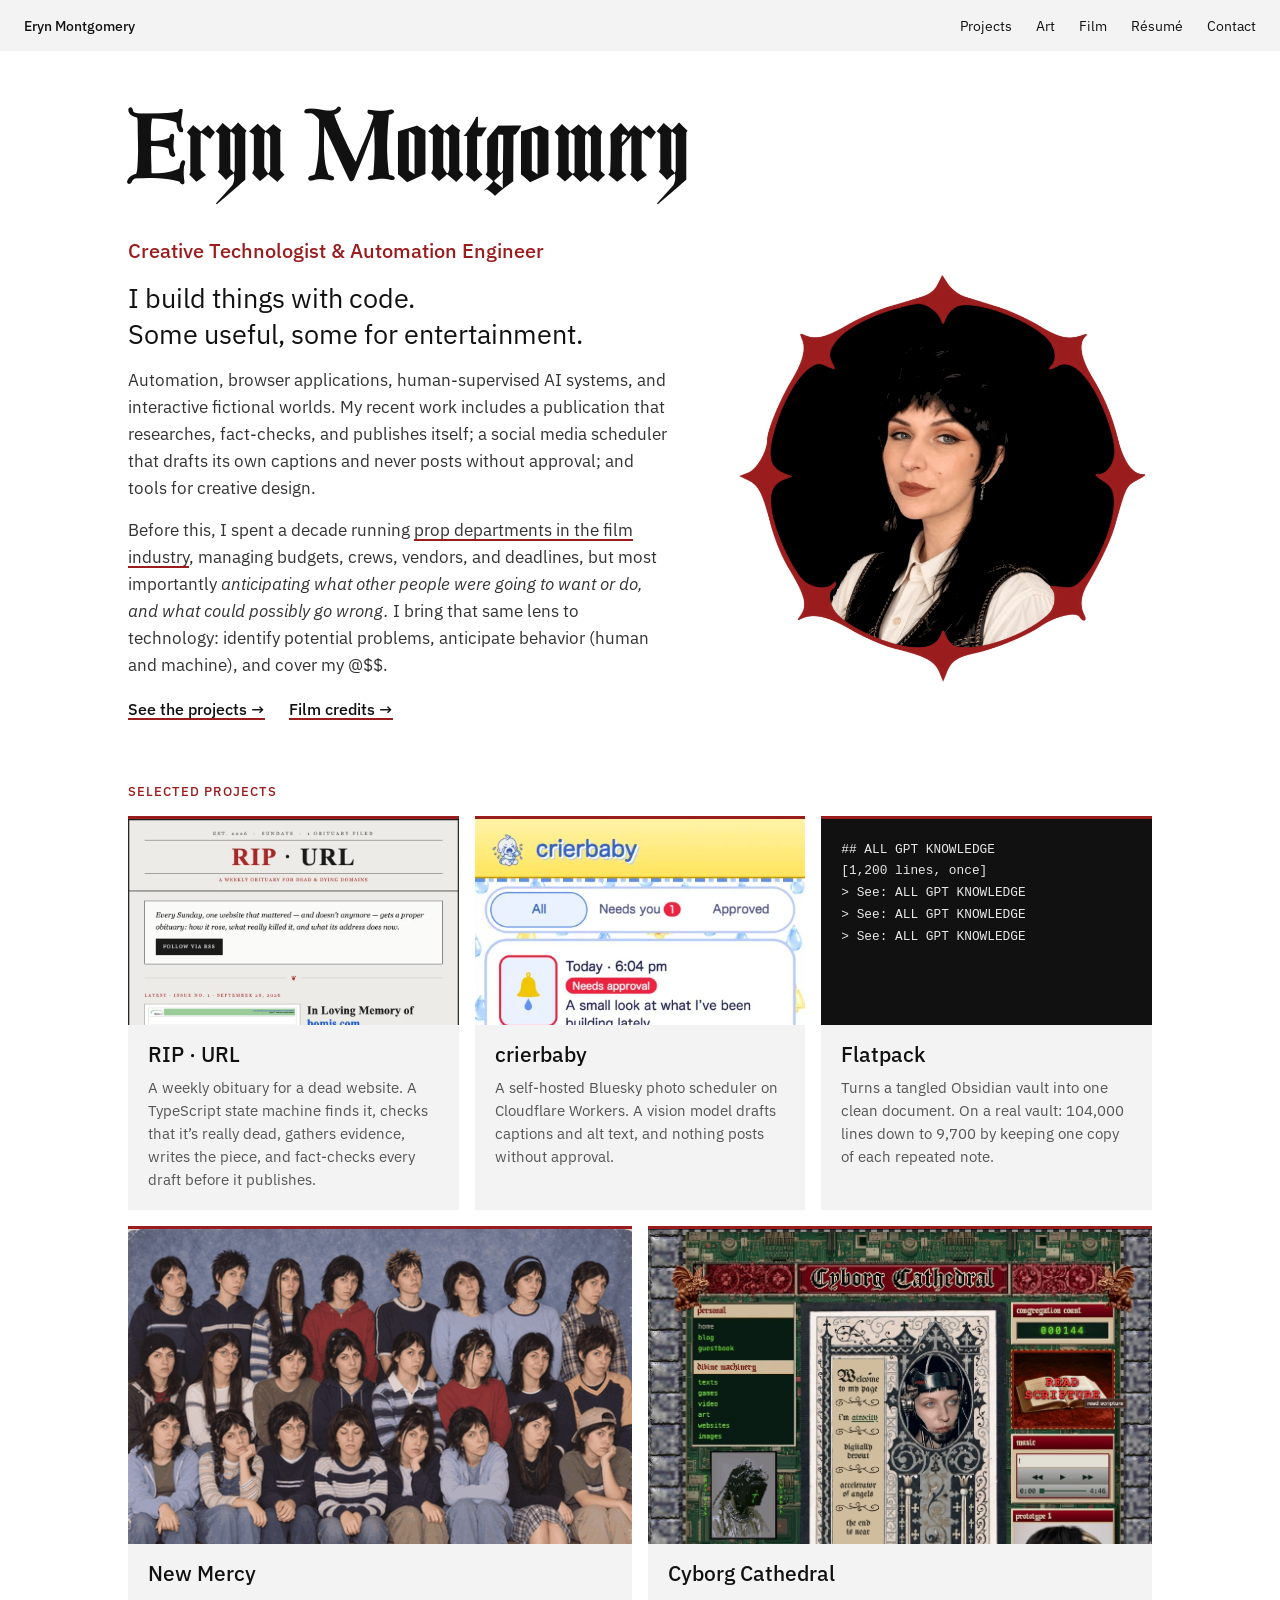
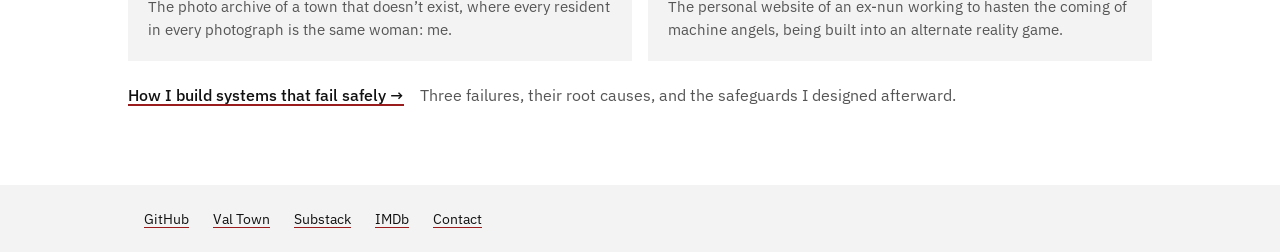
==== index.html @ 2cd16dda "Switch titles to LombarDuerer, put the homepage name on one line, and push the top bar to the edges " ====
<!DOCTYPE html>
<html lang="en">
<head>
  <meta charset="UTF-8">
  <meta name="viewport" content="width=device-width, initial-scale=1.0">
  <title>Eryn Montgomery · Creative Technologist &amp; Automation Engineer</title>
  <meta name="description" content="Creative technologist and automation engineer. Eryn Montgomery builds automation, browser applications, human-supervised AI systems, and interactive fictional worlds.">
  <meta property="og:title" content="Eryn Montgomery · Creative Technologist &amp; Automation Engineer">
  <meta property="og:description" content="Creative technologist and automation engineer. Eryn Montgomery builds automation, browser applications, human-supervised AI systems, and interactive fictional worlds.">
  <meta property="og:type" content="website">
  <meta property="og:url" content="https://erynmontgomery.com/">
  <meta property="og:image" content="https://erynmontgomery.com/assets/og-image.png">
  <meta name="twitter:card" content="summary_large_image">
  <link rel="icon" href="assets/favicon.png" sizes="64x64">
  <link rel="icon" href="assets/favicon.svg" type="image/svg+xml">
  <link rel="preconnect" href="https://fonts.googleapis.com">
  <link rel="preconnect" href="https://fonts.gstatic.com" crossorigin>
  <link href="https://fonts.googleapis.com/css2?family=IBM+Plex+Sans:wght@400;500&display=swap" rel="stylesheet">
  <link rel="preload" href="assets/fonts/lombarduerer.woff2" as="font" type="font/woff2" crossorigin>
  <link rel="preload" as="image" href="assets/eryn-portrait-anim.gif" fetchpriority="high">
  <link rel="preload" as="image" href="assets/portrait-frame-inner.png">
  <link rel="preload" as="image" href="assets/portrait-frame-black.png">
  <link rel="stylesheet" href="style.css">
</head>
<body>
  <nav class="topnav" aria-label="Sections">
    <a class="home" href="index.html">Eryn Montgomery</a>
    <a href="unlikely-archivist.html">Projects</a>
    <a href="art.html">Art</a>
    <a href="film.html">Film</a>
    <a href="resume.html">Résumé</a>
    <a href="contact.html">Contact</a>
  </nav>

  <section class="intro">
    <h1><span>Eryn Montgomery</span></h1>
    <div class="intro-text">
      <p class="tagline"><span>Creative Technologist &amp;</span> <span>Automation Engineer</span></p>
      <p class="pitch"><span>I build things with code.</span> <span><span>Some useful,</span> <span>some for entertainment.</span></span></p>
      <p class="blurb">Automation, browser applications, human-supervised AI systems, and interactive fictional worlds. My recent work includes a publication that researches, fact-checks, and publishes itself; a social media scheduler that drafts its own captions and never posts without approval; and tools for creative design.</p>
      <p class="blurb">Before this, I spent a decade running <a class="film-link" href="film.html" aria-describedby="film-card">prop departments in the film industry</a>, managing budgets, crews, vendors, and deadlines, but most importantly <em>anticipating what other people were going to want or do, and what could possibly go wrong.</em> I bring that same lens to technology: identify potential problems, anticipate behavior (human and machine), and cover my @$$.</p>
      <div class="film-card" id="film-card">
        <ul>
          <li><em>Goons</em> (2024) <span class="role">· Property Master</span></li>
          <li><em>Chopin</em> (2023) <span class="role">· Property Master</span></li>
          <li><em>Hitman</em> (2022) <span class="role">· Asst. Propmaster · dir. Richard Linklater</span></li>
          <li><em>Master Gardener</em> (2022) <span class="role">· Property Master · dir. Paul Schrader</span></li>
          <li><em>Queen of the South</em> (2020–21) <span class="role">· Property Master &amp; Props Buyer</span></li>
          <li><em>American Factory</em> (2019) <span class="role">· Addl. Asst. Editor</span><span class="award">Won Best Documentary Feature, 2020 Oscars</span></li>
        </ul>
        <a class="more" href="film.html">See full filmography →</a>
      </div>
      <p class="intro-links"><a href="unlikely-archivist.html">See the projects →</a> <a href="film.html">Film credits →</a></p>
    </div>
    <div class="portrait">
      <div class="clip">
        <img class="portrait-img" src="assets/eryn-portrait-anim.gif" alt="Eryn Montgomery" width="378" height="500" fetchpriority="high">
      </div>
      <div class="frame"></div>
    </div>
  </section>

  <section class="home-projects" aria-labelledby="home-projects-title">
    <h2 id="home-projects-title">Selected projects</h2>
    <div class="home-cards">
      <a class="home-card" href="unlikely-archivist.html#ripurl-title">
        <img class="card-preview" src="assets/ripurl-home.webp" alt="" width="860" height="538" loading="lazy">
        <strong>RIP · URL</strong>
        <span>A weekly obituary for a dead website. A TypeScript state machine finds it, checks that it’s really dead, gathers evidence, writes the piece, and fact-checks every draft before it publishes.</span>
      </a>
      <a class="home-card" href="unlikely-archivist.html#crierbaby-title">
        <img class="card-preview" src="assets/crierbaby/crierbaby-queue.webp" alt="" width="480" height="1039" loading="lazy">
        <strong>crierbaby</strong>
        <span>A self-hosted Bluesky photo scheduler on Cloudflare Workers. A vision model drafts captions and alt text, and nothing posts without approval.</span>
      </a>
      <a class="home-card" href="unlikely-archivist.html#flatpack-title">
        <pre class="card-preview flatpack-preview" aria-hidden="true">## ALL GPT KNOWLEDGE
[1,200 lines, once]
&gt; See: ALL GPT KNOWLEDGE
&gt; See: ALL GPT KNOWLEDGE
&gt; See: ALL GPT KNOWLEDGE</pre>
        <strong>Flatpack</strong>
        <span>Turns a tangled Obsidian vault into one clean document. On a real vault: 104,000 lines down to 9,700 by keeping one copy of each repeated note.</span>
      </a>
      <a class="home-card" href="art.html#new-mercy-title">
        <img class="card-preview" src="assets/art/new-mercy-nm-0045.gif" alt="" width="520" height="393" loading="lazy">
        <strong>New Mercy</strong>
        <span>The photo archive of a town that doesn’t exist, where every resident in every photograph is the same woman: me.</span>
      </a>
      <a class="home-card" href="art.html#cyborg-cathedral-title">
        <img class="card-preview" src="assets/art/cyborg-cathedral-home.jpg" alt="" width="1029" height="877" loading="lazy">
        <strong>Cyborg Cathedral</strong>
        <span>The personal website of an ex-nun working to hasten the coming of machine angels, being built into an alternate reality game.</span>
      </a>
    </div>
    <p class="home-more"><a href="case-study-failing-safely.html">How I build systems that fail safely →</a> <span>Three failures, their root causes, and the safeguards I designed afterward.</span></p>
  </section>

  <script>
    // Animates once on page load and freezes; stays static for prefers-reduced-motion.
    const portraitImg = document.querySelector('.portrait-img');
    const reduceMotion = matchMedia('(prefers-reduced-motion: reduce)');
    if (reduceMotion.matches) {
      portraitImg.src = 'assets/eryn-portrait-still.png';
    } else {
      // GIF is encoded to loop=1 (stops on last frame after ~4.87s).
      // Freeze explicitly on the final frame image when the animation completes.
      setTimeout(() => {
        portraitImg.src = 'assets/eryn-portrait-end.png';
      }, 4900);
    }

    // Place the credits card just under the film link, wherever the line wraps.
    const filmLink = document.querySelector('.film-link');
    const filmCard = document.querySelector('.film-card');
    const placeCard = () => {
      // anchor to the link's last line, since the link can wrap
      const lines = filmLink.getClientRects();
      const last = lines[lines.length - 1];
      const box = filmCard.offsetParent.getBoundingClientRect();
      filmCard.style.top = `${last.bottom - box.top + 6}px`;
      // start under that line, but shift left if the card would run off the right edge of the window
      const maxLeft = innerWidth - 16 - box.left - filmCard.offsetWidth;
      filmCard.style.left = `${Math.min(last.left - box.left, maxLeft)}px`;
    };
    filmLink.addEventListener('pointerenter', placeCard);
    filmLink.addEventListener('focus', placeCard);
  </script>
  <footer class="site-footer">
    <a href="https://github.com/unlikely-archivist">GitHub</a>
    <a href="https://www.val.town/u/unlikelyarchivist">Val Town</a>
    <a href="https://substack.com/@unlikelyarchivist">Substack</a>
    <a href="https://www.imdb.com/name/nm5005363/">IMDb</a>
    <a href="contact.html">Contact</a>
  </footer>
</body>
</html>
---- style.css ----
/* LombarDuerer by Manfred Klein: freeware, free for private use (commercial use asks for a donation) */
@font-face { font-family: "LombarDuerer"; src: url(assets/fonts/lombarduerer.woff2) format("woff2"); font-display: swap; }

body {
  margin: 0;
  background: #fff;
  color: #111;
  font-family: "IBM Plex Sans", sans-serif;
}

/* ---------- top bar (all pages) ---------- */
.topnav {
  display: flex;
  flex-wrap: wrap;
  gap: 1.5rem;
  /* full-width gray bar: name at the far left, links at the far right */
  padding: 1rem 1.5rem;
  background: #f3f3f3;
}
.topnav a { color: #111; text-decoration: none; font-size: 0.9rem; }
.topnav a:hover, .topnav a[aria-current="page"] { text-decoration: underline; }
.topnav .home { margin-right: auto; font-weight: 500; }
/* narrow screens: name on its own row, all five links together below it */
@media (max-width: 36rem) {
  .topnav { gap: 0.5rem 1.25rem; }
  .topnav .home { flex-basis: 100%; }
}

/* ---------- home: intro ---------- */
/* name across the top on one line; text and portrait side by side below it (stacked on phones, see the 42rem query) */
.intro {
  display: grid;
  grid-template-columns: minmax(0, 5fr) minmax(0, 4fr);  /* same 64rem column as the project cards, so edges line up */
  align-items: center;
  gap: 1.5rem 3rem;
  max-width: 64rem;
  margin: 0 auto;
  padding: 3rem 1rem 2rem;
}
.intro-text { position: relative; display: flex; flex-direction: column; gap: 1rem; }
.intro h1 { grid-column: 1 / -1; margin: 0; font-weight: 400; font-size: 1.4rem; line-height: 1.1; }
.intro h1 span { display: block; font-family: "LombarDuerer", serif; font-size: clamp(2.25rem, 9vw, 6.5rem); white-space: nowrap; }
.tagline { margin: 0; font-size: 1.25rem; font-weight: 500; color: #9b1c1c; }
.pitch { margin: 0; font-size: clamp(1.35rem, 2.5vw, 1.7rem); line-height: 1.3; text-wrap: balance; }
/* phrases stay whole, so the tagline and pitch only break between them */
.tagline span, .pitch span { display: inline-block; }
.blurb { margin: 0; font-size: 1.05rem; line-height: 1.6; color: #333; text-wrap: pretty; }
/* "prop departments in the film industry": click goes to the film page, hover or keyboard focus shows a short credits card */
.blurb a { color: inherit; text-decoration-color: #9b1c1c; text-decoration-thickness: 2px; text-underline-offset: 3px; }
.film-card {
  position: absolute;
  z-index: 2;
  top: 0;              /* set under the link by the script in index.html */
  left: 0;
  box-sizing: border-box;
  width: max-content;
  max-width: calc(100vw - 2rem);
  padding: 0.9rem 1.1rem;
  background: #fff;
  border: 2px solid #9b1c1c;
  box-shadow: 0 6px 18px rgb(0 0 0 / 0.12);
  font-size: 0.85rem;
  line-height: 1.4;
  visibility: hidden;
  opacity: 0;
  /* closing waits a moment so the mouse can travel from the link onto the card */
  transition: opacity 0.15s 0.25s, visibility 0s 0.4s;
}
.intro-text:has(.film-link:hover, .film-link:focus-visible, .film-card:hover, .film-card:focus-within) .film-card {
  visibility: visible;
  opacity: 1;
  transition-delay: 0s;
}
.film-card ul { margin: 0; padding: 0; list-style: none; }
.film-card li { padding: 0.15rem 0; }  /* the card widens to fit each credit on one line, and wraps only on narrow screens */
.film-card .role { color: #555; }
.film-card .more { display: inline-block; margin-top: 0.6rem; color: #111; text-decoration-color: #9b1c1c; text-underline-offset: 3px; }
.intro-links { display: flex; flex-wrap: wrap; gap: 0.5rem 1.5rem; margin: 0.25rem 0 0; }
.intro-links a { color: #111; font-weight: 500; text-decoration-color: #9b1c1c; text-decoration-thickness: 2px; text-underline-offset: 3px; }

/* ---------- home: selected projects ---------- */
.home-projects { max-width: 64rem; margin: 0 auto; padding: 2rem 1rem 5rem; }
.home-projects h2 { margin: 0 0 1rem; color: #9b1c1c; font-size: 0.8rem; font-weight: 500; letter-spacing: 0.08em; text-transform: uppercase; }
/* three tech projects on the first row, two art projects filling the second */
.home-cards { display: grid; grid-template-columns: repeat(6, minmax(0, 1fr)); gap: 1rem; }
.home-card { grid-column: span 2; }
.home-card:nth-child(n+4) { grid-column: span 3; }
@media (max-width: 42rem) {
  .intro { grid-template-columns: minmax(0, 1fr); }
  .intro .portrait { justify-self: center; }
  .home-cards { grid-template-columns: 1fr; }
  .home-card, .home-card:nth-child(n+4) { grid-column: auto; }
}
.home-card { display: grid; align-content: start; gap: 0.5rem; padding: 1.25rem; border-top: 3px solid #9b1c1c; background: #f3f3f3; color: #111; text-decoration: none; }
/* preview runs edge to edge across the top of the card, under the red rule; alt is empty because the card text describes it */
.card-preview { display: block; width: calc(100% + 2.5rem); margin: -1.25rem -1.25rem 0.5rem; aspect-ratio: 16 / 10; height: auto; object-fit: cover; object-position: top; }
.flatpack-preview { box-sizing: border-box; overflow: hidden; padding: 1.25rem; background: #111; color: #e8e8e8; font-size: 0.8rem; line-height: 1.7; white-space: pre-wrap; }
.home-card strong { font-size: 1.3rem; font-weight: 500; }
.home-card span { color: #555; font-size: 0.95rem; line-height: 1.5; }
.home-card:hover strong { text-decoration: underline; text-decoration-color: #9b1c1c; text-underline-offset: 3px; }
.home-card:focus-visible { outline: 2px solid #111; outline-offset: 3px; }
.home-more { display: flex; flex-wrap: wrap; gap: 0.25rem 1rem; margin: 1.5rem 0 0; }
.home-more a { color: #111; font-weight: 500; text-decoration-color: #9b1c1c; text-decoration-thickness: 2px; text-underline-offset: 3px; }
.home-more span { color: #555; }

.award { display: block; color: #9b1c1c; }  /* award line under a credit on the film page */

/* Framed portrait: three stacked layers. Change these to restyle it.
   The masks only load over http(s), so opening the file directly shows a blank portrait.
   Preview locally with: python3 -m http.server  (then open http://localhost:8000) */
.portrait {
  --frame-color: #9b1c1c;
  --frame-fill: #000;         /* background inside the frame; black matches the video's background */
  --zoom: 0.7;                /* portrait width relative to the frame's inner width */

  position: relative;
  justify-self: end;          /* right edge lines up with the project cards */
  width: 100%;
  max-width: 26rem;
  aspect-ratio: 1576 / 1624;
}
.portrait .clip,
.portrait .frame {
  position: absolute;
  inset: 0;
  -webkit-mask: var(--mask) center / 100% 100% no-repeat;
  mask: var(--mask) center / 100% 100% no-repeat;
}
.portrait .clip { --mask: url(assets/portrait-frame-inner.png); background: var(--frame-fill); }
.portrait .frame { --mask: url(assets/portrait-frame-black.png); background: var(--frame-color); }
/* 83.12% = frame's inner width, 49.62% = its center, 7.76% = sits just below its inner bottom edge */
.portrait img {
  position: absolute;
  display: block;
  width: calc(83.12% * var(--zoom));
  left: calc(49.62% - 41.56% * var(--zoom));
  bottom: 7.76%;
  height: auto;
}

/* ---------- film page ---------- */
.page { max-width: 64rem; margin: 0 auto; padding: 4rem 1rem 5rem; }
/* two columns side by side (Film | Television, Directed | Wright State); one column on small screens */
.credit-columns { display: grid; grid-template-columns: repeat(auto-fit, minmax(min(100%, 24rem), 1fr)); gap: 0 3rem; }
.page h1 { margin: 0; font: 400 clamp(2.5rem, 7vw, 4rem)/1.1 "LombarDuerer", serif; text-wrap: balance; }
.page-summary { margin: 0.75rem 0 0; color: #555; line-height: 1.55; }
.page h2 {
  margin: 2.5rem 0 0.75rem;
  font-size: 0.8rem;
  font-weight: 500;
  letter-spacing: 0.08em;
  text-transform: uppercase;
  color: #9b1c1c;
}
.credits { margin: 0; padding: 0; list-style: none; }
.credits li { padding: 0.7rem 0; border-top: 1px solid #e4e4e4; }
.credits .title { font-weight: 500; }
.credits .details { display: block; color: #555; font-size: 0.95rem; }
.credit-photo { width: 64%; margin: 2rem 0 0; }
.credit-photo img { display: block; width: 100%; height: auto; }
.credit-photo figcaption { margin-top: 0.5rem; color: #555; font-size: 0.9rem; }
.section-directed,
.section-wsu {
  margin-top: 2rem;
}

.lemonade-showcase {
  display: flex;
  flex-wrap: wrap;
  align-items: center;
  gap: 2.5rem;
  margin-top: 1.5rem;
}

.lemonade-showcase .film-player {
  flex: 1 1 28rem;
  margin: 0;
}

.lemonade-showcase .laurels {
  flex: 1 1 22rem;
  display: flex;
  flex-wrap: wrap;
  align-items: center;
  justify-content: center;
  gap: 1.5rem 1.75rem;
  margin: 0;
}

.film-player video { display: block; width: 100%; aspect-ratio: 16 / 9; background: #000; }
.film-player figcaption { margin-top: 0.5rem; color: #555; font-size: 0.9rem; }
.credits a { color: inherit; text-decoration-color: #9b1c1c; text-underline-offset: 3px; }
.imdb-wrap { margin: 2.5rem 0 1rem; }
.page .imdb { display: inline-block; color: #111; text-decoration-color: #9b1c1c; text-decoration-thickness: 2px; text-underline-offset: 3px; }
.laurels img {
  height: clamp(5rem, 8vw, 6.5rem);
  width: auto;
  max-width: 100%;
  object-fit: contain;
}

/* ---------- projects page ---------- */
.projects-page { max-width: 72rem; }
.project-grid {
  display: grid;
  grid-template-columns: repeat(2, minmax(0, 1fr));
  gap: 1.5rem;
  margin-top: 2rem;
  align-items: start;
}
.featured-project {
  padding: clamp(1.25rem, 3vw, 2rem);
  border-top: 3px solid #9b1c1c;
  background: #f3f3f3;
}
.project-kicker {
  margin: 0 0 0.5rem;
  color: #9b1c1c;
  font-size: 0.8rem;
  font-weight: 500;
  letter-spacing: 0.08em;
  text-transform: uppercase;
}
.page .featured-project h2 {
  margin: 0;
  color: #111;
  font: 500 clamp(1.7rem, 3vw, 2.4rem)/1.1 "IBM Plex Sans", sans-serif;
  letter-spacing: -0.03em;
  text-transform: none;
}
.project-lead {
  max-width: 46rem;
  margin: 0.75rem 0 0;
  font-size: clamp(1.1rem, 2vw, 1.4rem);
  line-height: 1.35;
  text-wrap: balance;
}
.project-story {
  display: grid;
  grid-template-columns: 1fr;
  gap: 1.25rem;
  margin-top: 1.75rem;
}
.project-story h3 { margin: 0 0 0.5rem; font-size: 0.85rem; font-weight: 500; text-transform: uppercase; letter-spacing: 0.06em; }
.project-story p { margin: 0; color: #555; font-size: 0.95rem; line-height: 1.5; }
.project-story p + p { margin-top: 0.75rem; }
/* case study: the paragraph that follows a rule like "Unsure = alive" */
.case-note { max-width: 46rem; margin: 0 0 1.75rem; color: #555; font-size: 0.95rem; line-height: 1.5; }
.project-result { display: flex; align-items: baseline; gap: 0.75rem; margin: 1.75rem 0; }
.project-result strong { color: #9b1c1c; font-size: clamp(1.75rem, 4vw, 2.75rem); line-height: 1; letter-spacing: -0.04em; }
.project-result span { max-width: 15rem; color: #555; line-height: 1.4; }
.project-pipeline {
  display: flex;
  flex-wrap: wrap;
  gap: 0.5rem 0.75rem;
  margin: 1.75rem 0;
  padding: 0.8rem;
  border: 1px solid #d2d2d2;
  background: #fff;
  font-family: ui-monospace, "SFMono-Regular", Consolas, monospace;
  font-size: clamp(0.75rem, 2vw, 0.95rem);
  line-height: 1.5;
}
.project-pipeline span { color: #9b1c1c; }
.project-actions { display: flex; flex-wrap: wrap; align-items: center; gap: 1rem 1.5rem; }
.project-cta {
  display: inline-block;
  padding: 0.85rem 1.15rem;
  background: #9b1c1c;
  color: #fff;
  font-weight: 500;
  text-decoration: none;
}
.project-cta:hover { background: #741515; }
.project-cta:focus-visible { outline: 2px solid #111; outline-offset: 3px; }
.project-secondary { color: #111; text-decoration-color: #9b1c1c; text-underline-offset: 3px; }
.tool-links { display: grid; grid-template-columns: repeat(auto-fit, minmax(min(100%, 20rem), 1fr)); gap: 0.75rem; margin-top: 1.75rem; }
.tool-links > a {
  display: grid;
  grid-template-columns: 1fr auto;
  gap: 0.35rem 1rem;
  padding: 1rem;
  border: 1px solid #d2d2d2;
  background: #fff;
  color: #111;
  text-decoration: none;
}
.tool-links > a:hover { border-color: #9b1c1c; }
.tool-links > a:focus-visible { outline: 2px solid #9b1c1c; outline-offset: 3px; }
.tool-links strong { font-size: 1.05rem; }
.tool-links span:not(.tool-link-label) { grid-column: 1 / -1; color: #555; font-size: 0.9rem; line-height: 1.45; }
.tool-link-label { color: #9b1c1c; font-size: 0.85rem; font-weight: 500; white-space: nowrap; }

.featured-project-full {
  grid-column: 1 / -1;
}
/* ---------- art page ---------- */
.art-page { max-width: 72rem; }
.art-work {
  display: grid;
  grid-template-columns: minmax(0, 3fr) minmax(0, 2fr);
  gap: clamp(1.5rem, 4vw, 3rem);
  align-items: start;
  padding: clamp(2rem, 5vw, 3.5rem) 0;
  border-top: 1px solid #d2d2d2;
}
.art-work:first-of-type { margin-top: 2rem; }
.art-work img { display: block; width: 100%; height: auto; }
.art-quad { display: grid; grid-template-columns: repeat(2, minmax(0, 1fr)); gap: 0.5rem; }
.art-work .art-quad img { aspect-ratio: 4 / 3; object-fit: cover; }
.page .art-text h2 {
  margin: 0 0 1rem;
  color: #111;
  font: 500 clamp(1.7rem, 3vw, 2.4rem)/1.1 "IBM Plex Sans", sans-serif;
  letter-spacing: -0.03em;
  text-transform: none;
}
.art-text p { margin: 0 0 1rem; color: #333; line-height: 1.6; }
.art-link { color: #111; font-weight: 500; text-decoration-color: #9b1c1c; text-underline-offset: 3px; }
.art-link:hover { color: #9b1c1c; }

.phone-strip {
  display: grid;
  grid-template-columns: repeat(3, minmax(0, 1fr));
  gap: 1.5rem;
  margin: 1.75rem 0;
}
.phone-strip figure { margin: 0; }
.phone-strip img {
  display: block;
  width: 100%;
  height: auto;
  border: 1px solid #d2d2d2;
  border-radius: 1rem;
}
.phone-strip figcaption { margin-top: 0.5rem; color: #555; font-size: 0.85rem; line-height: 1.4; }
.project-story-split { grid-template-columns: repeat(2, minmax(0, 1fr)); gap: 2rem; }

@media (max-width: 42rem) {
  .project-grid { grid-template-columns: 1fr; }
  .project-story-split { grid-template-columns: 1fr; }
  .art-work { grid-template-columns: 1fr; }
  .phone-strip {
    grid-template-columns: none;
    grid-auto-flow: column;
    grid-auto-columns: 62%;
    overflow-x: auto;
    scroll-snap-type: x mandatory;
  }
  .phone-strip figure { scroll-snap-align: start; }
  .project-result { align-items: flex-start; flex-direction: column; }
}

/* ---------- contact page ---------- */
.contact-page {
  min-height: calc(100vh - 4rem);
  box-sizing: border-box;
  display: flex;
  flex-direction: column;
  justify-content: center;
  align-items: flex-start;
  padding-bottom: 8rem;
}
.contact-intro {
  max-width: 36rem;
  margin: 1rem 0 1.5rem;
  color: #555;
  font-size: clamp(1.05rem, 2vw, 1.25rem);
  line-height: 1.55;
}
/* clauses stay whole, so the sentence only breaks at the comma */
.contact-intro span { display: inline-block; }
.contact-about { max-width: 36rem; margin: 0 0 1.5rem; color: #333; line-height: 1.6; }
.page .contact-about h2 { margin: 0 0 0.5rem; }
.contact-about ul { margin: 0; padding-left: 1.2rem; }
.contact-about li { text-wrap: balance; }
.contact-form {
  display: grid;
  grid-template-columns: repeat(2, minmax(0, 1fr));
  gap: 1.25rem;
  width: min(100%, 42rem);
}
.form-field { display: flex; flex-direction: column; gap: 0.45rem; }
.form-field-wide { grid-column: 1 / -1; }
.form-field label { font-size: 0.85rem; font-weight: 500; }
.form-field input,
.form-field textarea {
  box-sizing: border-box;
  width: 100%;
  border: 1px solid #aaa;
  border-radius: 0;
  padding: 0.8rem;
  background: #fff;
  color: #111;
  font: inherit;
}
.form-field textarea { resize: vertical; min-height: 10rem; }
.form-field textarea::placeholder { text-wrap: balance; }
.form-field input:focus,
.form-field textarea:focus {
  outline: 2px solid #9b1c1c;
  outline-offset: 2px;
  border-color: #9b1c1c;
}
.contact-form button {
  justify-self: start;
  border: 0;
  padding: 0.8rem 1.15rem;
  background: #9b1c1c;
  color: #fff;
  font: 500 1rem "IBM Plex Sans", sans-serif;
  cursor: pointer;
}
.contact-form button:hover { background: #741515; }
.contact-form button:focus-visible { outline: 2px solid #111; outline-offset: 3px; }
.form-honeypot { position: absolute; left: -10000px; }

@media (max-width: 34rem) {
  .contact-form { grid-template-columns: 1fr; }
  .form-field-wide { grid-column: auto; }
}

.contact-email {
  color: #111;
  font-size: clamp(1.1rem, 4vw, 2rem);
  font-weight: 500;
  text-decoration-color: #9b1c1c;
  text-decoration-thickness: 2px;
  text-underline-offset: 0.3em;
  overflow-wrap: anywhere;
}

/* ---------- footer (all pages) ---------- */
.site-footer {
  display: flex;
  flex-wrap: wrap;
  gap: 0.5rem 1.5rem;
  padding: 1.5rem max(1rem, calc((100% - 62rem) / 2));
  background: #f3f3f3;
  font-size: 0.9rem;
}
.site-footer a { color: #111; text-decoration-color: #9b1c1c; text-underline-offset: 3px; }

/* ---------- résumé page: prints to one letter-size page (File > Print > Save as PDF) ---------- */
.resume { max-width: 48rem; margin: 0 auto; padding: 3rem 1rem 5rem; font-size: 0.95rem; line-height: 1.5; }
.resume h1 { margin: 0; font: 400 3rem/1.1 "LombarDuerer", serif; }
.resume a { color: inherit; text-decoration-color: #9b1c1c; text-underline-offset: 2px; }
.resume-title { margin: 0.2em 0 0; color: #9b1c1c; font-size: 1.1em; font-weight: 500; }
.resume-contact { margin: 0.4em 0 0; color: #555; font-size: 0.9em; }
.resume-heading { display: flex; flex-wrap: wrap; justify-content: space-between; align-items: center; gap: 0.5rem 1rem; }
.resume-download { font-size: 0.9em; font-weight: 500; }
.resume-bottom { margin: 2.5em 0 0; text-align: center; }
.print-only { display: none; }  /* website and GitHub: redundant on the site, needed in the PDF */
.resume-summary { margin: 0.75em 0 0; }
.resume-strengths { margin: 0.6em 0 0; font-weight: 500; }
.resume h2 { margin: 1.4em 0 0.5em; padding-bottom: 0.25rem; border-bottom: 2px solid #9b1c1c; color: #9b1c1c; font-size: 0.85em; font-weight: 500; letter-spacing: 0.08em; text-transform: uppercase; }
.resume-item { margin-bottom: 0.55em; }
.resume h3 { display: flex; flex-wrap: wrap; justify-content: space-between; gap: 0 1rem; margin: 0; font-size: 1em; font-weight: 500; }
.resume h3 small { color: #555; font-weight: 400; font-size: 0.9em; }
.resume-item p, .resume-columns p { margin: 0.1rem 0 0; }
.resume-columns { display: grid; grid-template-columns: repeat(auto-fit, minmax(min(100%, 18rem), 1fr)); gap: 0 2rem; }
@media print {
  @page { size: letter; margin: 0.5in; }
  .topnav, .resume-download, .resume-bottom { display: none; }
  .print-only { display: inline; }
  .resume { max-width: none; padding: 0; font-size: 9.5pt; line-height: 1.35; }
  .resume h1 { font-size: 28pt; }
  .resume a { text-decoration: none; }
}
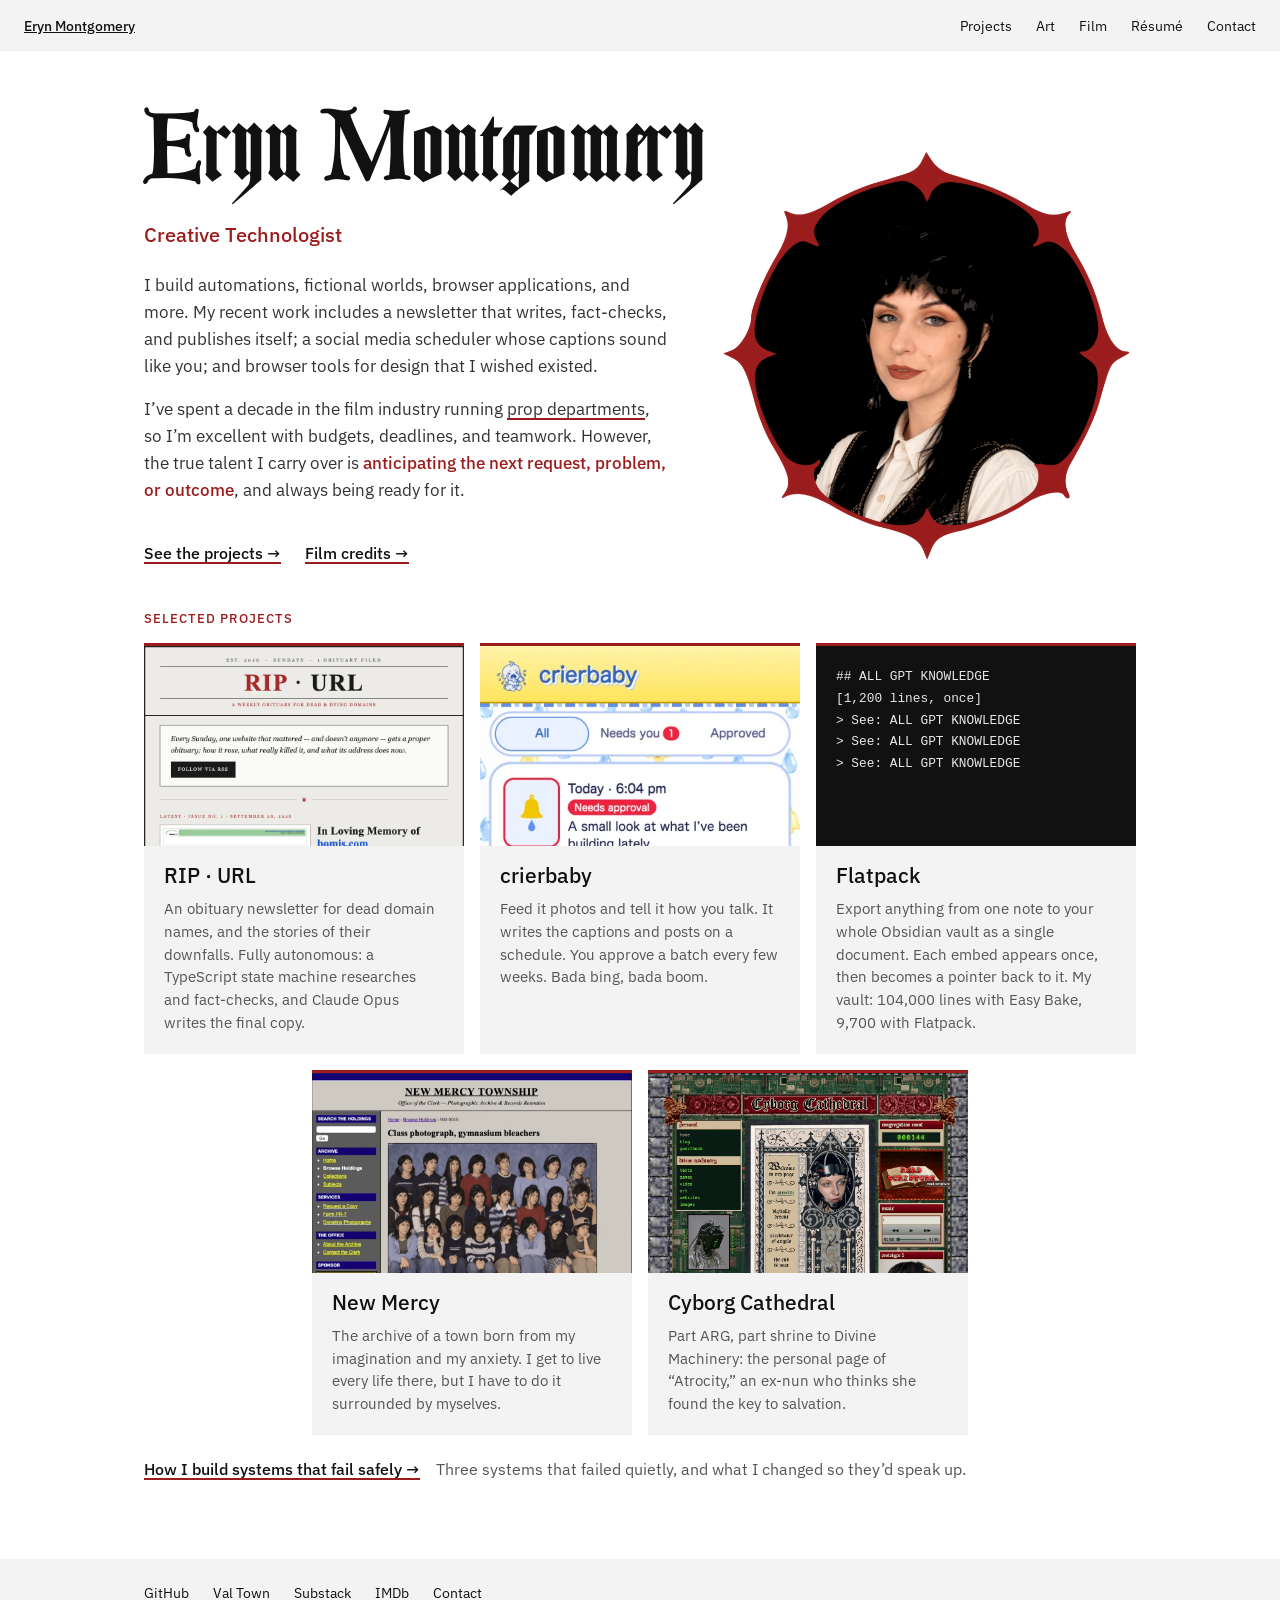
==== commit 3fd574d4: "Update site copy, refine typography, navigation, and contact flow" ====
--- a/index.html
+++ b/index.html
@@ -3,19 +3,20 @@
 <head>
   <meta charset="UTF-8">
   <meta name="viewport" content="width=device-width, initial-scale=1.0">
-  <title>Eryn Montgomery · Creative Technologist &amp; Automation Engineer</title>
-  <meta name="description" content="Creative technologist and automation engineer. Eryn Montgomery builds automation, browser applications, human-supervised AI systems, and interactive fictional worlds.">
-  <meta property="og:title" content="Eryn Montgomery · Creative Technologist &amp; Automation Engineer">
-  <meta property="og:description" content="Creative technologist and automation engineer. Eryn Montgomery builds automation, browser applications, human-supervised AI systems, and interactive fictional worlds.">
+  <title>Eryn Montgomery · Creative Technologist</title>
+  <meta name="description" content="Creative technologist. Eryn Montgomery builds automations, fictional worlds, browser applications, and more.">
+  <meta property="og:title" content="Eryn Montgomery · Creative Technologist">
+  <meta property="og:description" content="Creative technologist. Eryn Montgomery builds automations, fictional worlds, browser applications, and more.">
   <meta property="og:type" content="website">
   <meta property="og:url" content="https://erynmontgomery.com/">
   <meta property="og:image" content="https://erynmontgomery.com/assets/og-image.png">
   <meta name="twitter:card" content="summary_large_image">
+  <link rel="canonical" href="https://erynmontgomery.com/">
   <link rel="icon" href="assets/favicon.png" sizes="64x64">
   <link rel="icon" href="assets/favicon.svg" type="image/svg+xml">
   <link rel="preconnect" href="https://fonts.googleapis.com">
   <link rel="preconnect" href="https://fonts.gstatic.com" crossorigin>
-  <link href="https://fonts.googleapis.com/css2?family=IBM+Plex+Sans:wght@400;500&display=swap" rel="stylesheet">
+  <link href="https://fonts.googleapis.com/css2?family=IBM+Plex+Sans:ital,wght@0,400;0,500;1,400;1,500&display=swap" rel="stylesheet">
   <link rel="preload" href="assets/fonts/lombarduerer.woff2" as="font" type="font/woff2" crossorigin>
   <link rel="preload" as="image" href="assets/eryn-portrait-anim.gif" fetchpriority="high">
   <link rel="preload" as="image" href="assets/portrait-frame-inner.png">
@@ -23,8 +24,9 @@
   <link rel="stylesheet" href="style.css">
 </head>
 <body>
+  <a class="skip-link" href="#main">Skip to main content</a>
   <nav class="topnav" aria-label="Sections">
-    <a class="home" href="index.html">Eryn Montgomery</a>
+    <a class="home" href="index.html" aria-current="page">Eryn Montgomery</a>
     <a href="unlikely-archivist.html">Projects</a>
     <a href="art.html">Art</a>
     <a href="film.html">Film</a>
@@ -32,13 +34,18 @@
     <a href="contact.html">Contact</a>
   </nav>
 
-  <section class="intro">
+  <section class="intro" id="main">
     <h1><span>Eryn Montgomery</span></h1>
+    <div class="portrait">
+      <div class="clip">
+        <img class="portrait-img" src="assets/eryn-portrait-anim.gif" alt="Eryn Montgomery" width="378" height="500" fetchpriority="high">
+      </div>
+      <div class="frame"></div>
+    </div>
+    <p class="tagline">Creative Technologist</p>
     <div class="intro-text">
-      <p class="tagline"><span>Creative Technologist &amp;</span> <span>Automation Engineer</span></p>
-      <p class="pitch"><span>I build things with code.</span> <span><span>Some useful,</span> <span>some for entertainment.</span></span></p>
-      <p class="blurb">Automation, browser applications, human-supervised AI systems, and interactive fictional worlds. My recent work includes a publication that researches, fact-checks, and publishes itself; a social media scheduler that drafts its own captions and never posts without approval; and tools for creative design.</p>
-      <p class="blurb">Before this, I spent a decade running <a class="film-link" href="film.html" aria-describedby="film-card">prop departments in the film industry</a>, managing budgets, crews, vendors, and deadlines, but most importantly <em>anticipating what other people were going to want or do, and what could possibly go wrong.</em> I bring that same lens to technology: identify potential problems, anticipate behavior (human and machine), and cover my @$$.</p>
+      <p class="blurb">I build automations, fictional worlds, browser applications, and more. My recent work includes a newsletter that writes, fact-checks, and publishes itself; a social media scheduler whose captions sound like you; and browser tools for design that I wished existed.</p>
+      <p class="blurb">I’ve spent a decade in the film industry running <a class="film-link" href="film.html" aria-haspopup="true">prop departments</a>, so I’m excellent with budgets, deadlines, and teamwork. However, the true talent I carry over is <strong>anticipating the next request, problem, or outcome</strong>, and always being ready for it.</p>
       <div class="film-card" id="film-card">
         <ul>
           <li><em>Goons</em> (2024) <span class="role">· Property Master</span></li>
@@ -52,12 +59,6 @@
       </div>
       <p class="intro-links"><a href="unlikely-archivist.html">See the projects →</a> <a href="film.html">Film credits →</a></p>
     </div>
-    <div class="portrait">
-      <div class="clip">
-        <img class="portrait-img" src="assets/eryn-portrait-anim.gif" alt="Eryn Montgomery" width="378" height="500" fetchpriority="high">
-      </div>
-      <div class="frame"></div>
-    </div>
   </section>
 
   <section class="home-projects" aria-labelledby="home-projects-title">
@@ -66,12 +67,12 @@
       <a class="home-card" href="unlikely-archivist.html#ripurl-title">
         <img class="card-preview" src="assets/ripurl-home.webp" alt="" width="860" height="538" loading="lazy">
         <strong>RIP · URL</strong>
-        <span>A weekly obituary for a dead website. A TypeScript state machine finds it, checks that it’s really dead, gathers evidence, writes the piece, and fact-checks every draft before it publishes.</span>
+        <span>An obituary newsletter for dead domain names, and the stories of their downfalls. Fully autonomous: a TypeScript state machine researches and fact-checks, and Claude Opus writes the final copy.</span>
       </a>
       <a class="home-card" href="unlikely-archivist.html#crierbaby-title">
         <img class="card-preview" src="assets/crierbaby/crierbaby-queue.webp" alt="" width="480" height="1039" loading="lazy">
         <strong>crierbaby</strong>
-        <span>A self-hosted Bluesky photo scheduler on Cloudflare Workers. A vision model drafts captions and alt text, and nothing posts without approval.</span>
+        <span>Feed it photos and tell it how you talk. It writes the captions and posts on a schedule. You approve a batch every few weeks. Bada bing, bada boom.</span>
       </a>
       <a class="home-card" href="unlikely-archivist.html#flatpack-title">
         <pre class="card-preview flatpack-preview" aria-hidden="true">## ALL GPT KNOWLEDGE
@@ -80,20 +81,20 @@
 &gt; See: ALL GPT KNOWLEDGE
 &gt; See: ALL GPT KNOWLEDGE</pre>
         <strong>Flatpack</strong>
-        <span>Turns a tangled Obsidian vault into one clean document. On a real vault: 104,000 lines down to 9,700 by keeping one copy of each repeated note.</span>
+        <span>Export anything from one note to your whole Obsidian vault as a single document. Each embed appears once, then becomes a pointer back to it. My vault: 104,000 lines with Easy Bake, 9,700 with Flatpack.</span>
       </a>
       <a class="home-card" href="art.html#new-mercy-title">
-        <img class="card-preview" src="assets/art/new-mercy-nm-0045.gif" alt="" width="520" height="393" loading="lazy">
+        <img class="card-preview" src="assets/art/new-mercy-nm-0045-page.webp" alt="" width="995" height="622" loading="lazy">
         <strong>New Mercy</strong>
-        <span>The photo archive of a town that doesn’t exist, where every resident in every photograph is the same woman: me.</span>
+        <span>The archive of a town born from my imagination and my anxiety. I get to live every life there, but I have to do it surrounded by myselves.</span>
       </a>
       <a class="home-card" href="art.html#cyborg-cathedral-title">
         <img class="card-preview" src="assets/art/cyborg-cathedral-home.jpg" alt="" width="1029" height="877" loading="lazy">
         <strong>Cyborg Cathedral</strong>
-        <span>The personal website of an ex-nun working to hasten the coming of machine angels, being built into an alternate reality game.</span>
+        <span>Part ARG, part shrine to Divine Machinery: the personal page of “Atrocity,” an ex-nun who thinks she found the key to salvation.</span>
       </a>
     </div>
-    <p class="home-more"><a href="case-study-failing-safely.html">How I build systems that fail safely →</a> <span>Three failures, their root causes, and the safeguards I designed afterward.</span></p>
+    <p class="home-more"><a href="case-study-failing-safely.html">How I build systems that fail safely →</a> <span>Three systems that failed quietly, and what I changed so they’d speak up.</span></p>
   </section>
 
   <script>
@@ -104,10 +105,15 @@
       portraitImg.src = 'assets/eryn-portrait-still.png';
     } else {
       // GIF is encoded to loop=1 (stops on last frame after ~4.87s).
-      // Freeze explicitly on the final frame image when the animation completes.
-      setTimeout(() => {
+      // Wait for load so network delay doesn't cut the animation short.
+      const freeze = () => setTimeout(() => {
         portraitImg.src = 'assets/eryn-portrait-end.png';
       }, 4900);
+      if (portraitImg.complete) {
+        freeze();
+      } else {
+        portraitImg.addEventListener('load', freeze, { once: true });
+      }
     }
 
     // Place the credits card just under the film link, wherever the line wraps.
@@ -116,21 +122,23 @@
     const placeCard = () => {
       // anchor to the link's last line, since the link can wrap
       const lines = filmLink.getClientRects();
+      if (!lines.length) return;
       const last = lines[lines.length - 1];
-      const box = filmCard.offsetParent.getBoundingClientRect();
+      const box = filmCard.offsetParent ? filmCard.offsetParent.getBoundingClientRect() : { top: 0, left: 0 };
       filmCard.style.top = `${last.bottom - box.top + 6}px`;
       // start under that line, but shift left if the card would run off the right edge of the window
       const maxLeft = innerWidth - 16 - box.left - filmCard.offsetWidth;
-      filmCard.style.left = `${Math.min(last.left - box.left, maxLeft)}px`;
+      filmCard.style.left = `${Math.max(16 - box.left, Math.min(last.left - box.left, maxLeft))}px`;
     };
     filmLink.addEventListener('pointerenter', placeCard);
     filmLink.addEventListener('focus', placeCard);
+    window.addEventListener('resize', placeCard);
   </script>
   <footer class="site-footer">
-    <a href="https://github.com/unlikely-archivist">GitHub</a>
-    <a href="https://www.val.town/u/unlikelyarchivist">Val Town</a>
-    <a href="https://substack.com/@unlikelyarchivist">Substack</a>
-    <a href="https://www.imdb.com/name/nm5005363/">IMDb</a>
+    <a href="https://github.com/unlikely-archivist" target="_blank" rel="noopener noreferrer">GitHub</a>
+    <a href="https://www.val.town/u/unlikelyarchivist" target="_blank" rel="noopener noreferrer">Val Town</a>
+    <a href="https://substack.com/@unlikelyarchivist" target="_blank" rel="noopener noreferrer">Substack</a>
+    <a href="https://www.imdb.com/name/nm5005363/" target="_blank" rel="noopener noreferrer">IMDb</a>
     <a href="contact.html">Contact</a>
   </footer>
 </body>
--- a/style.css
+++ b/style.css
@@ -1,11 +1,38 @@
 /* LombarDuerer by Manfred Klein: freeware, free for private use (commercial use asks for a donation) */
 @font-face { font-family: "LombarDuerer"; src: url(assets/fonts/lombarduerer.woff2) format("woff2"); font-display: swap; }
+
+*, *::before, *::after {
+  box-sizing: border-box;
+}
 
 body {
   margin: 0;
   background: #fff;
   color: #111;
   font-family: "IBM Plex Sans", sans-serif;
+}
+
+.skip-link {
+  position: absolute;
+  top: -100px;
+  left: 1.5rem;
+  background: #9b1c1c;
+  color: #fff;
+  padding: 0.5rem 1rem;
+  font-weight: 500;
+  z-index: 100;
+  text-decoration: none;
+}
+.skip-link:focus {
+  top: 0;
+}
+
+code {
+  font-family: ui-monospace, "SFMono-Regular", Consolas, monospace;
+  font-size: 0.88em;
+  background: #e8e8e8;
+  padding: 0.15em 0.35em;
+  border-radius: 3px;
 }
 
 /* ---------- top bar (all pages) ---------- */
@@ -24,28 +51,32 @@
 @media (max-width: 36rem) {
   .topnav { gap: 0.5rem 1.25rem; }
   .topnav .home { flex-basis: 100%; }
+  .topnav a:not(.home) { padding: 0.25rem 0; }
 }
 
 /* ---------- home: intro ---------- */
-/* name across the top on one line; text and portrait side by side below it (stacked on phones, see the 42rem query) */
+/* name across the top; title and text on the left, portrait on the right starting at the title line
+   (on phones: name, title, portrait, text; see the 42rem query) */
 .intro {
   display: grid;
   grid-template-columns: minmax(0, 5fr) minmax(0, 4fr);  /* same 64rem column as the project cards, so edges line up */
-  align-items: center;
-  gap: 1.5rem 3rem;
+  grid-template-areas: "name name" "title portrait" "text portrait";
+  grid-template-rows: auto auto 1fr;  /* any extra height from the portrait goes below the text, not between title and text */
+  align-items: start;
+  column-gap: 3rem;
   max-width: 64rem;
   margin: 0 auto;
-  padding: 3rem 1rem 2rem;
-}
-.intro-text { position: relative; display: flex; flex-direction: column; gap: 1rem; }
-.intro h1 { grid-column: 1 / -1; margin: 0; font-weight: 400; font-size: 1.4rem; line-height: 1.1; }
+  padding: 3rem 1rem 0.5rem;
+}
+.intro-text { grid-area: text; position: relative; }
+.intro .intro-text > * + * { margin-top: 1rem; }
+.intro .intro-text > .intro-links { margin-top: 2.5rem; }  /* a line lower; the intro's bottom padding gives that line back */
+.intro h1 { grid-area: name; margin: 0 0 0.5rem; font-weight: 400; font-size: 1.4rem; line-height: 1.1; }
 .intro h1 span { display: block; font-family: "LombarDuerer", serif; font-size: clamp(2.25rem, 9vw, 6.5rem); white-space: nowrap; }
-.tagline { margin: 0; font-size: 1.25rem; font-weight: 500; color: #9b1c1c; }
-.pitch { margin: 0; font-size: clamp(1.35rem, 2.5vw, 1.7rem); line-height: 1.3; text-wrap: balance; }
-/* phrases stay whole, so the tagline and pitch only break between them */
-.tagline span, .pitch span { display: inline-block; }
+.tagline { grid-area: title; margin: 0 0 1.5rem; font-size: 1.25rem; font-weight: 500; color: #9b1c1c; }
 .blurb { margin: 0; font-size: 1.05rem; line-height: 1.6; color: #333; text-wrap: pretty; }
-/* "prop departments in the film industry": click goes to the film page, hover or keyboard focus shows a short credits card */
+.blurb strong { color: #9b1c1c; font-weight: 500; }  /* the one phrase in the intro that should stand out */
+/* "prop departments": click goes to the film page, hover or keyboard focus shows a short credits card */
 .blurb a { color: inherit; text-decoration-color: #9b1c1c; text-decoration-thickness: 2px; text-underline-offset: 3px; }
 .film-card {
   position: absolute;
@@ -81,15 +112,15 @@
 /* ---------- home: selected projects ---------- */
 .home-projects { max-width: 64rem; margin: 0 auto; padding: 2rem 1rem 5rem; }
 .home-projects h2 { margin: 0 0 1rem; color: #9b1c1c; font-size: 0.8rem; font-weight: 500; letter-spacing: 0.08em; text-transform: uppercase; }
-/* three tech projects on the first row, two art projects filling the second */
+/* three tech projects on the first row, two art projects centered under them */
 .home-cards { display: grid; grid-template-columns: repeat(6, minmax(0, 1fr)); gap: 1rem; }
 .home-card { grid-column: span 2; }
-.home-card:nth-child(n+4) { grid-column: span 3; }
+.home-card:nth-child(4) { grid-column: 2 / span 2; }
 @media (max-width: 42rem) {
-  .intro { grid-template-columns: minmax(0, 1fr); }
-  .intro .portrait { justify-self: center; }
+  .intro { grid-template-columns: minmax(0, 1fr); grid-template-areas: "name" "title" "portrait" "text"; }
+  .intro .portrait { justify-self: center; margin: 0 0 1.5rem; }
   .home-cards { grid-template-columns: 1fr; }
-  .home-card, .home-card:nth-child(n+4) { grid-column: auto; }
+  .home-card, .home-card:nth-child(4) { grid-column: auto; }
 }
 .home-card { display: grid; align-content: start; gap: 0.5rem; padding: 1.25rem; border-top: 3px solid #9b1c1c; background: #f3f3f3; color: #111; text-decoration: none; }
 /* preview runs edge to edge across the top of the card, under the red rule; alt is empty because the card text describes it */
@@ -113,8 +144,10 @@
   --frame-fill: #000;         /* background inside the frame; black matches the video's background */
   --zoom: 0.7;                /* portrait width relative to the frame's inner width */
 
+  grid-area: portrait;
   position: relative;
   justify-self: end;          /* right edge lines up with the project cards */
+  margin-top: -5rem;          /* starts three body-text lines above the title line */
   width: 100%;
   max-width: 26rem;
   aspect-ratio: 1576 / 1624;
@@ -197,6 +230,18 @@
   width: auto;
   max-width: 100%;
   object-fit: contain;
+}
+
+.case-study-breadcrumb {
+  margin: 0 0 1.25rem;
+  font-size: 0.95rem;
+  color: #555;
+}
+.case-study-breadcrumb a {
+  color: #9b1c1c;
+  text-decoration-thickness: 2px;
+  text-underline-offset: 3px;
+  font-weight: 500;
 }
 
 /* ---------- projects page ---------- */
@@ -420,6 +465,27 @@
   .form-field-wide { grid-column: auto; }
 }
 
+.contact-direct {
+  margin: 2rem 0 0;
+  color: #555;
+  font-size: 1rem;
+}
+.contact-direct a {
+  color: #111;
+  text-decoration-color: #9b1c1c;
+  text-decoration-thickness: 2px;
+  text-underline-offset: 3px;
+}
+.contact-success {
+  width: min(100%, 42rem);
+  margin: 0 0 1.5rem;
+  padding: 1rem 1.25rem;
+  background: #fdf3f3;
+  border-left: 4px solid #9b1c1c;
+  color: #111;
+}
+.contact-success p { margin: 0; }
+
 .contact-email {
   color: #111;
   font-size: clamp(1.1rem, 4vw, 2rem);
@@ -447,12 +513,11 @@
 .resume a { color: inherit; text-decoration-color: #9b1c1c; text-underline-offset: 2px; }
 .resume-title { margin: 0.2em 0 0; color: #9b1c1c; font-size: 1.1em; font-weight: 500; }
 .resume-contact { margin: 0.4em 0 0; color: #555; font-size: 0.9em; }
+.resume-summary { margin: 0.75em 0 0; }
 .resume-heading { display: flex; flex-wrap: wrap; justify-content: space-between; align-items: center; gap: 0.5rem 1rem; }
 .resume-download { font-size: 0.9em; font-weight: 500; }
 .resume-bottom { margin: 2.5em 0 0; text-align: center; }
 .print-only { display: none; }  /* website and GitHub: redundant on the site, needed in the PDF */
-.resume-summary { margin: 0.75em 0 0; }
-.resume-strengths { margin: 0.6em 0 0; font-weight: 500; }
 .resume h2 { margin: 1.4em 0 0.5em; padding-bottom: 0.25rem; border-bottom: 2px solid #9b1c1c; color: #9b1c1c; font-size: 0.85em; font-weight: 500; letter-spacing: 0.08em; text-transform: uppercase; }
 .resume-item { margin-bottom: 0.55em; }
 .resume h3 { display: flex; flex-wrap: wrap; justify-content: space-between; gap: 0 1rem; margin: 0; font-size: 1em; font-weight: 500; }
@@ -461,7 +526,7 @@
 .resume-columns { display: grid; grid-template-columns: repeat(auto-fit, minmax(min(100%, 18rem), 1fr)); gap: 0 2rem; }
 @media print {
   @page { size: letter; margin: 0.5in; }
-  .topnav, .resume-download, .resume-bottom { display: none; }
+  .topnav, .resume-download, .resume-bottom, .site-footer { display: none; }
   .print-only { display: inline; }
   .resume { max-width: none; padding: 0; font-size: 9.5pt; line-height: 1.35; }
   .resume h1 { font-size: 28pt; }
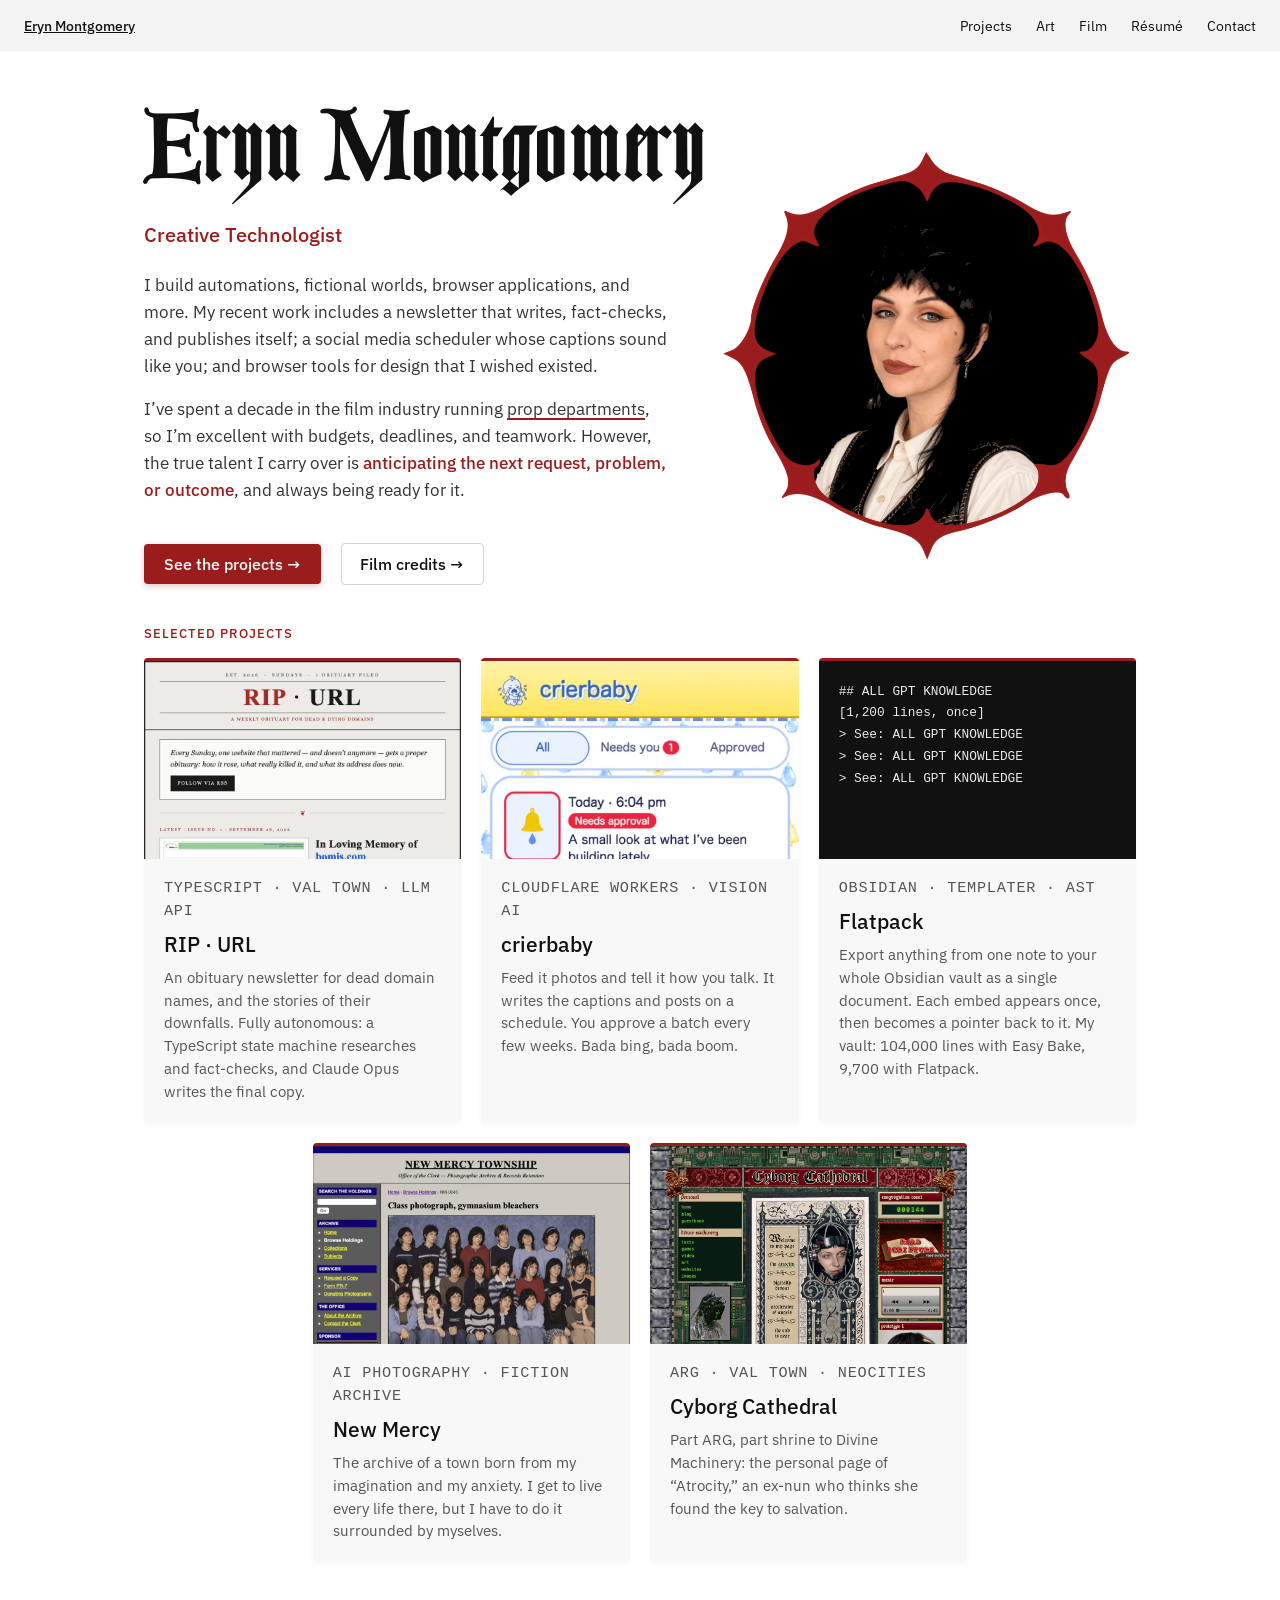
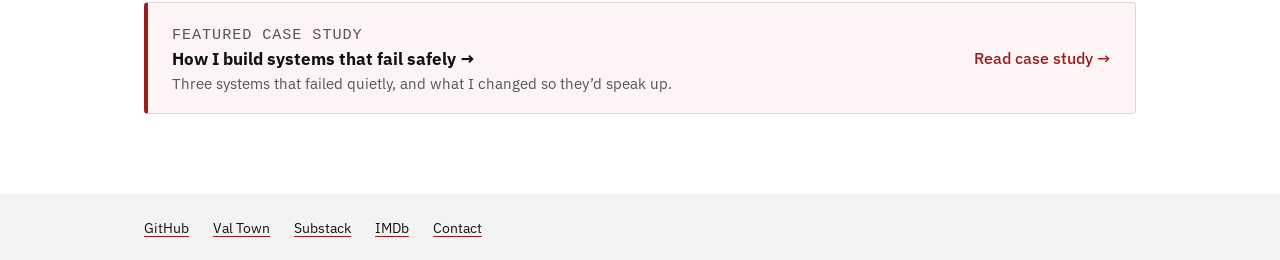
==== commit 7fda248e: "Enhance visual design: hero action buttons, tech badges, device frames, and tool cards" ====
--- a/index.html
+++ b/index.html
@@ -57,7 +57,10 @@
         </ul>
         <a class="more" href="film.html">See full filmography →</a>
       </div>
-      <p class="intro-links"><a href="unlikely-archivist.html">See the projects →</a> <a href="film.html">Film credits →</a></p>
+      <p class="intro-links">
+        <a class="btn-primary" href="unlikely-archivist.html">See the projects →</a>
+        <a class="btn-secondary" href="film.html">Film credits →</a>
+      </p>
     </div>
   </section>
 
@@ -66,11 +69,13 @@
     <div class="home-cards">
       <a class="home-card" href="unlikely-archivist.html#ripurl-title">
         <img class="card-preview" src="assets/ripurl-home.webp" alt="" width="860" height="538" loading="lazy">
+        <div class="card-tags"><span class="card-tag">TypeScript · Val Town · LLM API</span></div>
         <strong>RIP · URL</strong>
         <span>An obituary newsletter for dead domain names, and the stories of their downfalls. Fully autonomous: a TypeScript state machine researches and fact-checks, and Claude Opus writes the final copy.</span>
       </a>
       <a class="home-card" href="unlikely-archivist.html#crierbaby-title">
         <img class="card-preview" src="assets/crierbaby/crierbaby-queue.webp" alt="" width="480" height="1039" loading="lazy">
+        <div class="card-tags"><span class="card-tag">Cloudflare Workers · Vision AI</span></div>
         <strong>crierbaby</strong>
         <span>Feed it photos and tell it how you talk. It writes the captions and posts on a schedule. You approve a batch every few weeks. Bada bing, bada boom.</span>
       </a>
@@ -80,21 +85,32 @@
 &gt; See: ALL GPT KNOWLEDGE
 &gt; See: ALL GPT KNOWLEDGE
 &gt; See: ALL GPT KNOWLEDGE</pre>
+        <div class="card-tags"><span class="card-tag">Obsidian · Templater · AST</span></div>
         <strong>Flatpack</strong>
         <span>Export anything from one note to your whole Obsidian vault as a single document. Each embed appears once, then becomes a pointer back to it. My vault: 104,000 lines with Easy Bake, 9,700 with Flatpack.</span>
       </a>
       <a class="home-card" href="art.html#new-mercy-title">
         <img class="card-preview" src="assets/art/new-mercy-nm-0045-page.webp" alt="" width="995" height="622" loading="lazy">
+        <div class="card-tags"><span class="card-tag">AI Photography · Fiction Archive</span></div>
         <strong>New Mercy</strong>
         <span>The archive of a town born from my imagination and my anxiety. I get to live every life there, but I have to do it surrounded by myselves.</span>
       </a>
       <a class="home-card" href="art.html#cyborg-cathedral-title">
         <img class="card-preview" src="assets/art/cyborg-cathedral-home.jpg" alt="" width="1029" height="877" loading="lazy">
+        <div class="card-tags"><span class="card-tag">ARG · Val Town · Neocities</span></div>
         <strong>Cyborg Cathedral</strong>
         <span>Part ARG, part shrine to Divine Machinery: the personal page of “Atrocity,” an ex-nun who thinks she found the key to salvation.</span>
       </a>
     </div>
-    <p class="home-more"><a href="case-study-failing-safely.html">How I build systems that fail safely →</a> <span>Three systems that failed quietly, and what I changed so they’d speak up.</span></p>
+
+    <a class="case-study-banner" href="case-study-failing-safely.html">
+      <div class="case-study-banner-text">
+        <span class="case-study-badge">Featured Case Study</span>
+        <strong>How I build systems that fail safely →</strong>
+        <span>Three systems that failed quietly, and what I changed so they’d speak up.</span>
+      </div>
+      <span class="case-study-banner-action">Read case study →</span>
+    </a>
   </section>
 
   <script>
--- a/style.css
+++ b/style.css
@@ -106,14 +106,55 @@
 .film-card li { padding: 0.15rem 0; }  /* the card widens to fit each credit on one line, and wraps only on narrow screens */
 .film-card .role { color: #555; }
 .film-card .more { display: inline-block; margin-top: 0.6rem; color: #111; text-decoration-color: #9b1c1c; text-underline-offset: 3px; }
-.intro-links { display: flex; flex-wrap: wrap; gap: 0.5rem 1.5rem; margin: 0.25rem 0 0; }
-.intro-links a { color: #111; font-weight: 500; text-decoration-color: #9b1c1c; text-decoration-thickness: 2px; text-underline-offset: 3px; }
+.intro-links {
+  display: flex;
+  flex-wrap: wrap;
+  align-items: center;
+  gap: 0.85rem 1.25rem;
+  margin: 0.5rem 0 0;
+}
+.btn-primary {
+  display: inline-flex;
+  align-items: center;
+  gap: 0.4rem;
+  padding: 0.65rem 1.25rem;
+  background: #9b1c1c;
+  color: #fff !important;
+  font-weight: 500;
+  text-decoration: none !important;
+  border-radius: 4px;
+  box-shadow: 0 2px 6px rgba(155, 28, 28, 0.25);
+  transition: all 0.2s cubic-bezier(0.16, 1, 0.3, 1);
+}
+.btn-primary:hover {
+  background: #741515;
+  transform: translateY(-2px);
+  box-shadow: 0 4px 12px rgba(155, 28, 28, 0.35);
+}
+.btn-secondary {
+  display: inline-flex;
+  align-items: center;
+  gap: 0.4rem;
+  padding: 0.6rem 1.15rem;
+  background: #fff;
+  color: #111 !important;
+  border: 1px solid #d2d2d2;
+  font-weight: 500;
+  text-decoration: none !important;
+  border-radius: 4px;
+  transition: all 0.2s ease;
+}
+.btn-secondary:hover {
+  border-color: #9b1c1c;
+  color: #9b1c1c !important;
+  transform: translateY(-2px);
+}
 
 /* ---------- home: selected projects ---------- */
 .home-projects { max-width: 64rem; margin: 0 auto; padding: 2rem 1rem 5rem; }
 .home-projects h2 { margin: 0 0 1rem; color: #9b1c1c; font-size: 0.8rem; font-weight: 500; letter-spacing: 0.08em; text-transform: uppercase; }
 /* three tech projects on the first row, two art projects centered under them */
-.home-cards { display: grid; grid-template-columns: repeat(6, minmax(0, 1fr)); gap: 1rem; }
+.home-cards { display: grid; grid-template-columns: repeat(6, minmax(0, 1fr)); gap: 1.25rem; }
 .home-card { grid-column: span 2; }
 .home-card:nth-child(4) { grid-column: 2 / span 2; }
 @media (max-width: 42rem) {
@@ -122,17 +163,94 @@
   .home-cards { grid-template-columns: 1fr; }
   .home-card, .home-card:nth-child(4) { grid-column: auto; }
 }
-.home-card { display: grid; align-content: start; gap: 0.5rem; padding: 1.25rem; border-top: 3px solid #9b1c1c; background: #f3f3f3; color: #111; text-decoration: none; }
+.home-card {
+  display: grid;
+  align-content: start;
+  gap: 0.5rem;
+  padding: 1.25rem;
+  border-top: 3px solid #9b1c1c;
+  background: #f8f8f8;
+  color: #111;
+  text-decoration: none;
+  border-radius: 4px;
+  box-shadow: 0 2px 6px rgba(0, 0, 0, 0.03);
+  transition: transform 0.22s cubic-bezier(0.16, 1, 0.3, 1), box-shadow 0.22s ease, border-top-color 0.22s ease, background 0.22s ease;
+}
+.home-card:hover {
+  transform: translateY(-5px);
+  box-shadow: 0 14px 28px -6px rgba(0, 0, 0, 0.12);
+  border-top-color: #741515;
+  background: #fff;
+}
 /* preview runs edge to edge across the top of the card, under the red rule; alt is empty because the card text describes it */
 .card-preview { display: block; width: calc(100% + 2.5rem); margin: -1.25rem -1.25rem 0.5rem; aspect-ratio: 16 / 10; height: auto; object-fit: cover; object-position: top; }
 .flatpack-preview { box-sizing: border-box; overflow: hidden; padding: 1.25rem; background: #111; color: #e8e8e8; font-size: 0.8rem; line-height: 1.7; white-space: pre-wrap; }
+.card-tags {
+  display: flex;
+  flex-wrap: wrap;
+  gap: 0.35rem;
+  margin-top: 0.15rem;
+}
+.card-tag {
+  font-family: ui-monospace, "SFMono-Regular", Consolas, monospace;
+  font-size: 0.72rem;
+  font-weight: 500;
+  color: #9b1c1c;
+  text-transform: uppercase;
+  letter-spacing: 0.05em;
+}
 .home-card strong { font-size: 1.3rem; font-weight: 500; }
 .home-card span { color: #555; font-size: 0.95rem; line-height: 1.5; }
 .home-card:hover strong { text-decoration: underline; text-decoration-color: #9b1c1c; text-underline-offset: 3px; }
 .home-card:focus-visible { outline: 2px solid #111; outline-offset: 3px; }
-.home-more { display: flex; flex-wrap: wrap; gap: 0.25rem 1rem; margin: 1.5rem 0 0; }
-.home-more a { color: #111; font-weight: 500; text-decoration-color: #9b1c1c; text-decoration-thickness: 2px; text-underline-offset: 3px; }
-.home-more span { color: #555; }
+
+.case-study-banner {
+  display: flex;
+  align-items: center;
+  justify-content: space-between;
+  flex-wrap: wrap;
+  gap: 1rem 1.5rem;
+  margin: 2.5rem 0 0;
+  padding: 1.25rem 1.5rem;
+  background: #fdf5f5;
+  border: 1px solid #ebd2d2;
+  border-left: 4px solid #9b1c1c;
+  border-radius: 4px;
+  text-decoration: none;
+  color: #111;
+  transition: all 0.2s ease;
+}
+.case-study-banner:hover {
+  background: #fff;
+  border-color: #9b1c1c;
+  box-shadow: 0 8px 20px -6px rgba(155, 28, 28, 0.15);
+  transform: translateY(-2px);
+}
+.case-study-badge {
+  display: inline-block;
+  font-family: ui-monospace, "SFMono-Regular", Consolas, monospace;
+  font-size: 0.72rem;
+  font-weight: 500;
+  color: #9b1c1c;
+  letter-spacing: 0.06em;
+  text-transform: uppercase;
+  margin-bottom: 0.25rem;
+}
+.case-study-banner-text strong {
+  display: block;
+  font-size: 1.05rem;
+  color: #111;
+  margin-bottom: 0.2rem;
+}
+.case-study-banner-text span {
+  color: #555;
+  font-size: 0.95rem;
+}
+.case-study-banner-action {
+  font-weight: 500;
+  color: #9b1c1c;
+  white-space: nowrap;
+}
 
 .award { display: block; color: #9b1c1c; }  /* award line under a credit on the film page */
 
@@ -254,9 +372,15 @@
   align-items: start;
 }
 .featured-project {
-  padding: clamp(1.25rem, 3vw, 2rem);
+  padding: clamp(1.5rem, 3.5vw, 2.25rem);
   border-top: 3px solid #9b1c1c;
-  background: #f3f3f3;
+  background: #f8f8f8;
+  border-radius: 6px;
+  box-shadow: 0 2px 8px rgba(0, 0, 0, 0.03);
+  transition: transform 0.22s cubic-bezier(0.16, 1, 0.3, 1), box-shadow 0.22s ease;
+}
+.featured-project:hover {
+  box-shadow: 0 8px 24px -4px rgba(0, 0, 0, 0.08);
 }
 .project-kicker {
   margin: 0 0 0.5rem;
@@ -265,6 +389,33 @@
   font-weight: 500;
   letter-spacing: 0.08em;
   text-transform: uppercase;
+}
+.tech-stack-pills {
+  display: flex;
+  flex-wrap: wrap;
+  gap: 0.35rem 0.5rem;
+  margin: 0 0 0.85rem;
+}
+.tech-pill {
+  font-family: ui-monospace, "SFMono-Regular", Consolas, monospace;
+  font-size: 0.72rem;
+  font-weight: 500;
+  letter-spacing: 0.04em;
+  text-transform: uppercase;
+  padding: 0.2rem 0.55rem;
+  background: #fff;
+  border: 1px solid #dcd2d2;
+  color: #741515;
+  border-radius: 999px;
+  display: inline-flex;
+  align-items: center;
+  transition: all 0.2s ease;
+}
+.tech-pill:hover {
+  background: #fdf2f2;
+  border-color: #9b1c1c;
+  color: #9b1c1c;
+  transform: translateY(-1px);
 }
 .page .featured-project h2 {
   margin: 0;
@@ -297,44 +448,147 @@
 .project-pipeline {
   display: flex;
   flex-wrap: wrap;
-  gap: 0.5rem 0.75rem;
+  align-items: center;
+  gap: 0.4rem 0.55rem;
   margin: 1.75rem 0;
-  padding: 0.8rem;
-  border: 1px solid #d2d2d2;
-  background: #fff;
+  padding: 0.85rem 1rem;
+  border: 1px solid #e0d8d8;
+  background: #fff;
+  border-radius: 6px;
+  box-shadow: inset 0 1px 3px rgba(0,0,0,0.02);
+}
+.pipeline-step {
   font-family: ui-monospace, "SFMono-Regular", Consolas, monospace;
-  font-size: clamp(0.75rem, 2vw, 0.95rem);
-  line-height: 1.5;
-}
-.project-pipeline span { color: #9b1c1c; }
+  font-size: clamp(0.72rem, 1.8vw, 0.82rem);
+  font-weight: 500;
+  color: #222;
+  background: #f6f6f6;
+  padding: 0.25rem 0.6rem;
+  border-radius: 4px;
+  border: 1px solid #e2e2e2;
+  white-space: nowrap;
+  transition: all 0.2s ease;
+}
+.pipeline-step:hover {
+  border-color: #9b1c1c;
+  color: #9b1c1c;
+  background: #fff;
+}
+.pipeline-arrow {
+  color: #9b1c1c;
+  font-weight: bold;
+  font-size: 0.85rem;
+  user-select: none;
+}
 .project-actions { display: flex; flex-wrap: wrap; align-items: center; gap: 1rem 1.5rem; }
 .project-cta {
   display: inline-block;
-  padding: 0.85rem 1.15rem;
+  padding: 0.85rem 1.25rem;
   background: #9b1c1c;
   color: #fff;
   font-weight: 500;
   text-decoration: none;
-}
-.project-cta:hover { background: #741515; }
+  border-radius: 4px;
+  box-shadow: 0 2px 6px rgba(155, 28, 28, 0.25);
+  transition: all 0.2s cubic-bezier(0.16, 1, 0.3, 1);
+}
+.project-cta:hover { background: #741515; transform: translateY(-2px); box-shadow: 0 4px 12px rgba(155, 28, 28, 0.35); }
 .project-cta:focus-visible { outline: 2px solid #111; outline-offset: 3px; }
-.project-secondary { color: #111; text-decoration-color: #9b1c1c; text-underline-offset: 3px; }
-.tool-links { display: grid; grid-template-columns: repeat(auto-fit, minmax(min(100%, 20rem), 1fr)); gap: 0.75rem; margin-top: 1.75rem; }
-.tool-links > a {
+.project-secondary { color: #111; text-decoration-color: #9b1c1c; text-underline-offset: 3px; font-weight: 500; }
+.project-secondary:hover { color: #9b1c1c; }
+
+.tool-links {
   display: grid;
-  grid-template-columns: 1fr auto;
-  gap: 0.35rem 1rem;
-  padding: 1rem;
-  border: 1px solid #d2d2d2;
-  background: #fff;
-  color: #111;
+  grid-template-columns: repeat(auto-fit, minmax(min(100%, 20rem), 1fr));
+  gap: 1.25rem;
+  margin-top: 1.75rem;
+}
+.tool-card {
+  display: flex;
+  flex-direction: column;
+  justify-content: space-between;
+  padding: 1.25rem;
+  border: 1px solid #dcdcdc;
+  background: #fff;
+  border-radius: 6px;
   text-decoration: none;
-}
-.tool-links > a:hover { border-color: #9b1c1c; }
-.tool-links > a:focus-visible { outline: 2px solid #9b1c1c; outline-offset: 3px; }
-.tool-links strong { font-size: 1.05rem; }
-.tool-links span:not(.tool-link-label) { grid-column: 1 / -1; color: #555; font-size: 0.9rem; line-height: 1.45; }
-.tool-link-label { color: #9b1c1c; font-size: 0.85rem; font-weight: 500; white-space: nowrap; }
+  color: #111;
+  box-shadow: 0 2px 6px rgba(0,0,0,0.03);
+  transition: all 0.22s cubic-bezier(0.16, 1, 0.3, 1);
+}
+.tool-card:hover {
+  border-color: #9b1c1c;
+  transform: translateY(-4px);
+  box-shadow: 0 12px 24px -6px rgba(0,0,0,0.09);
+}
+.tool-card strong {
+  font-size: 1.15rem;
+  display: block;
+}
+.tool-card p {
+  margin: 0.4rem 0 0;
+  color: #555;
+  font-size: 0.92rem;
+  line-height: 1.5;
+}
+.tool-palette-swatches {
+  display: flex;
+  height: 48px;
+  border-radius: 5px;
+  overflow: hidden;
+  margin: 1.1rem 0;
+  box-shadow: 0 2px 6px rgba(0,0,0,0.1);
+  border: 1px solid rgba(0,0,0,0.08);
+}
+.tool-swatch {
+  flex: 1;
+  height: 100%;
+  transition: flex 0.2s ease;
+  position: relative;
+}
+.tool-swatch:hover {
+  flex: 1.8;
+}
+.tool-degrade-preview {
+  display: flex;
+  align-items: center;
+  justify-content: center;
+  margin: 1.1rem 0;
+  height: 48px;
+  background: linear-gradient(90deg, #111 0%, #1a1a1a 25%, #9b1c1c 50%, #d48c46 75%, #4a5240 100%);
+  border-radius: 5px;
+  position: relative;
+  overflow: hidden;
+  box-shadow: 0 2px 6px rgba(0,0,0,0.1);
+}
+.tool-degrade-preview::after {
+  content: 'JPEG 12% · CHROMA BLEED · RESAMPLE';
+  font-family: ui-monospace, "SFMono-Regular", Consolas, monospace;
+  font-size: 0.65rem;
+  letter-spacing: 0.1em;
+  color: #fff;
+  background: rgba(0,0,0,0.72);
+  padding: 0.25rem 0.55rem;
+  border-radius: 3px;
+  border: 1px solid rgba(255,255,255,0.2);
+}
+.tool-card-footer {
+  display: flex;
+  justify-content: space-between;
+  align-items: center;
+  margin-top: 0.5rem;
+  font-size: 0.88rem;
+}
+.tool-card-footer .tool-pill {
+  font-family: ui-monospace, "SFMono-Regular", Consolas, monospace;
+  font-size: 0.7rem;
+  color: #666;
+  text-transform: uppercase;
+}
+.tool-card-footer .tool-link-label {
+  color: #9b1c1c;
+  font-weight: 500;
+}
 
 .featured-project-full {
   grid-column: 1 / -1;
@@ -368,17 +622,40 @@
   display: grid;
   grid-template-columns: repeat(3, minmax(0, 1fr));
   gap: 1.5rem;
-  margin: 1.75rem 0;
-}
-.phone-strip figure { margin: 0; }
-.phone-strip img {
+  margin: 2rem 0;
+}
+.phone-strip figure {
+  margin: 0;
+  display: flex;
+  flex-direction: column;
+  align-items: center;
+}
+.phone-device {
+  width: 100%;
+  background: #181818;
+  border-radius: 26px;
+  padding: 6px 6px 8px;
+  box-shadow: 0 16px 36px -10px rgba(0, 0, 0, 0.22), 0 0 0 1px rgba(255,255,255,0.08) inset;
+  transition: transform 0.25s cubic-bezier(0.16, 1, 0.3, 1), box-shadow 0.25s ease;
+}
+.phone-device:hover {
+  transform: translateY(-6px);
+  box-shadow: 0 22px 44px -10px rgba(0, 0, 0, 0.3);
+}
+.phone-device img {
   display: block;
   width: 100%;
   height: auto;
-  border: 1px solid #d2d2d2;
-  border-radius: 1rem;
-}
-.phone-strip figcaption { margin-top: 0.5rem; color: #555; font-size: 0.85rem; line-height: 1.4; }
+  border-radius: 20px;
+}
+.phone-strip figcaption {
+  margin-top: 0.75rem;
+  color: #555;
+  font-size: 0.85rem;
+  line-height: 1.4;
+  font-weight: 500;
+  text-align: center;
+}
 .project-story-split { grid-template-columns: repeat(2, minmax(0, 1fr)); gap: 2rem; }
 
 @media (max-width: 42rem) {
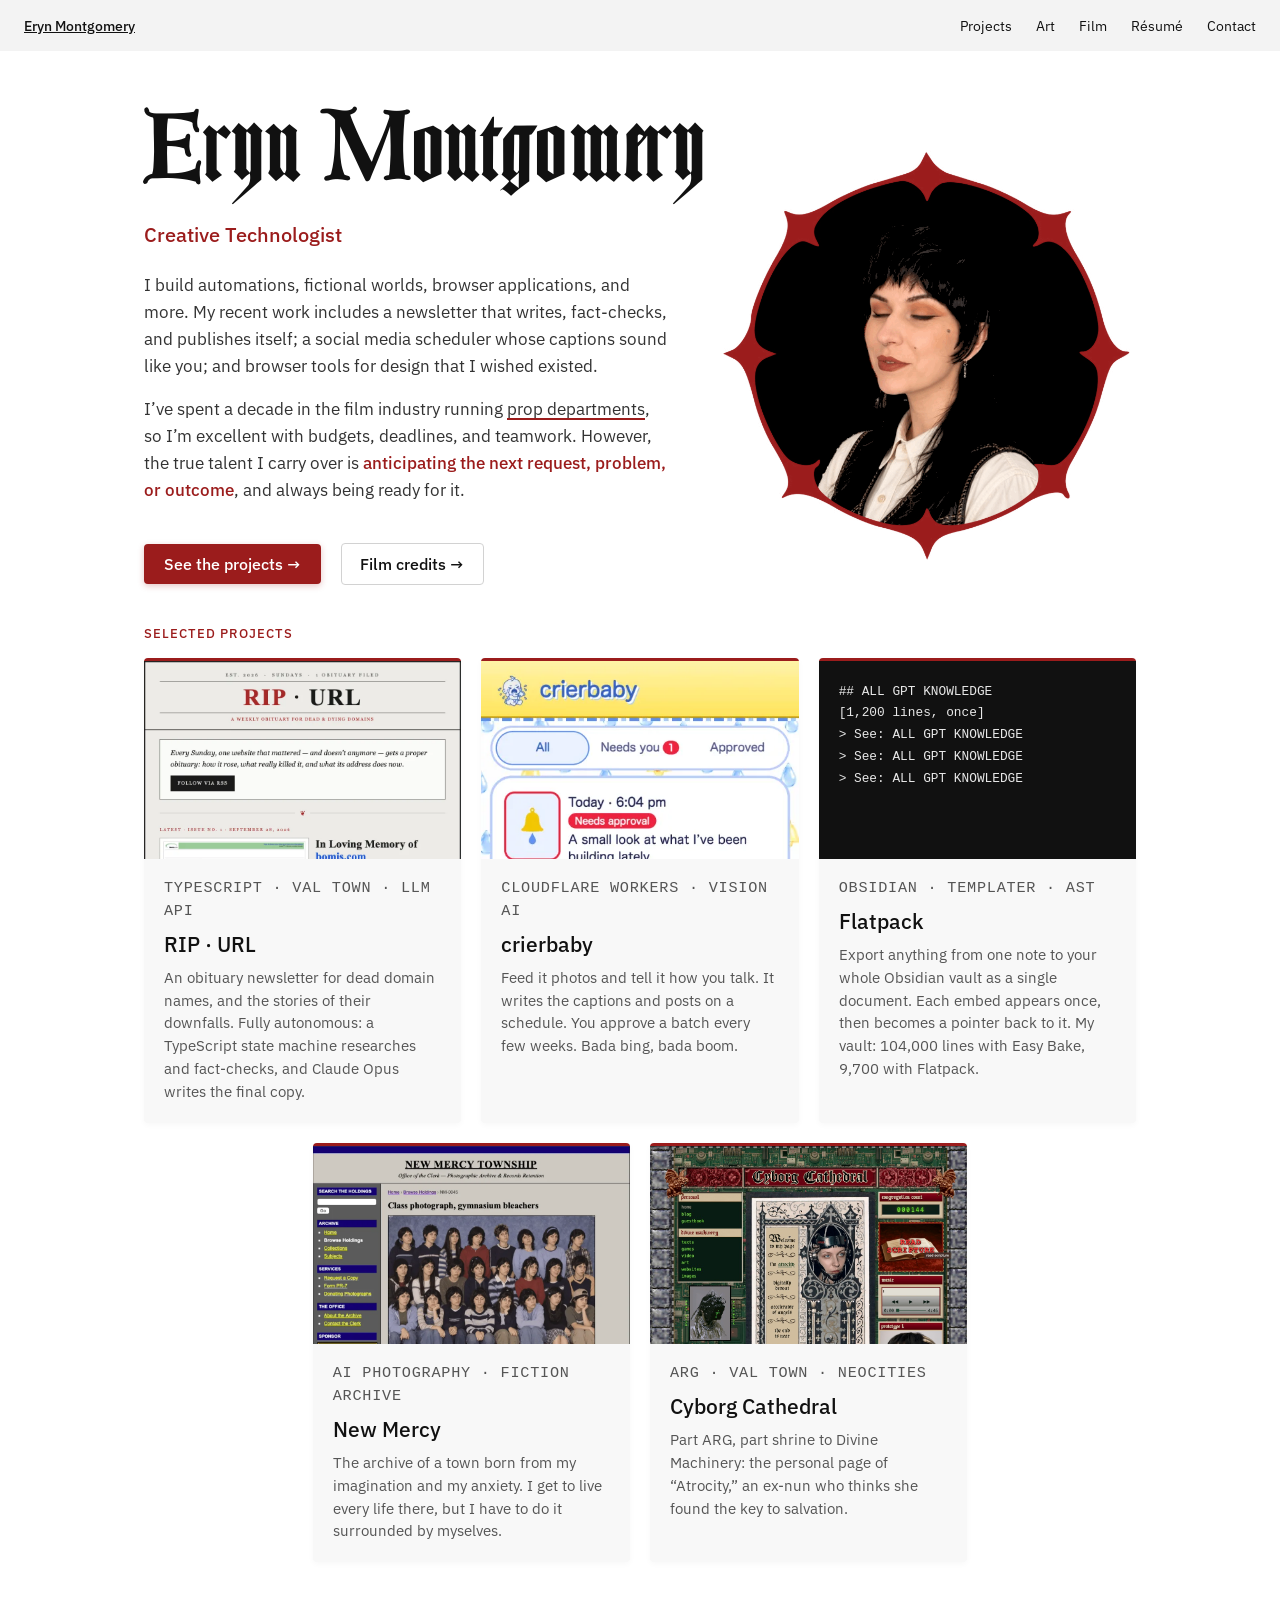
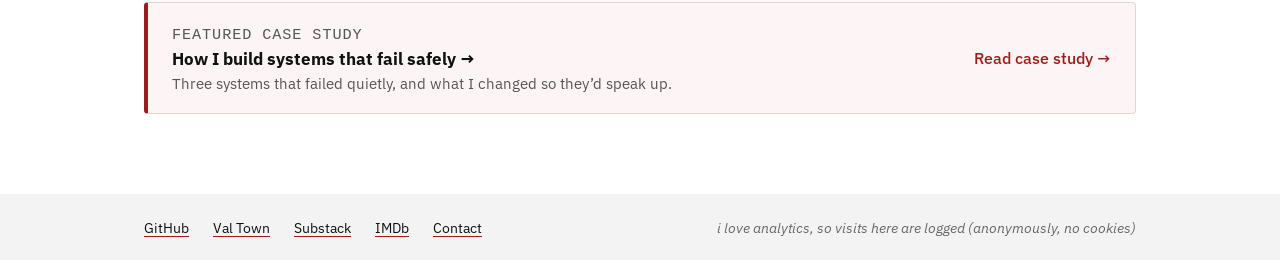
==== commit f8b7de0f: "feat: add visit tracker that emails visit summaries via Val Town, plus footer disclosure" ====
--- a/index.html
+++ b/index.html
@@ -156,6 +156,8 @@
     <a href="https://substack.com/@unlikelyarchivist" target="_blank" rel="noopener noreferrer">Substack</a>
     <a href="https://www.imdb.com/name/nm5005363/" target="_blank" rel="noopener noreferrer">IMDb</a>
     <a href="contact.html">Contact</a>
+    <span class="site-footer-note">i love analytics, so visits here are logged (anonymously, no cookies)</span>
   </footer>
+  <script src="visit-tracker.js" defer></script>
 </body>
 </html>
--- a/style.css
+++ b/style.css
@@ -783,6 +783,7 @@
   font-size: 0.9rem;
 }
 .site-footer a { color: #111; text-decoration-color: #9b1c1c; text-underline-offset: 3px; }
+.site-footer-note { margin-left: auto; color: #666; font-style: italic; }
 
 /* ---------- résumé page: prints to one letter-size page (File > Print > Save as PDF) ---------- */
 .resume { max-width: 48rem; margin: 0 auto; padding: 3rem 1rem 5rem; font-size: 0.95rem; line-height: 1.5; }
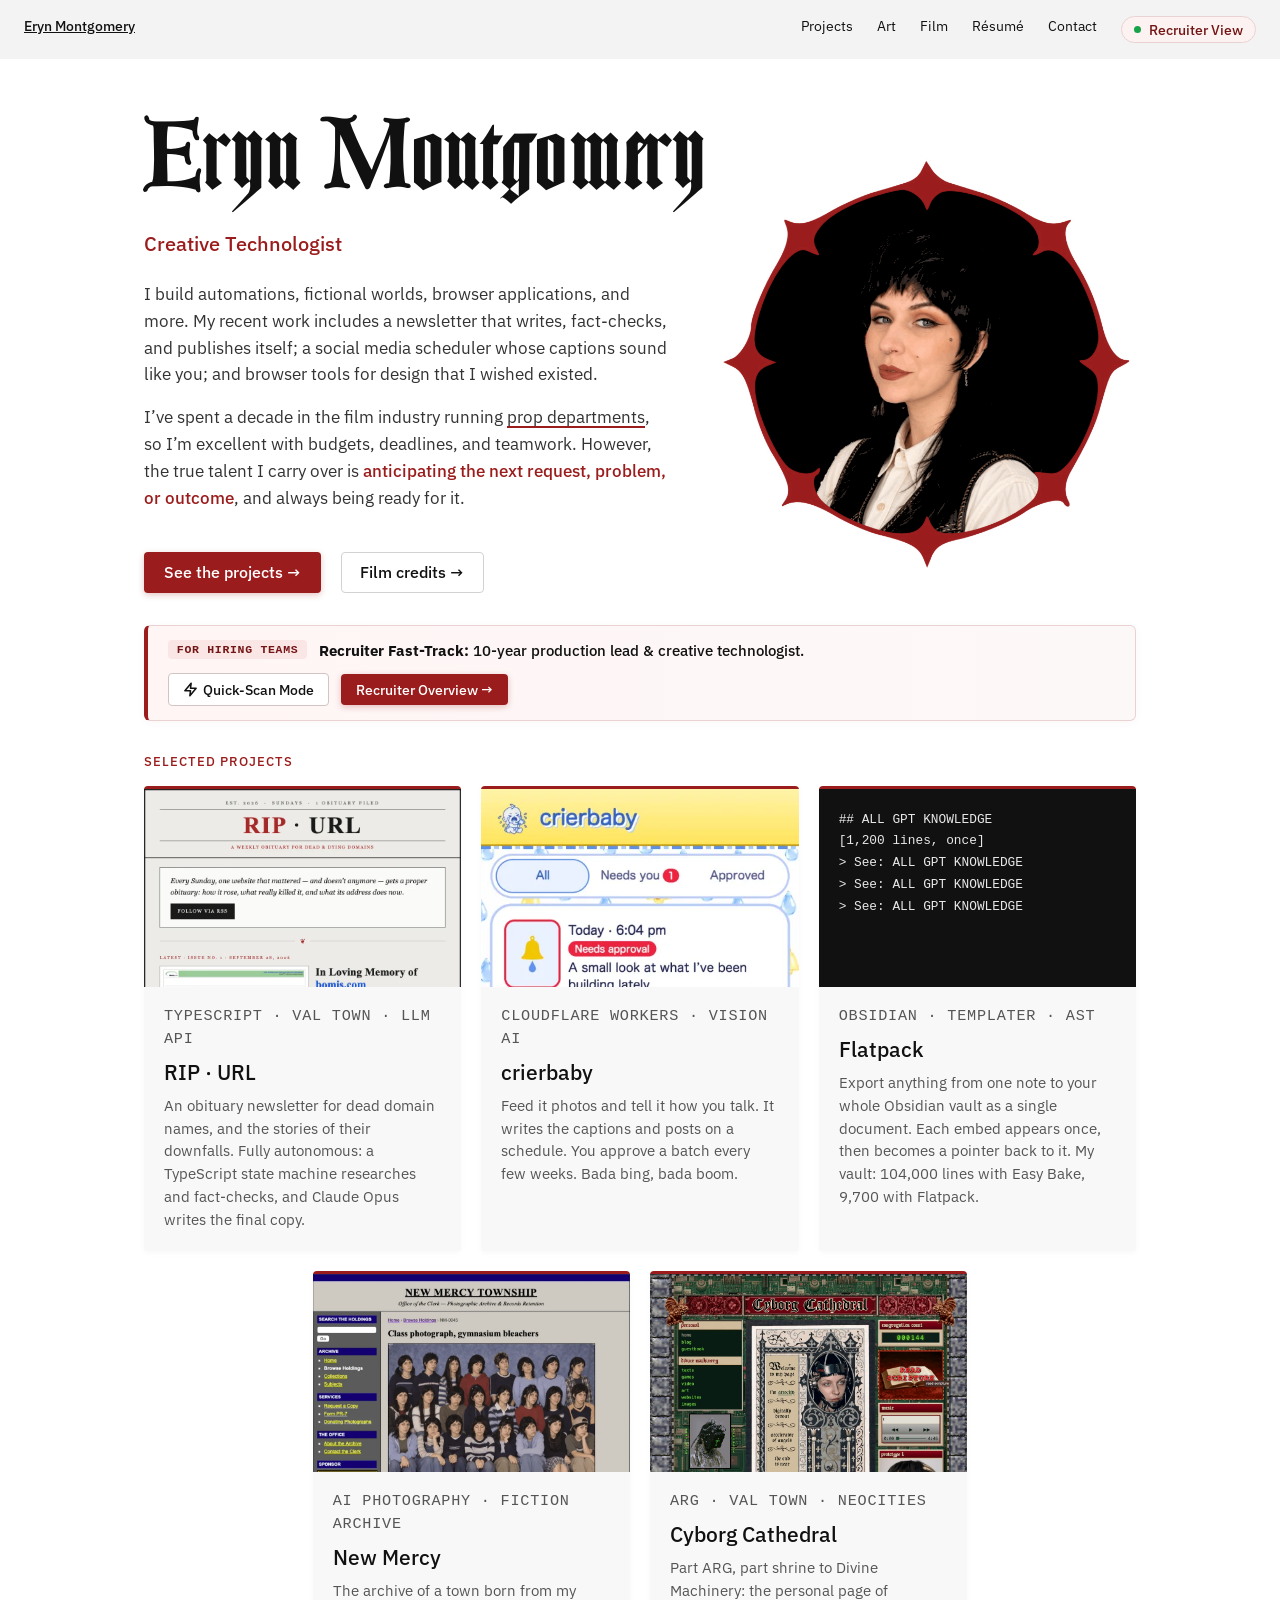
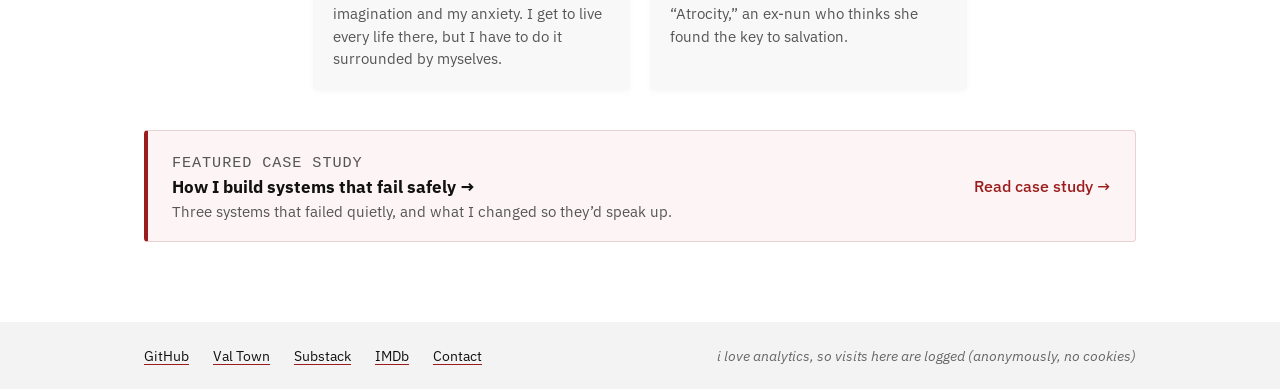
==== commit b3548f02: "feat: add editorial recruiter overview with proof ledger, visual case studies, and navigation" ====
--- a/index.html
+++ b/index.html
@@ -32,6 +32,7 @@
     <a href="film.html">Film</a>
     <a href="resume.html">Résumé</a>
     <a href="contact.html">Contact</a>
+    <a href="recruiter.html" class="nav-recruiter"><span class="recruiter-badge-dot"></span>Recruiter View</a>
   </nav>
 
   <section class="intro" id="main">
@@ -63,6 +64,73 @@
       </p>
     </div>
   </section>
+
+  <!-- Recruiter Fast-Track Banner -->
+  <aside class="recruiter-home-banner" aria-label="Recruiter briefing">
+    <div class="recruiter-callout-bar">
+      <div class="recruiter-callout-text">
+        <span class="recruiter-tag-pill">For Hiring Teams</span>
+        <span class="recruiter-callout-title"><strong>Recruiter Fast-Track:</strong> 10-year production lead &amp; creative technologist.</span>
+      </div>
+      <div class="recruiter-callout-actions">
+        <button class="btn-toggle-scan" id="btn-toggle-scan" type="button" aria-expanded="false" aria-controls="recruiter-quick-scan">
+          <svg width="15" height="15" viewBox="0 0 24 24" fill="none" stroke="currentColor" stroke-width="2.5" stroke-linecap="round" stroke-linejoin="round" aria-hidden="true"><polygon points="13 2 3 14 12 14 11 22 21 10 12 10 13 2"/></svg>
+          <span id="scan-toggle-label">Quick-Scan Mode</span>
+        </button>
+        <a class="btn-recruiter-hub" href="recruiter.html">Recruiter Overview →</a>
+      </div>
+    </div>
+
+    <div class="recruiter-quick-scan" id="recruiter-quick-scan">
+      <div class="quick-scan-grid">
+        <div class="quick-scan-block">
+          <h4>Availability &amp; Focus</h4>
+          <p><strong>Available Immediately</strong> for full-time &amp; contract roles. Remote or hybrid (New Orleans, Columbus, OH, or relocation).</p>
+          <p style="margin-top: 0.5rem; font-size: 0.85rem; color: #555;">Targeting: <strong>Creative Technologist · AI Systems &amp; Automation · Full-Stack Edge Prototyper · Production Lead</strong></p>
+        </div>
+        <div class="quick-scan-block">
+          <h4>Core Tech Stack</h4>
+          <div class="tech-stack-pills" style="margin: 0;">
+            <span class="tech-pill">TypeScript</span>
+            <span class="tech-pill">Cloudflare Workers</span>
+            <span class="tech-pill">Claude &amp; Vision APIs</span>
+            <span class="tech-pill">D1 SQLite</span>
+            <span class="tech-pill">HTML5 Canvas</span>
+            <span class="tech-pill">AST Compilers</span>
+            <span class="tech-pill">CI/CD Tests</span>
+          </div>
+        </div>
+        <div class="quick-scan-block">
+          <h4>Key Proof Points</h4>
+          <div class="quick-scan-stats">
+            <div class="quick-stat">
+              <strong>104k → 9.7k</strong>
+              <span>Lines in vault AST reduction</span>
+            </div>
+            <div class="quick-stat">
+              <strong>0 Duplicates</strong>
+              <span>100% idempotent post reliability</span>
+            </div>
+            <div class="quick-stat">
+              <strong>5 Gates</strong>
+              <span>Hallucination prevention pipeline</span>
+            </div>
+            <div class="quick-stat">
+              <strong>10+ Years</strong>
+              <span>Film leadership &amp; budgets</span>
+            </div>
+          </div>
+        </div>
+      </div>
+      <div class="quick-scan-footer">
+        <div class="quick-scan-links">
+          <a class="btn-primary" style="padding: 0.5rem 1rem; font-size: 0.88rem;" href="assets/eryn-montgomery-resume.pdf" download>Download Résumé PDF</a>
+          <button class="btn-secondary" id="home-copy-email" type="button" style="padding: 0.45rem 0.9rem; font-size: 0.88rem; cursor: pointer;">Copy Email</button>
+        </div>
+        <a class="project-secondary" href="recruiter.html" style="font-size: 0.9rem;">View complete recruiter overview with architecture breakdowns →</a>
+      </div>
+    </div>
+  </aside>
 
   <section class="home-projects" aria-labelledby="home-projects-title">
     <h2 id="home-projects-title">Selected projects</h2>
@@ -149,7 +217,79 @@
     filmLink.addEventListener('pointerenter', placeCard);
     filmLink.addEventListener('focus', placeCard);
     window.addEventListener('resize', placeCard);
+
+    // Recruiter Quick-Scan toggle
+    const toggleBtn = document.getElementById('btn-toggle-scan');
+    const scanPanel = document.getElementById('recruiter-quick-scan');
+    const toggleLabel = document.getElementById('scan-toggle-label');
+    if (toggleBtn && scanPanel) {
+      toggleBtn.addEventListener('click', () => {
+        const isOpen = scanPanel.classList.toggle('active');
+        toggleBtn.setAttribute('aria-expanded', isOpen);
+        toggleLabel.textContent = isOpen ? 'Hide Quick-Scan' : 'Quick-Scan Mode';
+      });
+    }
+
+    // Email clipboard copy with toast
+    function copyEmail() {
+      const email = 'montgomery.k.eryn@gmail.com';
+      const toast = document.getElementById('toast-notice');
+      const showToast = () => {
+        if (!toast) return;
+        toast.classList.add('show');
+        setTimeout(() => toast.classList.remove('show'), 3200);
+      };
+      if (navigator.clipboard && navigator.clipboard.writeText) {
+        navigator.clipboard.writeText(email).then(showToast);
+      } else {
+        const ta = document.createElement('textarea');
+        ta.value = email;
+        document.body.appendChild(ta);
+        ta.select();
+        document.execCommand('copy');
+        document.body.removeChild(ta);
+        showToast();
+      }
+    }
+
+    const homeCopy = document.getElementById('home-copy-email');
+    if (homeCopy) homeCopy.addEventListener('click', copyEmail);
+
+    const dockCopy = document.getElementById('dock-copy-email');
+    if (dockCopy) dockCopy.addEventListener('click', copyEmail);
+
+    // Show floating dock on scroll
+    const dock = document.getElementById('recruiter-dock');
+    if (dock) {
+      window.addEventListener('scroll', () => {
+        if (window.scrollY > 320) {
+          dock.classList.add('visible');
+        } else {
+          dock.classList.remove('visible');
+        }
+      }, { passive: true });
+    }
   </script>
+
+  <!-- Floating Sticky Recruiter Dock (shown on scroll) -->
+  <aside class="floating-recruiter-dock" id="recruiter-dock" aria-label="Recruiter Quick Actions">
+    <span class="dock-title">
+      <span class="recruiter-badge-dot"></span>
+      Eryn Montgomery · Creative Technologist
+    </span>
+    <div class="dock-actions">
+      <a class="dock-btn" href="assets/eryn-montgomery-resume.pdf" download>Download PDF</a>
+      <button class="dock-btn-secondary" id="dock-copy-email" type="button">Copy Email</button>
+      <a class="dock-btn-secondary" href="recruiter.html">Recruiter View</a>
+    </div>
+  </aside>
+
+  <!-- Toast Notification -->
+  <div class="toast-notice" id="toast-notice" role="status" aria-live="polite">
+    <svg width="18" height="18" viewBox="0 0 24 24" fill="none" stroke="currentColor" stroke-width="2.5" stroke-linecap="round" stroke-linejoin="round" aria-hidden="true"><polyline points="20 6 9 17 4 12"/></svg>
+    <span>Email copied to clipboard!</span>
+  </div>
+
   <footer class="site-footer">
     <a href="https://github.com/unlikely-archivist" target="_blank" rel="noopener noreferrer">GitHub</a>
     <a href="https://www.val.town/u/unlikelyarchivist" target="_blank" rel="noopener noreferrer">Val Town</a>
--- a/style.css
+++ b/style.css
@@ -802,11 +802,815 @@
 .resume h3 small { color: #555; font-weight: 400; font-size: 0.9em; }
 .resume-item p, .resume-columns p { margin: 0.1rem 0 0; }
 .resume-columns { display: grid; grid-template-columns: repeat(auto-fit, minmax(min(100%, 18rem), 1fr)); gap: 0 2rem; }
+
+/* ---------- recruiter navigation & live status indicator ---------- */
+.nav-recruiter {
+  display: inline-flex;
+  align-items: center;
+  gap: 0.5rem;
+  font-weight: 500;
+  color: #741515 !important;
+  background: #fdf2f2;
+  border: 1px solid #ebd2d2;
+  padding: 0.2rem 0.75rem;
+  border-radius: 999px;
+  text-decoration: none !important;
+  transition: all 0.2s cubic-bezier(0.16, 1, 0.3, 1);
+}
+.nav-recruiter:hover,
+.nav-recruiter[aria-current="page"] {
+  background: #9b1c1c;
+  color: #fff !important;
+  border-color: #9b1c1c;
+  box-shadow: 0 2px 8px rgba(155, 28, 28, 0.25);
+  transform: translateY(-1px);
+}
+.nav-recruiter[aria-current="page"] .recruiter-badge-dot {
+  background-color: #fff;
+  box-shadow: 0 0 0 0 rgba(255, 255, 255, 0.8);
+}
+.recruiter-badge-dot {
+  width: 7px;
+  height: 7px;
+  background-color: #16a34a;
+  border-radius: 50%;
+  display: inline-block;
+  box-shadow: 0 0 0 0 rgba(22, 163, 74, 0.7);
+  animation: pulse-green 2s infinite;
+}
+@keyframes pulse-green {
+  0% { transform: scale(0.95); box-shadow: 0 0 0 0 rgba(22, 163, 74, 0.7); }
+  70% { transform: scale(1.05); box-shadow: 0 0 0 6px rgba(22, 163, 74, 0); }
+  100% { transform: scale(0.95); box-shadow: 0 0 0 0 rgba(22, 163, 74, 0); }
+}
+
+/* ---------- homepage: recruiter quick-scan banner & panel ---------- */
+.recruiter-home-banner {
+  max-width: 64rem;
+  margin: 1.5rem auto 0;
+  padding: 0 1rem;
+}
+.recruiter-callout-bar {
+  display: flex;
+  align-items: center;
+  justify-content: space-between;
+  flex-wrap: wrap;
+  gap: 0.85rem 1.25rem;
+  padding: 0.85rem 1.25rem;
+  background: linear-gradient(90deg, #fff5f5 0%, #fdf8f8 100%);
+  border: 1px solid #ebd2d2;
+  border-left: 4px solid #9b1c1c;
+  border-radius: 6px;
+  box-shadow: 0 2px 8px rgba(155, 28, 28, 0.04);
+}
+.recruiter-callout-text {
+  display: flex;
+  align-items: center;
+  gap: 0.75rem;
+  font-size: 0.95rem;
+}
+.recruiter-tag-pill {
+  font-family: ui-monospace, "SFMono-Regular", Consolas, monospace;
+  font-size: 0.72rem;
+  font-weight: 600;
+  letter-spacing: 0.06em;
+  text-transform: uppercase;
+  color: #741515;
+  background: #fbe6e6;
+  padding: 0.2rem 0.55rem;
+  border-radius: 4px;
+  white-space: nowrap;
+}
+.recruiter-callout-title {
+  color: #111;
+  font-weight: 500;
+}
+.recruiter-callout-actions {
+  display: flex;
+  align-items: center;
+  gap: 0.75rem;
+  flex-wrap: wrap;
+}
+.btn-toggle-scan {
+  background: #fff;
+  border: 1px solid #d2c4c4;
+  color: #111;
+  padding: 0.4rem 0.85rem;
+  font-family: inherit;
+  font-size: 0.88rem;
+  font-weight: 500;
+  border-radius: 4px;
+  cursor: pointer;
+  display: inline-flex;
+  align-items: center;
+  gap: 0.35rem;
+  transition: all 0.2s ease;
+}
+.btn-toggle-scan:hover {
+  border-color: #9b1c1c;
+  color: #9b1c1c;
+}
+.btn-recruiter-hub {
+  background: #9b1c1c;
+  color: #fff !important;
+  padding: 0.4rem 0.95rem;
+  font-size: 0.88rem;
+  font-weight: 500;
+  border-radius: 4px;
+  text-decoration: none !important;
+  display: inline-flex;
+  align-items: center;
+  gap: 0.35rem;
+  box-shadow: 0 2px 6px rgba(155, 28, 28, 0.25);
+  transition: all 0.2s cubic-bezier(0.16, 1, 0.3, 1);
+}
+.btn-recruiter-hub:hover {
+  background: #741515;
+  transform: translateY(-1px);
+}
+
+/* Quick scan expandable card */
+.recruiter-quick-scan {
+  margin-top: 0.85rem;
+  padding: 1.5rem;
+  background: #fff;
+  border: 1px solid #ebd2d2;
+  border-radius: 6px;
+  box-shadow: 0 8px 24px -6px rgba(0, 0, 0, 0.08);
+  display: none;
+  animation: slideDown 0.25s ease-out;
+}
+.recruiter-quick-scan.active {
+  display: block;
+}
+@keyframes slideDown {
+  from { opacity: 0; transform: translateY(-8px); }
+  to { opacity: 1; transform: translateY(0); }
+}
+.quick-scan-grid {
+  display: grid;
+  grid-template-columns: repeat(auto-fit, minmax(min(100%, 18rem), 1fr));
+  gap: 1.5rem;
+}
+.quick-scan-block h4 {
+  margin: 0 0 0.5rem;
+  font-size: 0.8rem;
+  font-weight: 600;
+  text-transform: uppercase;
+  letter-spacing: 0.06em;
+  color: #9b1c1c;
+}
+.quick-scan-block p {
+  margin: 0;
+  font-size: 0.92rem;
+  color: #333;
+  line-height: 1.5;
+}
+.quick-scan-stats {
+  display: grid;
+  grid-template-columns: repeat(2, 1fr);
+  gap: 0.75rem;
+}
+.quick-stat {
+  padding: 0.65rem 0.85rem;
+  background: #f8f8f8;
+  border-radius: 4px;
+  border: 1px solid #eee;
+}
+.quick-stat strong {
+  display: block;
+  font-size: 1.25rem;
+  color: #9b1c1c;
+  line-height: 1.2;
+}
+.quick-stat span {
+  font-size: 0.75rem;
+  color: #555;
+  line-height: 1.3;
+  display: block;
+}
+.quick-scan-footer {
+  margin-top: 1.25rem;
+  padding-top: 1rem;
+  border-top: 1px solid #eee;
+  display: flex;
+  flex-wrap: wrap;
+  align-items: center;
+  justify-content: space-between;
+  gap: 0.75rem;
+}
+.quick-scan-links {
+  display: flex;
+  gap: 0.75rem;
+  align-items: center;
+  flex-wrap: wrap;
+}
+
+/* ---------- recruiter fast-track page (recruiter.html) ---------- */
+.recruiter-page {
+  max-width: 68rem;
+  margin: 0 auto;
+  padding: 2.5rem 1rem 6rem;
+}
+
+/* Archival metadata ledger strip */
+.recruiter-meta-strip {
+  display: flex;
+  flex-wrap: wrap;
+  align-items: center;
+  gap: 0.75rem 1.5rem;
+  padding: 0.65rem 0.85rem;
+  background: #fbfbfb;
+  border-top: 1px solid #111;
+  border-bottom: 1px solid #e0e0e0;
+  font-family: ui-monospace, "SFMono-Regular", Consolas, monospace;
+  font-size: 0.75rem;
+  color: #555;
+  letter-spacing: 0.05em;
+  margin-bottom: 2.5rem;
+}
+.recruiter-meta-strip strong {
+  color: #111;
+  font-weight: 600;
+  margin-right: 0.35rem;
+}
+.recruiter-meta-strip .meta-dot {
+  display: inline-block;
+  width: 6px;
+  height: 6px;
+  border-radius: 50%;
+  background: #16a34a;
+  margin-right: 0.45rem;
+}
+
+/* Hero section: two-column editorial spread */
+.recruiter-hero-split {
+  display: grid;
+  grid-template-columns: minmax(0, 5fr) minmax(0, 3fr);
+  gap: clamp(2rem, 5vw, 4rem);
+  align-items: start;
+  margin-bottom: 3.5rem;
+}
+.recruiter-hero-title {
+  margin: 0 0 0.5rem;
+  font-weight: 400;
+  line-height: 1.05;
+}
+.recruiter-hero-title span {
+  display: block;
+  font-family: "LombarDuerer", serif;
+  font-size: clamp(2.5rem, 6.5vw, 4.8rem);
+  letter-spacing: -0.01em;
+}
+.recruiter-tagline {
+  margin: 0 0 1.25rem;
+  font-size: 1.25rem;
+  font-weight: 500;
+  color: #9b1c1c;
+  line-height: 1.4;
+}
+.recruiter-narrative p {
+  margin: 0 0 1rem;
+  font-size: 1.05rem;
+  line-height: 1.65;
+  color: #333;
+}
+.recruiter-narrative strong {
+  color: #9b1c1c;
+  font-weight: 500;
+}
+.recruiter-actions {
+  display: flex;
+  flex-wrap: wrap;
+  align-items: center;
+  gap: 0.85rem 1.25rem;
+  margin-top: 2rem;
+}
+
+/* Hero right card: Artifact of craftsmanship */
+.recruiter-hero-card {
+  border: 1px solid #111;
+  background: #fdfdfd;
+  padding: 1rem;
+  box-shadow: 6px 6px 0 rgba(155, 28, 28, 0.15);
+}
+.recruiter-hero-card img {
+  display: block;
+  width: 100%;
+  height: auto;
+  aspect-ratio: 4 / 3;
+  object-fit: cover;
+  border: 1px solid #e0e0e0;
+}
+.hero-card-meta {
+  margin-top: 0.85rem;
+}
+.hero-card-label {
+  display: block;
+  font-family: ui-monospace, "SFMono-Regular", Consolas, monospace;
+  font-size: 0.68rem;
+  font-weight: 600;
+  letter-spacing: 0.08em;
+  color: #9b1c1c;
+  text-transform: uppercase;
+  margin-bottom: 0.35rem;
+}
+.hero-card-meta p {
+  margin: 0;
+  font-size: 0.82rem;
+  line-height: 1.45;
+  color: #444;
+}
+
+/* 4-Column "Proof of Competence" Ledger */
+.recruiter-ledger {
+  display: grid;
+  grid-template-columns: repeat(4, 1fr);
+  border: 1px solid #111;
+  background: #fff;
+  margin: 3.5rem 0 4.5rem;
+}
+.ledger-cell {
+  padding: 1.5rem 1.25rem;
+  border-right: 1px solid #e0e0e0;
+  transition: background 0.2s ease;
+}
+.ledger-cell:last-child {
+  border-right: none;
+}
+.ledger-cell:hover {
+  background: #fdf8f8;
+}
+.ledger-number {
+  display: block;
+  font-size: clamp(1.6rem, 3.2vw, 2.2rem);
+  font-weight: 500;
+  color: #9b1c1c;
+  line-height: 1.1;
+  letter-spacing: -0.03em;
+  margin-bottom: 0.4rem;
+}
+.ledger-label {
+  display: block;
+  font-weight: 500;
+  font-size: 0.92rem;
+  color: #111;
+  margin-bottom: 0.35rem;
+}
+.ledger-sub {
+  margin: 0;
+  font-size: 0.82rem;
+  color: #555;
+  line-height: 1.45;
+}
+
+/* Visual Work Showcase */
+.recruiter-showcase {
+  margin: 4.5rem 0;
+}
+.recruiter-showcase-title {
+  margin: 0 0 2rem;
+  font: 400 clamp(2rem, 4vw, 3rem)/1.1 "LombarDuerer", serif;
+  border-bottom: 2px solid #9b1c1c;
+  padding-bottom: 0.4rem;
+}
+.showcase-row {
+  display: grid;
+  grid-template-columns: minmax(0, 3fr) minmax(0, 4fr);
+  gap: clamp(1.5rem, 4vw, 3rem);
+  align-items: start;
+  padding: 2.5rem 0;
+  border-bottom: 1px solid #e8e8e8;
+}
+.showcase-row:first-of-type {
+  padding-top: 1rem;
+}
+.showcase-media {
+  position: relative;
+}
+.showcase-media img {
+  display: block;
+  width: 100%;
+  height: auto;
+  border: 1px solid #d4d4d4;
+  border-radius: 4px;
+  box-shadow: 0 4px 12px rgba(0, 0, 0, 0.06);
+}
+.showcase-kicker {
+  font-family: ui-monospace, "SFMono-Regular", Consolas, monospace;
+  font-size: 0.72rem;
+  font-weight: 600;
+  letter-spacing: 0.08em;
+  text-transform: uppercase;
+  color: #9b1c1c;
+  margin-bottom: 0.4rem;
+  display: block;
+}
+.showcase-info h3 {
+  margin: 0 0 0.65rem;
+  font-size: 1.45rem;
+  font-weight: 500;
+  line-height: 1.25;
+}
+.showcase-lead {
+  margin: 0 0 1rem;
+  font-size: 0.98rem;
+  line-height: 1.55;
+  color: #333;
+}
+.showcase-specs {
+  display: grid;
+  grid-template-columns: repeat(2, 1fr);
+  gap: 1rem;
+  background: #f8f8f8;
+  border-left: 3px solid #9b1c1c;
+  padding: 1rem;
+  margin: 1.25rem 0;
+  font-size: 0.85rem;
+}
+.spec-item strong {
+  display: block;
+  color: #111;
+  font-size: 0.8rem;
+  text-transform: uppercase;
+  letter-spacing: 0.05em;
+  margin-bottom: 0.25rem;
+}
+.spec-item span {
+  color: #555;
+  line-height: 1.4;
+  display: block;
+}
+.showcase-actions {
+  display: flex;
+  flex-wrap: wrap;
+  align-items: center;
+  gap: 0.85rem 1.25rem;
+  margin-top: 1rem;
+}
+
+/* Target Roles Section */
+.recruiter-roles {
+  margin: 4.5rem 0;
+}
+.roles-spec-grid {
+  display: grid;
+  grid-template-columns: repeat(auto-fit, minmax(min(100%, 15.5rem), 1fr));
+  gap: 1.25rem;
+  margin-top: 1.5rem;
+}
+.role-spec-box {
+  background: #fff;
+  border: 1px solid #111;
+  padding: 1.5rem;
+  display: flex;
+  flex-direction: column;
+  box-shadow: 4px 4px 0 rgba(0, 0, 0, 0.06);
+  transition: all 0.2s ease;
+}
+.role-spec-box:hover {
+  transform: translateY(-2px);
+  box-shadow: 6px 6px 0 rgba(155, 28, 28, 0.2);
+  border-color: #9b1c1c;
+}
+.role-spec-num {
+  font-family: ui-monospace, "SFMono-Regular", Consolas, monospace;
+  font-size: 0.72rem;
+  font-weight: 700;
+  letter-spacing: 0.1em;
+  color: #9b1c1c;
+  margin-bottom: 0.5rem;
+  display: block;
+}
+.role-spec-box h3 {
+  margin: 0 0 0.5rem;
+  font-size: 1.15rem;
+  font-weight: 500;
+  line-height: 1.3;
+}
+.role-spec-box p {
+  margin: 0 0 1rem;
+  font-size: 0.88rem;
+  color: #555;
+  line-height: 1.5;
+  flex-grow: 1;
+}
+.role-bullets {
+  margin: 0;
+  padding-left: 1.1rem;
+  font-size: 0.82rem;
+  color: #333;
+  line-height: 1.55;
+}
+.role-bullets li {
+  margin-bottom: 0.35rem;
+}
+
+/* Skills Spec Section */
+.recruiter-skills {
+  margin: 4.5rem 0;
+}
+.skills-tab-nav {
+  display: flex;
+  flex-wrap: wrap;
+  gap: 0.4rem;
+  margin: 1.5rem 0;
+  border-bottom: 1px solid #111;
+  padding-bottom: 0.85rem;
+}
+.tab-spec-btn {
+  background: #f4f4f4;
+  border: 1px solid #d2d2d2;
+  color: #222;
+  padding: 0.4rem 0.85rem;
+  font-family: ui-monospace, "SFMono-Regular", Consolas, monospace;
+  font-size: 0.78rem;
+  font-weight: 600;
+  letter-spacing: 0.04em;
+  text-transform: uppercase;
+  cursor: pointer;
+  transition: all 0.18s ease;
+}
+.tab-spec-btn:hover {
+  background: #fdf2f2;
+  border-color: #9b1c1c;
+  color: #9b1c1c;
+}
+.tab-spec-btn.active {
+  background: #111;
+  border-color: #111;
+  color: #fff;
+}
+.skills-catalog-grid {
+  display: grid;
+  grid-template-columns: repeat(auto-fit, minmax(min(100%, 19rem), 1fr));
+  gap: 1.25rem;
+}
+.catalog-item {
+  background: #fff;
+  border: 1px solid #e0e0e0;
+  padding: 1.25rem;
+  transition: border-color 0.2s ease;
+}
+.catalog-item:hover {
+  border-color: #9b1c1c;
+}
+.catalog-item-header {
+  display: flex;
+  justify-content: space-between;
+  align-items: baseline;
+  margin-bottom: 0.4rem;
+}
+.catalog-item-header strong {
+  font-size: 1rem;
+  font-weight: 500;
+  color: #111;
+}
+.catalog-level {
+  font-family: ui-monospace, "SFMono-Regular", Consolas, monospace;
+  font-size: 0.68rem;
+  font-weight: 600;
+  text-transform: uppercase;
+  color: #9b1c1c;
+}
+.catalog-item p {
+  margin: 0 0 0.75rem;
+  font-size: 0.86rem;
+  color: #555;
+  line-height: 1.5;
+}
+.catalog-item-tags {
+  display: flex;
+  flex-wrap: wrap;
+  gap: 0.35rem;
+}
+.catalog-tag {
+  font-family: ui-monospace, "SFMono-Regular", Consolas, monospace;
+  font-size: 0.7rem;
+  background: #f5f5f5;
+  padding: 0.15rem 0.45rem;
+  border: 1px solid #e2e2e2;
+  color: #444;
+}
+
+/* Philosophy Pull-Quote */
+.recruiter-manifesto {
+  margin: 5rem 0;
+  padding: 2.5rem clamp(1.5rem, 4vw, 3rem);
+  background: #fdf8f8;
+  border-left: 4px solid #9b1c1c;
+  border-top: 1px solid #ebd2d2;
+  border-bottom: 1px solid #ebd2d2;
+  border-right: 1px solid #ebd2d2;
+}
+.manifesto-quote {
+  margin: 0 0 1rem;
+  font-size: clamp(1.15rem, 2.5vw, 1.45rem);
+  font-weight: 400;
+  line-height: 1.5;
+  color: #111;
+  text-wrap: balance;
+}
+.manifesto-quote strong {
+  color: #9b1c1c;
+  font-weight: 500;
+}
+.manifesto-author {
+  font-family: ui-monospace, "SFMono-Regular", Consolas, monospace;
+  font-size: 0.8rem;
+  font-weight: 500;
+  color: #555;
+  letter-spacing: 0.05em;
+  text-transform: uppercase;
+}
+
+/* Recruiter FAQ */
+.recruiter-faq {
+  margin: 4.5rem 0;
+}
+.faq-ledger-grid {
+  display: grid;
+  grid-template-columns: repeat(auto-fit, minmax(min(100%, 22rem), 1fr));
+  gap: 1.5rem;
+  margin-top: 1.5rem;
+}
+.faq-box {
+  border-top: 2px solid #111;
+  padding-top: 0.85rem;
+}
+.faq-box h4 {
+  margin: 0 0 0.5rem;
+  font-size: 1.05rem;
+  font-weight: 500;
+  color: #111;
+}
+.faq-box p {
+  margin: 0;
+  font-size: 0.9rem;
+  color: #555;
+  line-height: 1.55;
+}
+
+/* Closing CTA Card */
+.recruiter-cta-card {
+  border: 1px solid #111;
+  background: #fff;
+  padding: clamp(2rem, 5vw, 3.5rem);
+  text-align: center;
+  margin: 5rem 0 2rem;
+  box-shadow: 8px 8px 0 rgba(0, 0, 0, 0.06);
+}
+.recruiter-cta-card h2 {
+  font: 400 clamp(2rem, 4.5vw, 3.2rem)/1.1 "LombarDuerer", serif;
+  margin: 0 0 0.5rem;
+}
+.recruiter-cta-card p {
+  max-width: 38rem;
+  margin: 0 auto 2rem;
+  font-size: 1.05rem;
+  color: #555;
+  line-height: 1.55;
+}
+.recruiter-cta-links {
+  display: flex;
+  justify-content: center;
+  flex-wrap: wrap;
+  gap: 0.85rem 1.25rem;
+}
+
+@media (max-width: 48rem) {
+  .recruiter-hero-split { grid-template-columns: 1fr; }
+  .recruiter-ledger { grid-template-columns: repeat(2, 1fr); }
+  .ledger-cell:nth-child(2) { border-right: none; }
+  .ledger-cell:nth-child(1), .ledger-cell:nth-child(2) { border-bottom: 1px solid #e0e0e0; }
+  .showcase-row { grid-template-columns: 1fr; }
+}
+
+@media (max-width: 32rem) {
+  .recruiter-ledger { grid-template-columns: 1fr; }
+  .ledger-cell { border-right: none; border-bottom: 1px solid #e0e0e0; }
+  .ledger-cell:last-child { border-bottom: none; }
+}
+
+/* Floating Recruiter Dock */
+.floating-recruiter-dock {
+  position: fixed;
+  bottom: 1.25rem;
+  left: 50%;
+  transform: translateX(-50%) translateY(120%);
+  background: rgba(17, 17, 17, 0.92);
+  backdrop-filter: blur(12px);
+  -webkit-backdrop-filter: blur(12px);
+  color: #fff;
+  padding: 0.55rem 1.15rem;
+  border-radius: 999px;
+  display: flex;
+  align-items: center;
+  gap: 0.85rem 1.25rem;
+  box-shadow: 0 10px 30px rgba(0, 0, 0, 0.35), 0 0 0 1px rgba(255, 255, 255, 0.1);
+  z-index: 1000;
+  transition: transform 0.3s cubic-bezier(0.16, 1, 0.3, 1), opacity 0.3s ease;
+  opacity: 0;
+  pointer-events: none;
+  max-width: calc(100vw - 2rem);
+  font-size: 0.88rem;
+}
+.floating-recruiter-dock.visible {
+  transform: translateX(-50%) translateY(0);
+  opacity: 1;
+  pointer-events: auto;
+}
+.dock-title {
+  font-weight: 500;
+  white-space: nowrap;
+  color: #eee;
+  display: flex;
+  align-items: center;
+  gap: 0.45rem;
+}
+.dock-actions {
+  display: flex;
+  align-items: center;
+  gap: 0.55rem;
+}
+.dock-btn {
+  background: #9b1c1c;
+  color: #fff !important;
+  text-decoration: none !important;
+  padding: 0.35rem 0.8rem;
+  border-radius: 999px;
+  font-size: 0.8rem;
+  font-weight: 500;
+  border: 0;
+  cursor: pointer;
+  white-space: nowrap;
+  transition: background 0.18s ease;
+}
+.dock-btn:hover {
+  background: #bf2424;
+}
+.dock-btn-secondary {
+  background: rgba(255, 255, 255, 0.12);
+  color: #fff;
+  border: 1px solid rgba(255, 255, 255, 0.2);
+  padding: 0.3rem 0.75rem;
+  border-radius: 999px;
+  font-size: 0.8rem;
+  font-family: inherit;
+  font-weight: 500;
+  cursor: pointer;
+  white-space: nowrap;
+  transition: all 0.18s ease;
+}
+.dock-btn-secondary:hover {
+  background: rgba(255, 255, 255, 0.22);
+  border-color: rgba(255, 255, 255, 0.4);
+}
+
+/* Toast notification */
+.toast-notice {
+  position: fixed;
+  bottom: 4.5rem;
+  left: 50%;
+  transform: translateX(-50%) translateY(20px);
+  background: #111;
+  color: #fff;
+  padding: 0.65rem 1.25rem;
+  border-radius: 6px;
+  font-size: 0.88rem;
+  font-weight: 500;
+  display: flex;
+  align-items: center;
+  gap: 0.5rem;
+  box-shadow: 0 8px 24px rgba(0, 0, 0, 0.25);
+  z-index: 1001;
+  opacity: 0;
+  pointer-events: none;
+  transition: all 0.25s cubic-bezier(0.16, 1, 0.3, 1);
+}
+.toast-notice.show {
+  transform: translateX(-50%) translateY(0);
+  opacity: 1;
+  pointer-events: auto;
+}
+.toast-notice svg {
+  color: #4ade80;
+}
+
+@media (max-width: 48rem) {
+  .dock-title { display: none; }
+  .floating-recruiter-dock { padding: 0.45rem 0.85rem; }
+  .recruiter-callout-bar { flex-direction: column; align-items: flex-start; }
+  .recruiter-callout-actions { width: 100%; justify-content: flex-start; }
+}
+
 @media print {
   @page { size: letter; margin: 0.5in; }
-  .topnav, .resume-download, .resume-bottom, .site-footer { display: none; }
+  .topnav, .resume-download, .resume-bottom, .site-footer, .floating-recruiter-dock, .toast-notice, .btn-toggle-scan, .recruiter-home-banner, .recruiter-cta-group, .recruiter-contact-card { display: none !important; }
   .print-only { display: inline; }
   .resume { max-width: none; padding: 0; font-size: 9.5pt; line-height: 1.35; }
   .resume h1 { font-size: 28pt; }
   .resume a { text-decoration: none; }
-}
+  .recruiter-page { padding: 0; max-width: none; font-size: 9.5pt; }
+  .dossier-card, .metric-box, .role-card, .skill-box { box-shadow: none !important; border: 1px solid #ccc !important; }
+}
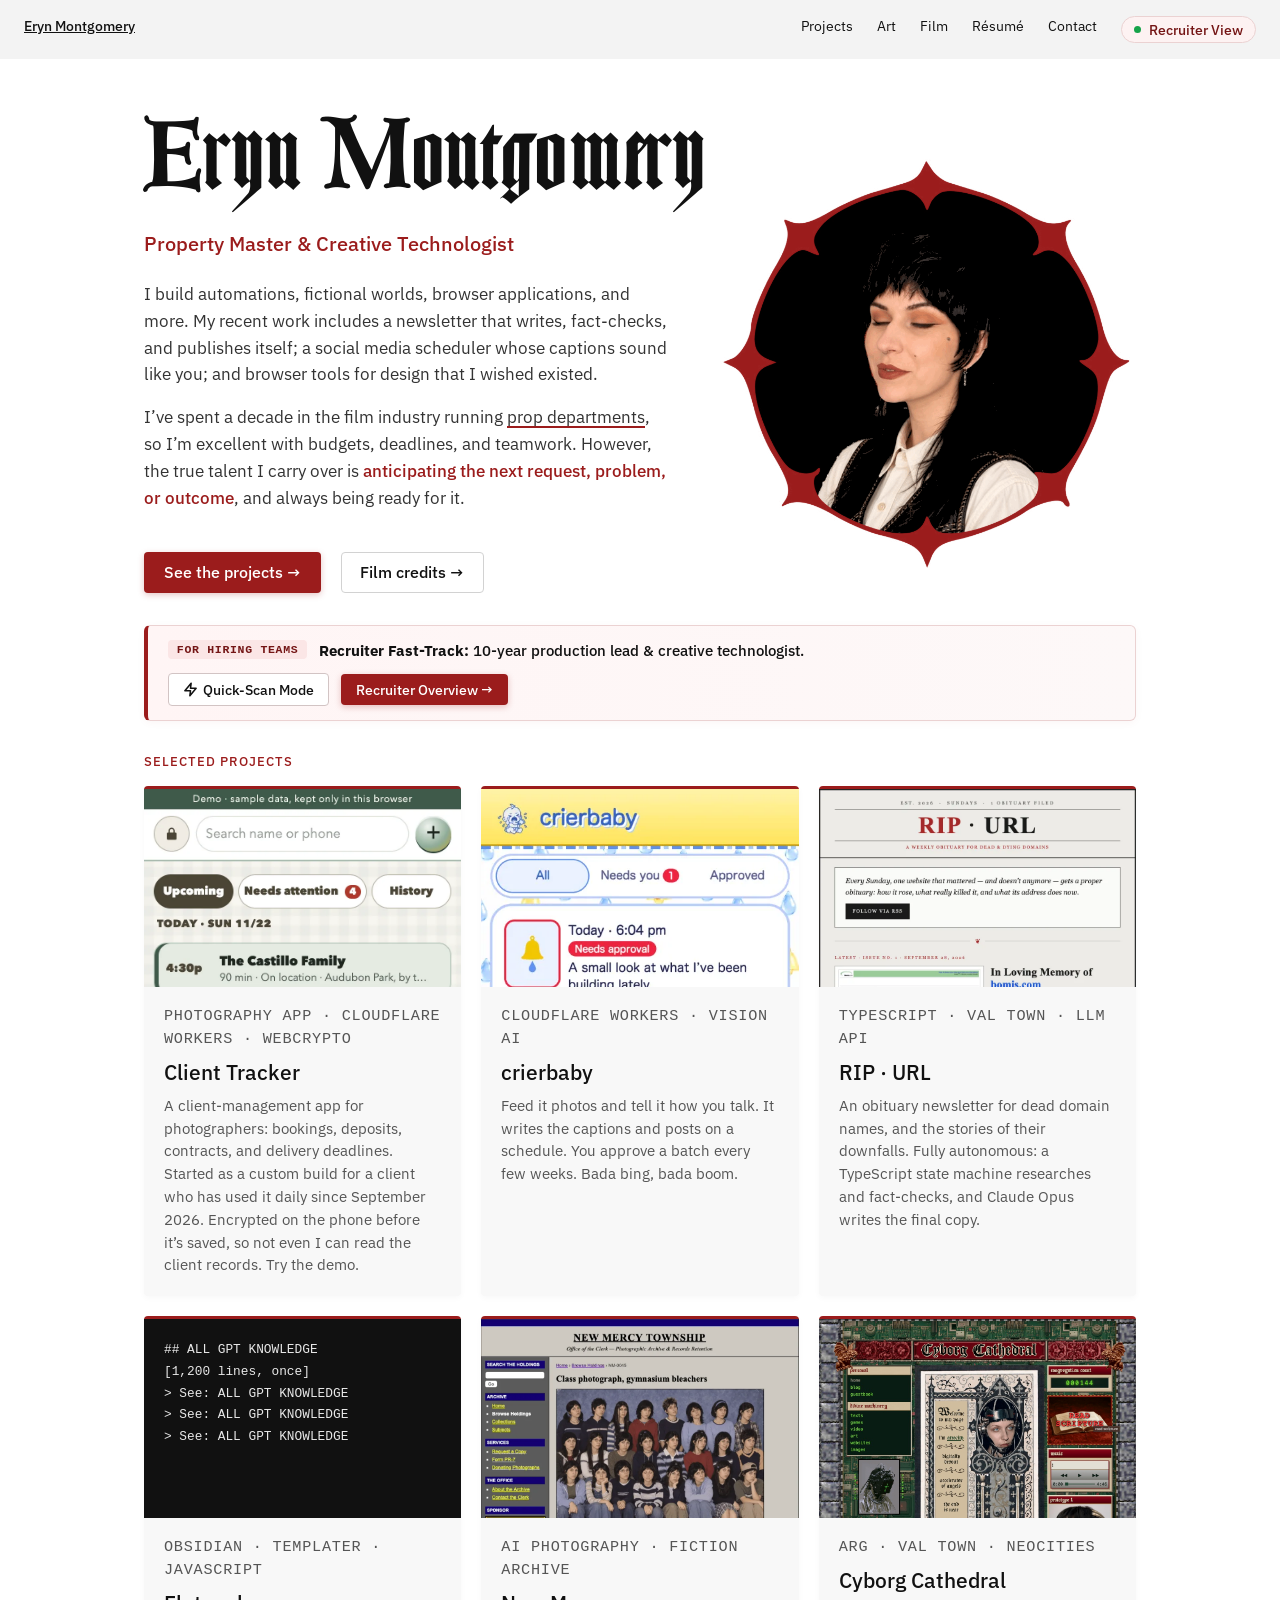
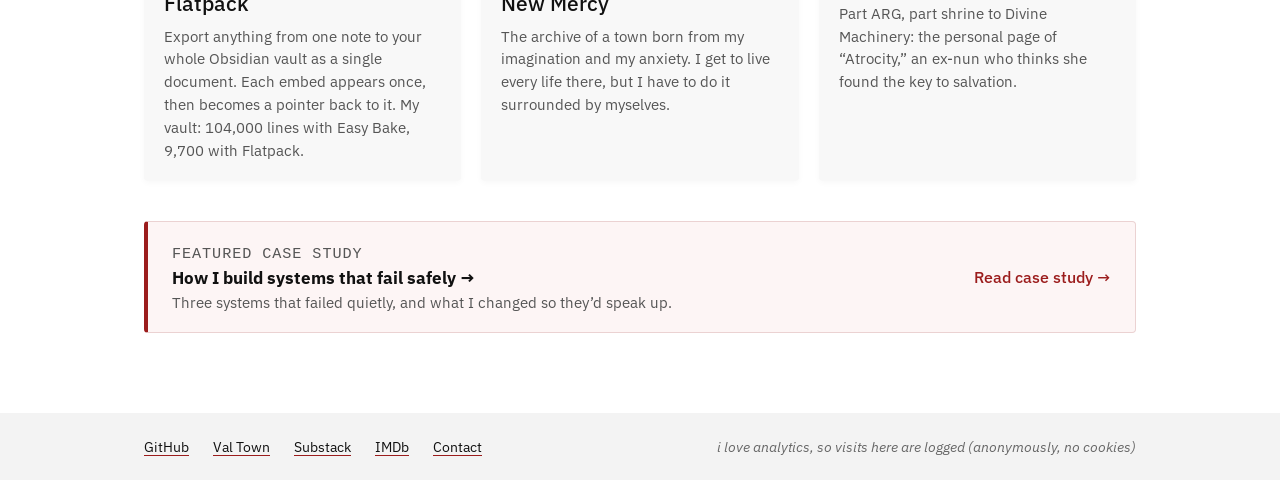
==== commit 9bb8cedb: "Projects page overhaul: featured projects, compact cards, screenshots, demo links - Featured Client " ====
--- a/index.html
+++ b/index.html
@@ -43,7 +43,7 @@
       </div>
       <div class="frame"></div>
     </div>
-    <p class="tagline">Creative Technologist</p>
+    <p class="tagline">Property Master &amp; Creative Technologist</p>
     <div class="intro-text">
       <p class="blurb">I build automations, fictional worlds, browser applications, and more. My recent work includes a newsletter that writes, fact-checks, and publishes itself; a social media scheduler whose captions sound like you; and browser tools for design that I wished existed.</p>
       <p class="blurb">I’ve spent a decade in the film industry running <a class="film-link" href="film.html" aria-haspopup="true">prop departments</a>, so I’m excellent with budgets, deadlines, and teamwork. However, the true talent I carry over is <strong>anticipating the next request, problem, or outcome</strong>, and always being ready for it.</p>
@@ -51,7 +51,7 @@
         <ul>
           <li><em>Goons</em> (2024) <span class="role">· Property Master</span></li>
           <li><em>Chopin</em> (2023) <span class="role">· Property Master</span></li>
-          <li><em>Hitman</em> (2022) <span class="role">· Asst. Propmaster · dir. Richard Linklater</span></li>
+          <li><em>Hit Man</em> (2022) <span class="role">· Asst. Propmaster · dir. Richard Linklater</span></li>
           <li><em>Master Gardener</em> (2022) <span class="role">· Property Master · dir. Paul Schrader</span></li>
           <li><em>Queen of the South</em> (2020–21) <span class="role">· Property Master &amp; Props Buyer</span></li>
           <li><em>American Factory</em> (2019) <span class="role">· Addl. Asst. Editor</span><span class="award">Won Best Documentary Feature, 2020 Oscars</span></li>
@@ -96,7 +96,7 @@
             <span class="tech-pill">Claude &amp; Vision APIs</span>
             <span class="tech-pill">D1 SQLite</span>
             <span class="tech-pill">HTML5 Canvas</span>
-            <span class="tech-pill">AST Compilers</span>
+            <span class="tech-pill">Obsidian Templater</span>
             <span class="tech-pill">CI/CD Tests</span>
           </div>
         </div>
@@ -105,7 +105,7 @@
           <div class="quick-scan-stats">
             <div class="quick-stat">
               <strong>104k → 9.7k</strong>
-              <span>Lines in vault AST reduction</span>
+              <span>Lines in a vault export, after Flatpack removed repeated embeds</span>
             </div>
             <div class="quick-stat">
               <strong>0 Duplicates</strong>
@@ -135,17 +135,23 @@
   <section class="home-projects" aria-labelledby="home-projects-title">
     <h2 id="home-projects-title">Selected projects</h2>
     <div class="home-cards">
+      <a class="home-card" href="unlikely-archivist.html#client-tracker-title">
+        <img class="card-preview" src="assets/screens/client-tracker-home.webp" alt="" width="780" height="1688" loading="lazy">
+        <div class="card-tags"><span class="card-tag">Photography App · Cloudflare Workers · WebCrypto</span></div>
+        <strong>Client Tracker</strong>
+        <span>A client-management app for photographers: bookings, deposits, contracts, and delivery deadlines. Started as a custom build for a client who has used it daily since September 2026. Encrypted on the phone before it’s saved, so not even I can read the client records. Try the demo.</span>
+      </a>
+      <a class="home-card" href="unlikely-archivist.html#crierbaby-title">
+        <img class="card-preview" src="assets/crierbaby/crierbaby-queue.webp" alt="" width="480" height="1039" loading="lazy">
+        <div class="card-tags"><span class="card-tag">Cloudflare Workers · Vision AI</span></div>
+        <strong>crierbaby</strong>
+        <span>Feed it photos and tell it how you talk. It writes the captions and posts on a schedule. You approve a batch every few weeks. Bada bing, bada boom.</span>
+      </a>
       <a class="home-card" href="unlikely-archivist.html#ripurl-title">
         <img class="card-preview" src="assets/ripurl-home.webp" alt="" width="860" height="538" loading="lazy">
         <div class="card-tags"><span class="card-tag">TypeScript · Val Town · LLM API</span></div>
         <strong>RIP · URL</strong>
         <span>An obituary newsletter for dead domain names, and the stories of their downfalls. Fully autonomous: a TypeScript state machine researches and fact-checks, and Claude Opus writes the final copy.</span>
-      </a>
-      <a class="home-card" href="unlikely-archivist.html#crierbaby-title">
-        <img class="card-preview" src="assets/crierbaby/crierbaby-queue.webp" alt="" width="480" height="1039" loading="lazy">
-        <div class="card-tags"><span class="card-tag">Cloudflare Workers · Vision AI</span></div>
-        <strong>crierbaby</strong>
-        <span>Feed it photos and tell it how you talk. It writes the captions and posts on a schedule. You approve a batch every few weeks. Bada bing, bada boom.</span>
       </a>
       <a class="home-card" href="unlikely-archivist.html#flatpack-title">
         <pre class="card-preview flatpack-preview" aria-hidden="true">## ALL GPT KNOWLEDGE
@@ -153,7 +159,7 @@
 &gt; See: ALL GPT KNOWLEDGE
 &gt; See: ALL GPT KNOWLEDGE
 &gt; See: ALL GPT KNOWLEDGE</pre>
-        <div class="card-tags"><span class="card-tag">Obsidian · Templater · AST</span></div>
+        <div class="card-tags"><span class="card-tag">Obsidian · Templater · JavaScript</span></div>
         <strong>Flatpack</strong>
         <span>Export anything from one note to your whole Obsidian vault as a single document. Each embed appears once, then becomes a pointer back to it. My vault: 104,000 lines with Easy Bake, 9,700 with Flatpack.</span>
       </a>
--- a/style.css
+++ b/style.css
@@ -156,12 +156,11 @@
 /* three tech projects on the first row, two art projects centered under them */
 .home-cards { display: grid; grid-template-columns: repeat(6, minmax(0, 1fr)); gap: 1.25rem; }
 .home-card { grid-column: span 2; }
-.home-card:nth-child(4) { grid-column: 2 / span 2; }
 @media (max-width: 42rem) {
   .intro { grid-template-columns: minmax(0, 1fr); grid-template-areas: "name" "title" "portrait" "text"; }
   .intro .portrait { justify-self: center; margin: 0 0 1.5rem; }
   .home-cards { grid-template-columns: 1fr; }
-  .home-card, .home-card:nth-child(4) { grid-column: auto; }
+  .home-card { grid-column: auto; }
 }
 .home-card {
   display: grid;
@@ -593,6 +592,70 @@
 .featured-project-full {
   grid-column: 1 / -1;
 }
+/* projects page categories */
+.project-jump { display: flex; flex-wrap: wrap; gap: 0.5rem 1.25rem; margin: 1.5rem 0 0; }
+.project-jump a { color: #111; font-weight: 500; text-decoration-color: #9b1c1c; text-underline-offset: 3px; }
+.project-jump a:hover { color: #9b1c1c; }
+.page .project-category {
+  margin: 3.5rem 0 1.25rem;
+  padding-bottom: 0.5rem;
+  border-bottom: 1px solid #e0d8d8;
+  color: #9b1c1c;
+  font: 500 0.85rem/1.2 "IBM Plex Sans", sans-serif;
+  letter-spacing: 0.08em;
+  text-transform: uppercase;
+  scroll-margin-top: 4rem;
+}
+/* featured: text left, screenshots right */
+.feature-stack { display: grid; gap: 1.5rem; }
+.feature-split { display: grid; grid-template-columns: minmax(0, 1fr) minmax(0, 1fr); gap: clamp(1.5rem, 4vw, 3rem); align-items: center; }
+.feature-media .project-shot { margin: 0; }
+.feature-media .phone-strip { margin: 0; gap: 0.75rem; }
+.feature-media .project-shot-phone { max-width: 17rem; }
+.feature-text .project-story { margin-top: 1.25rem; }
+.feature-text .project-pipeline { margin: 1.25rem 0; }
+.feature-text .project-result { margin: 1.25rem 0; }
+.demo-note { color: #555; font-size: 0.9rem; }
+/* compact cards */
+.mini-grid { display: grid; grid-template-columns: repeat(auto-fill, minmax(min(100%, 15rem), 1fr)); gap: 1.25rem; }
+.mini-grid-2 { grid-template-columns: repeat(2, minmax(0, 1fr)); }
+@media (max-width: 42rem) { .mini-grid-2 { grid-template-columns: 1fr; } }
+.mini-project {
+  display: flex; flex-direction: column;
+  background: #f8f8f8; border-top: 3px solid #9b1c1c; border-radius: 6px; overflow: hidden;
+  box-shadow: 0 2px 8px rgba(0, 0, 0, 0.03);
+  transition: box-shadow 0.22s ease;
+}
+.mini-project:hover { box-shadow: 0 8px 24px -4px rgba(0, 0, 0, 0.08); }
+.mini-media { display: block; aspect-ratio: 16 / 10; overflow: hidden; background: #111; border-bottom: 1px solid #e2e2e2; }
+.mini-media img { display: block; width: 100%; height: 100%; object-fit: cover; object-position: top; transition: transform 0.3s ease; }
+a.mini-media:hover img { transform: scale(1.03); }
+.mini-body { display: flex; flex-direction: column; flex: 1; padding: 1.1rem 1.25rem 1.25rem; }
+.mini-body .project-kicker { font-size: 0.7rem; }
+.page .mini-body h3 { margin: 0 0 0.5rem; font: 500 1.35rem/1.15 "IBM Plex Sans", sans-serif; letter-spacing: -0.02em; text-transform: none; color: #111; }
+.mini-lead { margin: 0; color: #222; font-size: 0.95rem; line-height: 1.45; }
+.mini-how { margin: 0.6rem 0 0; color: #666; font-size: 0.85rem; line-height: 1.45; }
+.mini-links { display: flex; flex-wrap: wrap; align-items: center; gap: 0.6rem 1rem; margin-top: auto; padding-top: 1rem; }
+.mini-cta { padding: 0.55rem 0.9rem; font-size: 0.88rem; }
+.flatpack-mini { margin: 0; height: 100%; box-sizing: border-box; padding: 1.25rem; color: #e8e8e8; background: #111; font: 0.82rem/1.6 ui-monospace, "SFMono-Regular", Consolas, monospace; }
+.breakdown-panel { height: 100%; box-sizing: border-box; padding: 1rem 1.1rem; background: #fffdf7; color: #222; font: 0.78rem/1.4 ui-monospace, "SFMono-Regular", Consolas, monospace; }
+.breakdown-panel div { display: grid; grid-template-columns: 2rem 1fr 3rem; gap: 0.5rem; padding: 0.4rem 0; border-bottom: 1px solid #ece6d8; }
+.breakdown-panel div span:last-child { text-align: right; color: #9b1c1c; }
+.breakdown-panel .bp-head { color: #888; text-transform: uppercase; font-size: 0.68rem; letter-spacing: 0.06em; }
+/* project screenshots */
+.project-shot {
+  margin: 1.5rem 0 0;
+  border: 1px solid #dcd2d2;
+  border-radius: 6px;
+  overflow: hidden;
+  background: #fff;
+  box-shadow: 0 10px 28px -12px rgba(0, 0, 0, 0.18);
+}
+.project-shot img { display: block; width: 100%; height: auto; aspect-ratio: 16 / 10; object-fit: cover; object-position: top; }
+.project-shot figcaption { padding: 0.5rem 0.75rem; color: #555; font-size: 0.82rem; border-top: 1px solid #eee; }
+.project-shot-phone { max-width: 15rem; margin-left: auto; margin-right: auto; }
+.project-shot-phone img { aspect-ratio: auto; }
+
 /* ---------- art page ---------- */
 .art-page { max-width: 72rem; }
 .art-work {
@@ -658,6 +721,9 @@
 }
 .project-story-split { grid-template-columns: repeat(2, minmax(0, 1fr)); gap: 2rem; }
 
+@media (max-width: 52rem) {
+  .feature-split { grid-template-columns: 1fr; }
+}
 @media (max-width: 42rem) {
   .project-grid { grid-template-columns: 1fr; }
   .project-story-split { grid-template-columns: 1fr; }
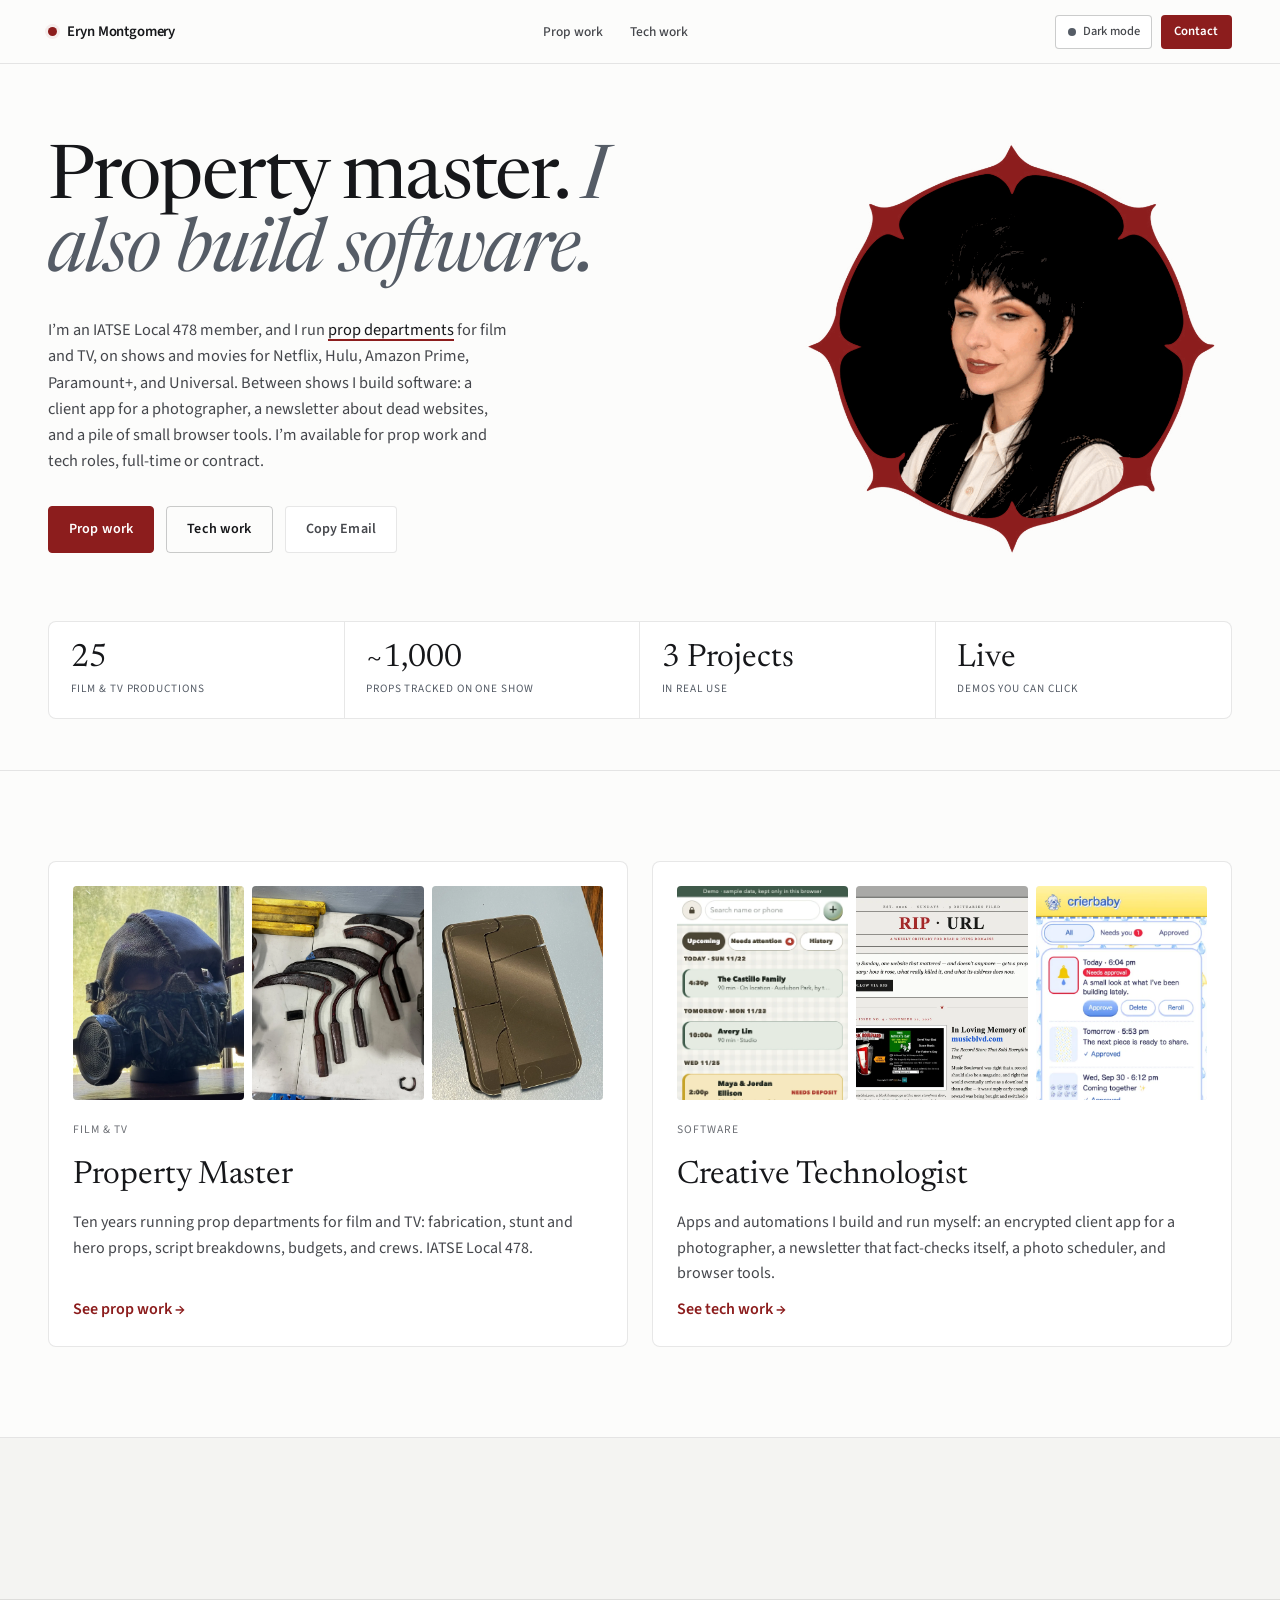
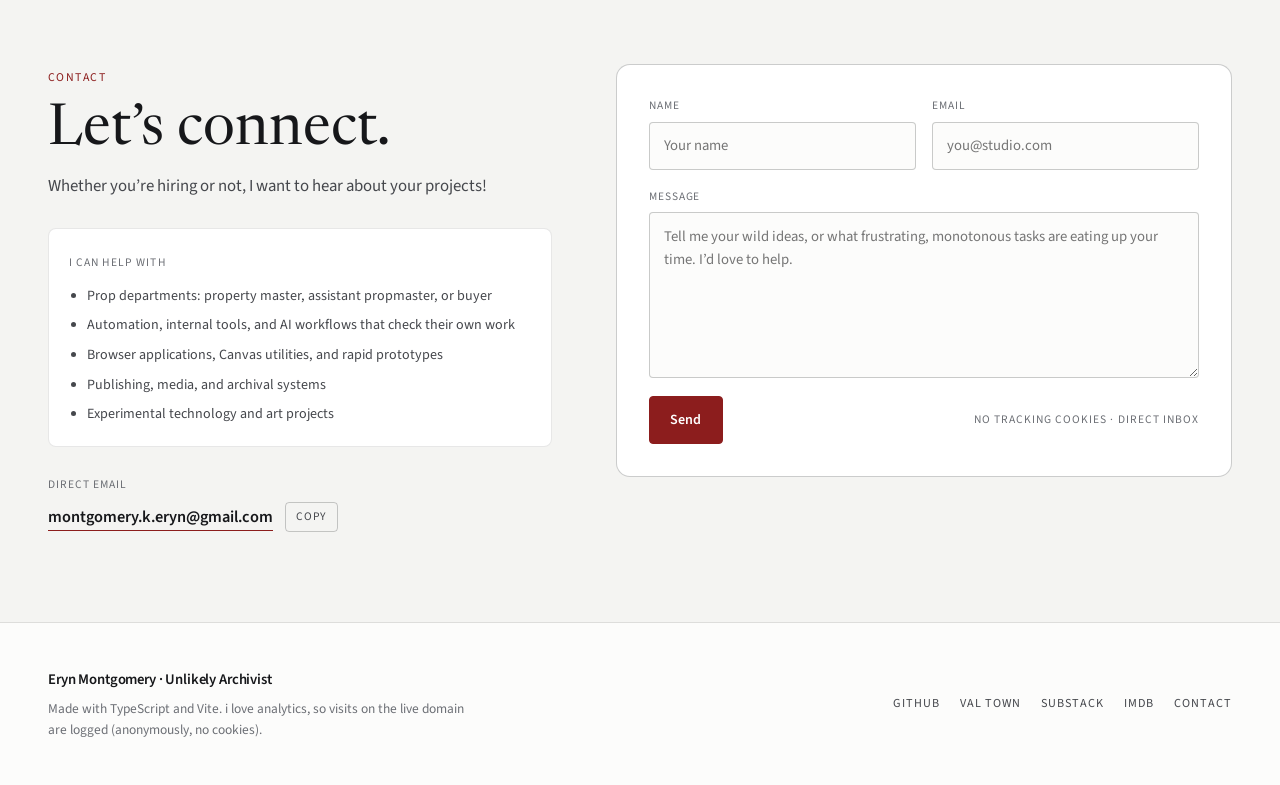
==== commit f7a78639: "feat: replace homepage with portfolio v2 (home, props, tech pages)" ====
--- a/index.html
+++ b/index.html
@@ -1,309 +1,95 @@
 <!DOCTYPE html>
-<html lang="en">
+<html lang="en" data-theme="light">
 <head>
   <meta charset="UTF-8">
   <meta name="viewport" content="width=device-width, initial-scale=1.0">
-  <title>Eryn Montgomery · Creative Technologist</title>
-  <meta name="description" content="Creative technologist. Eryn Montgomery builds automations, fictional worlds, browser applications, and more.">
-  <meta property="og:title" content="Eryn Montgomery · Creative Technologist">
-  <meta property="og:description" content="Creative technologist. Eryn Montgomery builds automations, fictional worlds, browser applications, and more.">
+  <title>Eryn Montgomery · Property Master &amp; Creative Technologist</title>
+  <meta name="description" content="Eryn Montgomery: film and TV property master (IATSE Local 478) and creative technologist who builds apps and automations.">
+  <meta property="og:title" content="Eryn Montgomery · Property Master &amp; Creative Technologist">
+  <meta property="og:description" content="Autonomous systems, encrypted browser apps, fictional worlds, and a decade running film prop departments.">
   <meta property="og:type" content="website">
   <meta property="og:url" content="https://erynmontgomery.com/">
-  <meta property="og:image" content="https://erynmontgomery.com/assets/og-image.png">
+  <meta property="og:image" content="media/og-image.png">
   <meta name="twitter:card" content="summary_large_image">
-  <link rel="canonical" href="https://erynmontgomery.com/">
-  <link rel="icon" href="assets/favicon.png" sizes="64x64">
-  <link rel="icon" href="assets/favicon.svg" type="image/svg+xml">
+  <link rel="icon" href="media/favicon.svg" type="image/svg+xml">
+  <link rel="icon" href="media/favicon.png" sizes="64x64">
   <link rel="preconnect" href="https://fonts.googleapis.com">
   <link rel="preconnect" href="https://fonts.gstatic.com" crossorigin>
-  <link href="https://fonts.googleapis.com/css2?family=IBM+Plex+Sans:ital,wght@0,400;0,500;1,400;1,500&display=swap" rel="stylesheet">
-  <link rel="preload" href="assets/fonts/lombarduerer.woff2" as="font" type="font/woff2" crossorigin>
-  <link rel="preload" as="image" href="assets/eryn-portrait-anim.gif" fetchpriority="high">
-  <link rel="preload" as="image" href="assets/portrait-frame-inner.png">
-  <link rel="preload" as="image" href="assets/portrait-frame-black.png">
-  <link rel="stylesheet" href="style.css">
+  <link href="https://fonts.googleapis.com/css2?family=Newsreader:ital,opsz,wght@0,6..72,400;0,6..72,500;1,6..72,400&family=IBM+Plex+Mono:wght@400;500&family=Source+Sans+3:wght@400;500;600;700&display=swap" rel="stylesheet">
+  <script>
+    try {
+      var savedTheme = localStorage.getItem('eryn-theme');
+      if (savedTheme === 'light' || savedTheme === 'dark') {
+        document.documentElement.dataset.theme = savedTheme;
+      }
+    } catch (e) {}
+  </script>
+  <script type="module" crossorigin src="./assets/main-DyHyAk28.js"></script>
+  <link rel="stylesheet" crossorigin href="./assets/main-Bi_H7M8p.css">
 </head>
-<body>
-  <a class="skip-link" href="#main">Skip to main content</a>
-  <nav class="topnav" aria-label="Sections">
-    <a class="home" href="index.html" aria-current="page">Eryn Montgomery</a>
-    <a href="unlikely-archivist.html">Projects</a>
-    <a href="art.html">Art</a>
-    <a href="film.html">Film</a>
-    <a href="resume.html">Résumé</a>
-    <a href="contact.html">Contact</a>
-    <a href="recruiter.html" class="nav-recruiter"><span class="recruiter-badge-dot"></span>Recruiter View</a>
-  </nav>
+<body data-page="home">
+  <a class="skip-link" href="#main">Skip to content</a>
 
-  <section class="intro" id="main">
-    <h1><span>Eryn Montgomery</span></h1>
-    <div class="portrait">
-      <div class="clip">
-        <img class="portrait-img" src="assets/eryn-portrait-anim.gif" alt="Eryn Montgomery" width="378" height="500" fetchpriority="high">
-      </div>
-      <div class="frame"></div>
-    </div>
-    <p class="tagline">Property Master &amp; Creative Technologist</p>
-    <div class="intro-text">
-      <p class="blurb">I build automations, fictional worlds, browser applications, and more. My recent work includes a newsletter that writes, fact-checks, and publishes itself; a social media scheduler whose captions sound like you; and browser tools for design that I wished existed.</p>
-      <p class="blurb">I’ve spent a decade in the film industry running <a class="film-link" href="film.html" aria-haspopup="true">prop departments</a>, so I’m excellent with budgets, deadlines, and teamwork. However, the true talent I carry over is <strong>anticipating the next request, problem, or outcome</strong>, and always being ready for it.</p>
-      <div class="film-card" id="film-card">
-        <ul>
-          <li><em>Goons</em> (2024) <span class="role">· Property Master</span></li>
-          <li><em>Chopin</em> (2023) <span class="role">· Property Master</span></li>
-          <li><em>Hit Man</em> (2022) <span class="role">· Asst. Propmaster · dir. Richard Linklater</span></li>
-          <li><em>Master Gardener</em> (2022) <span class="role">· Property Master · dir. Paul Schrader</span></li>
-          <li><em>Queen of the South</em> (2020–21) <span class="role">· Property Master &amp; Props Buyer</span></li>
-          <li><em>American Factory</em> (2019) <span class="role">· Addl. Asst. Editor</span><span class="award">Won Best Documentary Feature, 2020 Oscars</span></li>
-        </ul>
-        <a class="more" href="film.html">See full filmography →</a>
-      </div>
-      <p class="intro-links">
-        <a class="btn-primary" href="unlikely-archivist.html">See the projects →</a>
-        <a class="btn-secondary" href="film.html">Film credits →</a>
-      </p>
-    </div>
-  </section>
+  <header class="topbar" id="topbar">
+    <div class="container topbar-inner">
+      <a class="brand" href="#top">
+        <span class="brand-mark" aria-hidden="true"></span>
+        <span class="brand-name">Eryn Montgomery</span>
+      </a>
 
-  <!-- Recruiter Fast-Track Banner -->
-  <aside class="recruiter-home-banner" aria-label="Recruiter briefing">
-    <div class="recruiter-callout-bar">
-      <div class="recruiter-callout-text">
-        <span class="recruiter-tag-pill">For Hiring Teams</span>
-        <span class="recruiter-callout-title"><strong>Recruiter Fast-Track:</strong> 10-year production lead &amp; creative technologist.</span>
-      </div>
-      <div class="recruiter-callout-actions">
-        <button class="btn-toggle-scan" id="btn-toggle-scan" type="button" aria-expanded="false" aria-controls="recruiter-quick-scan">
-          <svg width="15" height="15" viewBox="0 0 24 24" fill="none" stroke="currentColor" stroke-width="2.5" stroke-linecap="round" stroke-linejoin="round" aria-hidden="true"><polygon points="13 2 3 14 12 14 11 22 21 10 12 10 13 2"/></svg>
-          <span id="scan-toggle-label">Quick-Scan Mode</span>
+      <nav class="main-nav" aria-label="Primary sections">
+        <a href="props.html">Prop work</a>
+        <a href="tech.html">Tech work</a>
+      </nav>
+
+      <div class="topbar-controls">
+        <button type="button" class="theme-toggle" id="theme-toggle" aria-pressed="false" title="Switch to dark mode">
+          <span class="theme-dot" aria-hidden="true"></span>
+          <span class="theme-label">Dark mode</span>
         </button>
-        <a class="btn-recruiter-hub" href="recruiter.html">Recruiter Overview →</a>
+        <a class="nav-cta" href="#contact">Contact</a>
       </div>
     </div>
+  </header>
 
-    <div class="recruiter-quick-scan" id="recruiter-quick-scan">
-      <div class="quick-scan-grid">
-        <div class="quick-scan-block">
-          <h4>Availability &amp; Focus</h4>
-          <p><strong>Available Immediately</strong> for full-time &amp; contract roles. Remote or hybrid (New Orleans, Columbus, OH, or relocation).</p>
-          <p style="margin-top: 0.5rem; font-size: 0.85rem; color: #555;">Targeting: <strong>Creative Technologist · AI Systems &amp; Automation · Full-Stack Edge Prototyper · Production Lead</strong></p>
-        </div>
-        <div class="quick-scan-block">
-          <h4>Core Tech Stack</h4>
-          <div class="tech-stack-pills" style="margin: 0;">
-            <span class="tech-pill">TypeScript</span>
-            <span class="tech-pill">Cloudflare Workers</span>
-            <span class="tech-pill">Claude &amp; Vision APIs</span>
-            <span class="tech-pill">D1 SQLite</span>
-            <span class="tech-pill">HTML5 Canvas</span>
-            <span class="tech-pill">Obsidian Templater</span>
-            <span class="tech-pill">CI/CD Tests</span>
-          </div>
-        </div>
-        <div class="quick-scan-block">
-          <h4>Key Proof Points</h4>
-          <div class="quick-scan-stats">
-            <div class="quick-stat">
-              <strong>104k → 9.7k</strong>
-              <span>Lines in a vault export, after Flatpack removed repeated embeds</span>
-            </div>
-            <div class="quick-stat">
-              <strong>0 Duplicates</strong>
-              <span>100% idempotent post reliability</span>
-            </div>
-            <div class="quick-stat">
-              <strong>5 Gates</strong>
-              <span>Hallucination prevention pipeline</span>
-            </div>
-            <div class="quick-stat">
-              <strong>10+ Years</strong>
-              <span>Film leadership &amp; budgets</span>
-            </div>
-          </div>
-        </div>
+  <main id="main">
+    <section id="top" class="section-hero" aria-label="Introduction"></section>
+    <section id="paths" class="section-band" aria-label="Prop work and tech work"></section>
+    <section id="dossier" class="section-band section-alt" aria-label="Contact"></section>
+  </main>
+
+  <footer class="colophon">
+    <div class="container colophon-inner">
+      <div class="colophon-left">
+        <span class="brand-name">Eryn Montgomery · Unlikely Archivist</span>
+        <p class="colophon-note">
+          Made with TypeScript and Vite. i love analytics, so visits on the live domain are logged (anonymously, no cookies).
+        </p>
       </div>
-      <div class="quick-scan-footer">
-        <div class="quick-scan-links">
-          <a class="btn-primary" style="padding: 0.5rem 1rem; font-size: 0.88rem;" href="assets/eryn-montgomery-resume.pdf" download>Download Résumé PDF</a>
-          <button class="btn-secondary" id="home-copy-email" type="button" style="padding: 0.45rem 0.9rem; font-size: 0.88rem; cursor: pointer;">Copy Email</button>
-        </div>
-        <a class="project-secondary" href="recruiter.html" style="font-size: 0.9rem;">View complete recruiter overview with architecture breakdowns →</a>
+      <div class="colophon-links">
+        <a href="https://github.com/unlikely-archivist" target="_blank" rel="noopener noreferrer">GitHub</a>
+        <a href="https://www.val.town/u/unlikelyarchivist" target="_blank" rel="noopener noreferrer">Val Town</a>
+        <a href="https://substack.com/@unlikelyarchivist" target="_blank" rel="noopener noreferrer">Substack</a>
+        <a href="https://www.imdb.com/name/nm5005363/" target="_blank" rel="noopener noreferrer">IMDb</a>
+        <a href="#contact">Contact</a>
       </div>
     </div>
-  </aside>
+  </footer>
 
-  <section class="home-projects" aria-labelledby="home-projects-title">
-    <h2 id="home-projects-title">Selected projects</h2>
-    <div class="home-cards">
-      <a class="home-card" href="unlikely-archivist.html#client-tracker-title">
-        <img class="card-preview" src="assets/screens/client-tracker-home.webp" alt="" width="780" height="1688" loading="lazy">
-        <div class="card-tags"><span class="card-tag">Photography App · Cloudflare Workers · WebCrypto</span></div>
-        <strong>Client Tracker</strong>
-        <span>A client-management app for photographers: bookings, deposits, contracts, and delivery deadlines. Started as a custom build for a client who has used it daily since September 2026. Encrypted on the phone before it’s saved, so not even I can read the client records. Try the demo.</span>
-      </a>
-      <a class="home-card" href="unlikely-archivist.html#crierbaby-title">
-        <img class="card-preview" src="assets/crierbaby/crierbaby-queue.webp" alt="" width="480" height="1039" loading="lazy">
-        <div class="card-tags"><span class="card-tag">Cloudflare Workers · Vision AI</span></div>
-        <strong>crierbaby</strong>
-        <span>Feed it photos and tell it how you talk. It writes the captions and posts on a schedule. You approve a batch every few weeks. Bada bing, bada boom.</span>
-      </a>
-      <a class="home-card" href="unlikely-archivist.html#ripurl-title">
-        <img class="card-preview" src="assets/ripurl-home.webp" alt="" width="860" height="538" loading="lazy">
-        <div class="card-tags"><span class="card-tag">TypeScript · Val Town · LLM API</span></div>
-        <strong>RIP · URL</strong>
-        <span>An obituary newsletter for dead domain names, and the stories of their downfalls. Fully autonomous: a TypeScript state machine researches and fact-checks, and Claude Opus writes the final copy.</span>
-      </a>
-      <a class="home-card" href="unlikely-archivist.html#flatpack-title">
-        <pre class="card-preview flatpack-preview" aria-hidden="true">## ALL GPT KNOWLEDGE
-[1,200 lines, once]
-&gt; See: ALL GPT KNOWLEDGE
-&gt; See: ALL GPT KNOWLEDGE
-&gt; See: ALL GPT KNOWLEDGE</pre>
-        <div class="card-tags"><span class="card-tag">Obsidian · Templater · JavaScript</span></div>
-        <strong>Flatpack</strong>
-        <span>Export anything from one note to your whole Obsidian vault as a single document. Each embed appears once, then becomes a pointer back to it. My vault: 104,000 lines with Easy Bake, 9,700 with Flatpack.</span>
-      </a>
-      <a class="home-card" href="art.html#new-mercy-title">
-        <img class="card-preview" src="assets/art/new-mercy-nm-0045-page.webp" alt="" width="995" height="622" loading="lazy">
-        <div class="card-tags"><span class="card-tag">AI Photography · Fiction Archive</span></div>
-        <strong>New Mercy</strong>
-        <span>The archive of a town born from my imagination and my anxiety. I get to live every life there, but I have to do it surrounded by myselves.</span>
-      </a>
-      <a class="home-card" href="art.html#cyborg-cathedral-title">
-        <img class="card-preview" src="assets/art/cyborg-cathedral-home.jpg" alt="" width="1029" height="877" loading="lazy">
-        <div class="card-tags"><span class="card-tag">ARG · Val Town · Neocities</span></div>
-        <strong>Cyborg Cathedral</strong>
-        <span>Part ARG, part shrine to Divine Machinery: the personal page of “Atrocity,” an ex-nun who thinks she found the key to salvation.</span>
-      </a>
+  <!-- Archival Image Lightbox -->
+  <div class="lightbox" id="lightbox" role="dialog" aria-modal="true" aria-label="Image inspector" hidden>
+    <div class="lightbox-frame">
+      <button type="button" class="lightbox-close" id="lightbox-close" aria-label="Close image inspector">ESC ✕</button>
+      <img id="lightbox-img" alt="">
+      <p class="lightbox-caption" id="lightbox-caption"></p>
     </div>
-
-    <a class="case-study-banner" href="case-study-failing-safely.html">
-      <div class="case-study-banner-text">
-        <span class="case-study-badge">Featured Case Study</span>
-        <strong>How I build systems that fail safely →</strong>
-        <span>Three systems that failed quietly, and what I changed so they’d speak up.</span>
-      </div>
-      <span class="case-study-banner-action">Read case study →</span>
-    </a>
-  </section>
-
-  <script>
-    // Animates once on page load and freezes; stays static for prefers-reduced-motion.
-    const portraitImg = document.querySelector('.portrait-img');
-    const reduceMotion = matchMedia('(prefers-reduced-motion: reduce)');
-    if (reduceMotion.matches) {
-      portraitImg.src = 'assets/eryn-portrait-still.png';
-    } else {
-      // GIF is encoded to loop=1 (stops on last frame after ~4.87s).
-      // Wait for load so network delay doesn't cut the animation short.
-      const freeze = () => setTimeout(() => {
-        portraitImg.src = 'assets/eryn-portrait-end.png';
-      }, 4900);
-      if (portraitImg.complete) {
-        freeze();
-      } else {
-        portraitImg.addEventListener('load', freeze, { once: true });
-      }
-    }
-
-    // Place the credits card just under the film link, wherever the line wraps.
-    const filmLink = document.querySelector('.film-link');
-    const filmCard = document.querySelector('.film-card');
-    const placeCard = () => {
-      // anchor to the link's last line, since the link can wrap
-      const lines = filmLink.getClientRects();
-      if (!lines.length) return;
-      const last = lines[lines.length - 1];
-      const box = filmCard.offsetParent ? filmCard.offsetParent.getBoundingClientRect() : { top: 0, left: 0 };
-      filmCard.style.top = `${last.bottom - box.top + 6}px`;
-      // start under that line, but shift left if the card would run off the right edge of the window
-      const maxLeft = innerWidth - 16 - box.left - filmCard.offsetWidth;
-      filmCard.style.left = `${Math.max(16 - box.left, Math.min(last.left - box.left, maxLeft))}px`;
-    };
-    filmLink.addEventListener('pointerenter', placeCard);
-    filmLink.addEventListener('focus', placeCard);
-    window.addEventListener('resize', placeCard);
-
-    // Recruiter Quick-Scan toggle
-    const toggleBtn = document.getElementById('btn-toggle-scan');
-    const scanPanel = document.getElementById('recruiter-quick-scan');
-    const toggleLabel = document.getElementById('scan-toggle-label');
-    if (toggleBtn && scanPanel) {
-      toggleBtn.addEventListener('click', () => {
-        const isOpen = scanPanel.classList.toggle('active');
-        toggleBtn.setAttribute('aria-expanded', isOpen);
-        toggleLabel.textContent = isOpen ? 'Hide Quick-Scan' : 'Quick-Scan Mode';
-      });
-    }
-
-    // Email clipboard copy with toast
-    function copyEmail() {
-      const email = 'montgomery.k.eryn@gmail.com';
-      const toast = document.getElementById('toast-notice');
-      const showToast = () => {
-        if (!toast) return;
-        toast.classList.add('show');
-        setTimeout(() => toast.classList.remove('show'), 3200);
-      };
-      if (navigator.clipboard && navigator.clipboard.writeText) {
-        navigator.clipboard.writeText(email).then(showToast);
-      } else {
-        const ta = document.createElement('textarea');
-        ta.value = email;
-        document.body.appendChild(ta);
-        ta.select();
-        document.execCommand('copy');
-        document.body.removeChild(ta);
-        showToast();
-      }
-    }
-
-    const homeCopy = document.getElementById('home-copy-email');
-    if (homeCopy) homeCopy.addEventListener('click', copyEmail);
-
-    const dockCopy = document.getElementById('dock-copy-email');
-    if (dockCopy) dockCopy.addEventListener('click', copyEmail);
-
-    // Show floating dock on scroll
-    const dock = document.getElementById('recruiter-dock');
-    if (dock) {
-      window.addEventListener('scroll', () => {
-        if (window.scrollY > 320) {
-          dock.classList.add('visible');
-        } else {
-          dock.classList.remove('visible');
-        }
-      }, { passive: true });
-    }
-  </script>
-
-  <!-- Floating Sticky Recruiter Dock (shown on scroll) -->
-  <aside class="floating-recruiter-dock" id="recruiter-dock" aria-label="Recruiter Quick Actions">
-    <span class="dock-title">
-      <span class="recruiter-badge-dot"></span>
-      Eryn Montgomery · Creative Technologist
-    </span>
-    <div class="dock-actions">
-      <a class="dock-btn" href="assets/eryn-montgomery-resume.pdf" download>Download PDF</a>
-      <button class="dock-btn-secondary" id="dock-copy-email" type="button">Copy Email</button>
-      <a class="dock-btn-secondary" href="recruiter.html">Recruiter View</a>
-    </div>
-  </aside>
-
-  <!-- Toast Notification -->
-  <div class="toast-notice" id="toast-notice" role="status" aria-live="polite">
-    <svg width="18" height="18" viewBox="0 0 24 24" fill="none" stroke="currentColor" stroke-width="2.5" stroke-linecap="round" stroke-linejoin="round" aria-hidden="true"><polyline points="20 6 9 17 4 12"/></svg>
-    <span>Email copied to clipboard!</span>
   </div>
 
-  <footer class="site-footer">
-    <a href="https://github.com/unlikely-archivist" target="_blank" rel="noopener noreferrer">GitHub</a>
-    <a href="https://www.val.town/u/unlikelyarchivist" target="_blank" rel="noopener noreferrer">Val Town</a>
-    <a href="https://substack.com/@unlikelyarchivist" target="_blank" rel="noopener noreferrer">Substack</a>
-    <a href="https://www.imdb.com/name/nm5005363/" target="_blank" rel="noopener noreferrer">IMDb</a>
-    <a href="contact.html">Contact</a>
-    <span class="site-footer-note">i love analytics, so visits here are logged (anonymously, no cookies)</span>
-  </footer>
-  <script src="visit-tracker.js" defer></script>
+  <!-- Toast Notice -->
+  <div class="toast" id="toast" role="status" aria-live="polite">
+    <span class="toast-dot" aria-hidden="true"></span>
+    <span class="toast-msg"></span>
+  </div>
+
 </body>
 </html>
--- a/assets/main-Bi_H7M8p.css
+++ b/assets/main-Bi_H7M8p.css
@@ -0,0 +1 @@
+:root,[data-theme=dark]{--bg: #111214;--bg-alt: #16171a;--surface: #1a1b1e;--surface-elevated: #202125;--surface-inset: #0d0e10;--ink: #ececea;--ink-secondary: #b9bab7;--ink-muted: #8e908c;--border: rgba(236, 236, 234, .1);--border-strong: rgba(236, 236, 234, .22);--accent: #d0605a;--accent-hover: #de726c;--accent-soft: rgba(208, 96, 90, .14);--brass: #a9b0ba;--brass-soft: rgba(169, 176, 186, .12);--ok: #6fb88a;--ok-soft: rgba(111, 184, 138, .14);--warn: #d8ab5c;--warn-soft: rgba(216, 171, 92, .14);--topbar-bg: rgba(17, 18, 20, .9);--shadow-lg: 0 20px 50px rgba(0, 0, 0, .45);--shadow-md: 0 8px 24px rgba(0, 0, 0, .3);--font-display: "Newsreader", Georgia, "Times New Roman", serif;--font-sans: "Source Sans 3", -apple-system, BlinkMacSystemFont, "Segoe UI", sans-serif;--font-mono: "Source Sans 3", -apple-system, BlinkMacSystemFont, "Segoe UI", sans-serif;--font-code: "IBM Plex Mono", ui-monospace, "SFMono-Regular", Menlo, monospace;--radius-sm: 4px;--radius-md: 8px;--radius-lg: 14px;--radius-pill: 999px;--container-max: 1240px;--gutter: clamp(1.25rem, 4vw, 3rem);--topbar-h: 64px}[data-theme=light]{--bg: #fcfcfb;--bg-alt: #f4f4f2;--surface: #ffffff;--surface-elevated: #ffffff;--surface-inset: #efefec;--ink: #16171a;--ink-secondary: #45474c;--ink-muted: #6c6f75;--border: rgba(22, 23, 26, .1);--border-strong: rgba(22, 23, 26, .22);--accent: #8c1d1d;--accent-hover: #741616;--accent-soft: rgba(140, 29, 29, .07);--brass: #555c66;--brass-soft: rgba(85, 92, 102, .09);--ok: #1f6a3d;--ok-soft: rgba(31, 106, 61, .1);--warn: #8a5b0c;--warn-soft: rgba(138, 91, 12, .1);--topbar-bg: rgba(252, 252, 251, .92);--shadow-lg: 0 18px 44px rgba(22, 23, 26, .08);--shadow-md: 0 6px 18px rgba(22, 23, 26, .05)}*,*:before,*:after{box-sizing:border-box}[hidden]{display:none!important}html{scroll-behavior:smooth;scroll-padding-top:calc(var(--topbar-h) + 1.5rem);background:var(--bg);color:var(--ink);font-size:16px;-webkit-font-smoothing:antialiased;-moz-osx-font-smoothing:grayscale}body{margin:0;font-family:var(--font-sans);background:var(--bg);color:var(--ink);line-height:1.6;overflow-x:hidden;transition:background-color .25s ease,color .25s ease}img,video,canvas{display:block;max-width:100%;height:auto}button,input,textarea{font:inherit;color:inherit}a{color:inherit}h1,h2,h3,h4{margin:0;font-weight:400;color:var(--ink)}p{margin:0}code,pre,kbd{font-family:var(--font-code)}:focus-visible{outline:2px solid var(--accent);outline-offset:3px}.skip-link{position:fixed;top:-120px;left:1rem;z-index:200;padding:.6rem 1rem;background:var(--accent);color:#fff;text-decoration:none;font-size:.85rem;font-weight:600;border-radius:var(--radius-sm)}.skip-link:focus{top:1rem}.mono-meta{font-family:var(--font-mono);font-size:.72rem;letter-spacing:.09em;text-transform:uppercase;color:var(--ink-muted)}.mono-badge{display:inline-block;font-family:var(--font-mono);font-size:.69rem;letter-spacing:.09em;text-transform:uppercase;color:var(--brass);background:var(--brass-soft);border:1px solid var(--border);padding:.25rem .6rem;border-radius:var(--radius-sm)}.inline-link{color:var(--ink);text-decoration:underline;text-decoration-color:var(--accent);text-decoration-thickness:1.5px;text-underline-offset:4px;transition:color .15s ease}.inline-link:hover{color:var(--accent)}.text-link{display:inline-flex;align-items:center;gap:.35rem;font-size:.88rem;font-weight:500;color:var(--ink);text-decoration:none;border-bottom:1px solid var(--border-strong);padding-bottom:2px;transition:color .16s ease,border-color .16s ease}.text-link:hover{color:var(--accent);border-color:var(--accent)}.btn{display:inline-flex;align-items:center;justify-content:center;gap:.5rem;padding:.72rem 1.25rem;border-radius:var(--radius-sm);font-size:.88rem;font-weight:600;letter-spacing:.01em;text-decoration:none;cursor:pointer;border:1px solid transparent;transition:background-color .16s ease,border-color .16s ease,color .16s ease,transform .12s ease}.btn:active{transform:translateY(1px)}.btn-sm{padding:.52rem .95rem;font-size:.82rem}.btn-primary{background:var(--accent);color:#fff;border-color:var(--accent)}.btn-primary:hover{background:var(--accent-hover);border-color:var(--accent-hover)}.btn-outline{background:transparent;color:var(--ink);border-color:var(--border-strong)}.btn-outline:hover{border-color:var(--ink);background:var(--surface-elevated)}.btn-ghost{background:var(--surface);color:var(--ink-secondary);border-color:var(--border)}.btn-ghost:hover{color:var(--ink);border-color:var(--border-strong)}.btn-inline{background:transparent;border:1px solid var(--border-strong);color:var(--ink-secondary);font-family:var(--font-mono);font-size:.72rem;letter-spacing:.06em;text-transform:uppercase;padding:.3rem .65rem;border-radius:var(--radius-sm);cursor:pointer;transition:color .15s ease,border-color .15s ease}.btn-inline:hover{color:var(--ink);border-color:var(--ink)}@media print{:root,[data-theme=dark],[data-theme=light]{--bg: #ffffff;--bg-alt: #ffffff;--surface: #ffffff;--surface-elevated: #ffffff;--ink: #111111;--ink-secondary: #333333;--ink-muted: #555555;--border: #d5d5d5;--border-strong: #999999;--accent: #8b1e14;--brass: #444444}.topbar,#systems,#archive,#failsafe,#worlds,#film,#contact,.colophon,.hero-plate-wrap,.hero-actions,.dossier-action-strip,.lightbox,.toast{display:none!important}body{background:#fff!important;color:#111!important;font-size:10pt}.section-hero,.section-band{padding:.75rem 0!important;border:none!important}.hero-grid{grid-template-columns:1fr!important}.hero-title{font-size:24pt!important}}.container{width:min(100% - (var(--gutter) * 2),var(--container-max));margin-inline:auto}.topbar{position:sticky;top:0;z-index:90;height:var(--topbar-h);background:var(--topbar-bg);backdrop-filter:blur(14px);-webkit-backdrop-filter:blur(14px);border-bottom:1px solid var(--border)}.topbar-inner{height:100%;display:flex;align-items:center;justify-content:space-between;gap:1.25rem}.brand{display:inline-flex;align-items:center;gap:.65rem;text-decoration:none;white-space:nowrap}.brand-mark{width:9px;height:9px;border-radius:50%;background:var(--accent);box-shadow:0 0 0 3px var(--accent-soft)}.brand-name{font-weight:600;font-size:.92rem;letter-spacing:-.01em}.main-nav{display:flex;align-items:center;gap:.25rem}.main-nav a{text-decoration:none;font-size:.84rem;font-weight:500;color:var(--ink-secondary);padding:.42rem .72rem;border-radius:var(--radius-sm);transition:color .15s ease,background-color .15s ease}.main-nav a:hover,.main-nav a.is-active{color:var(--ink);background:var(--surface-elevated)}.main-nav a.is-active{box-shadow:inset 0 -1.5px 0 var(--accent)}.topbar-controls{display:flex;align-items:center;gap:.55rem}.theme-toggle{display:inline-flex;align-items:center;gap:.45rem;height:34px;padding:0 .7rem;border:1px solid var(--border-strong);background:var(--surface);color:var(--ink-secondary);border-radius:var(--radius-sm);font-size:.78rem;font-weight:500;cursor:pointer;transition:border-color .15s ease,color .15s ease,background-color .15s ease}.theme-toggle:hover{color:var(--ink);border-color:var(--ink)}.theme-dot{width:8px;height:8px;border-radius:50%;background:var(--brass)}.nav-cta{display:inline-flex;align-items:center;height:34px;padding:0 .85rem;background:var(--accent);color:#fff;text-decoration:none;border-radius:var(--radius-sm);font-size:.8rem;font-weight:600;transition:background-color .15s ease}.nav-cta:hover{background:var(--accent-hover)}.section-hero{padding:clamp(2.5rem,5.5vw,4.75rem) 0 clamp(2.5rem,4vw,3.75rem);border-bottom:1px solid var(--border)}.section-band{padding:clamp(4rem,7vw,6.25rem) 0;border-bottom:1px solid var(--border)}.section-alt{background:var(--bg-alt)}.chapter-header{margin-bottom:clamp(2.25rem,4vw,3.5rem)}.chapter-index{display:inline-block;font-family:var(--font-mono);font-size:.74rem;letter-spacing:.12em;text-transform:uppercase;color:var(--accent);margin-bottom:.85rem}.chapter-title-row{display:grid;grid-template-columns:minmax(0,1.3fr) minmax(0,1fr);gap:1.5rem 3rem;align-items:end}.chapter-title-row h2{font-family:var(--font-display);font-size:clamp(2.35rem,4.4vw,3.6rem);line-height:1.03;letter-spacing:-.02em}.chapter-title-row h2 em{font-style:italic;color:var(--brass)}.chapter-desc{color:var(--ink-secondary);font-size:.98rem;max-width:52ch}.hero-grid{display:grid;grid-template-columns:minmax(0,1.28fr) minmax(300px,.82fr);gap:clamp(2rem,5vw,4.5rem);align-items:center}.status-dot{display:inline-block;width:7px;height:7px;border-radius:50%;background:var(--ok);box-shadow:0 0 0 3px var(--ok-soft);margin-right:.35rem}.hero-title{font-family:var(--font-display);font-size:clamp(2.9rem,5.8vw,4.85rem);line-height:.99;letter-spacing:-.025em;margin-bottom:1.65rem}.hero-title em{font-style:italic;color:var(--brass)}.hero-prose{display:flex;flex-direction:column;gap:1rem;max-width:58ch;color:var(--ink-secondary);font-size:1.02rem;margin-bottom:2rem}.hero-prose strong{color:var(--ink);font-weight:600}.hero-actions{display:flex;flex-wrap:wrap;align-items:center;gap:.75rem}.proof-ledger{margin-top:clamp(2.5rem,4.5vw,3.75rem);display:grid;grid-template-columns:repeat(4,minmax(0,1fr));border:1px solid var(--border);background:var(--surface);border-radius:var(--radius-md);overflow:hidden}.proof-cell{padding:1.25rem 1.35rem;border-right:1px solid var(--border);display:flex;flex-direction:column;gap:.3rem}.proof-cell:last-child{border-right:none}.proof-num{font-family:var(--font-display);font-size:clamp(1.8rem,2.5vw,2.35rem);line-height:1.05;color:var(--ink)}.proof-label{font-family:var(--font-mono);font-size:.7rem;letter-spacing:.08em;text-transform:uppercase;color:var(--brass)}.colophon{padding:2.75rem 0;background:var(--bg)}.colophon-inner{display:flex;flex-wrap:wrap;align-items:center;justify-content:space-between;gap:1.5rem}.colophon-note{font-size:.84rem;color:var(--ink-muted);margin-top:.35rem;max-width:60ch}.colophon-links{display:flex;flex-wrap:wrap;gap:1.25rem}.colophon-links a{font-family:var(--font-mono);font-size:.76rem;text-transform:uppercase;letter-spacing:.08em;color:var(--ink-secondary);text-decoration:none}.colophon-links a:hover{color:var(--accent)}@media(max-width:1040px){.main-nav{display:none}.hero-grid,.chapter-title-row{grid-template-columns:1fr}.proof-ledger{grid-template-columns:repeat(2,minmax(0,1fr))}.proof-cell:nth-child(2){border-right:none}.proof-cell:nth-child(1),.proof-cell:nth-child(2){border-bottom:1px solid var(--border)}}@media(max-width:600px){.theme-label{display:none}.proof-ledger{grid-template-columns:1fr}.proof-cell{border-right:none;border-bottom:1px solid var(--border)}.proof-cell:last-child{border-bottom:none}}.portrait{--frame-color: var(--accent);--frame-fill: #000;--zoom: .7;position:relative;width:100%;max-width:26rem;justify-self:center;aspect-ratio:1576 / 1624}.portrait .clip,.portrait .frame{position:absolute;inset:0;-webkit-mask:var(--mask) center / 100% 100% no-repeat;mask:var(--mask) center / 100% 100% no-repeat}.portrait .clip{--mask: url(../media/portrait-frame-inner.png);background:var(--frame-fill)}.portrait .frame{--mask: url(../media/portrait-frame-black.png);background:var(--frame-color)}.portrait img{position:absolute;display:block;width:calc(83.12% * var(--zoom));left:calc(49.62% - 41.56% * var(--zoom));bottom:7.76%;height:auto}.flagship-list{display:flex;flex-direction:column;gap:2.5rem}.flagship-card{border:1px solid var(--border);border-radius:var(--radius-lg);background:var(--surface);overflow:hidden;box-shadow:var(--shadow-md)}.flagship-body{display:grid;grid-template-columns:minmax(0,1.35fr) minmax(280px,.85fr);gap:2.5rem;padding:clamp(1.5rem,3vw,2.5rem);align-items:start}.flagship-title{font-family:var(--font-display);font-size:clamp(2.1rem,3.4vw,3rem);line-height:1.05;margin-bottom:.45rem}.flagship-subtitle{font-size:1.02rem;color:var(--brass);margin-bottom:1.35rem}.flagship-lead{color:var(--ink);font-size:.97rem;margin-bottom:1.4rem}.story-split{display:grid;grid-template-columns:repeat(2,minmax(0,1fr));gap:1.35rem;margin-bottom:1.4rem}.story-col h4{font-family:var(--font-mono);font-size:.72rem;letter-spacing:.1em;text-transform:uppercase;color:var(--accent);margin-bottom:.45rem}.story-col p{font-size:.9rem;color:var(--ink-secondary)}.pipeline-strip{display:flex;flex-wrap:wrap;align-items:center;gap:.4rem;padding:.8rem .95rem;border:1px solid var(--border);border-radius:var(--radius-sm);background:var(--bg);margin-bottom:1.15rem}.pipe-node{font-family:var(--font-mono);font-size:.71rem;padding:.22rem .5rem;border-radius:3px;background:var(--surface-elevated);border:1px solid var(--border);color:var(--ink)}.pipe-arrow{color:var(--accent);font-family:var(--font-mono);font-size:.78rem}.stack-row{display:flex;flex-wrap:wrap;gap:.4rem;margin-bottom:1.5rem}.stack-chip{font-family:var(--font-mono);font-size:.7rem;color:var(--ink-secondary);background:var(--surface-elevated);border:1px solid var(--border);padding:.2rem .52rem;border-radius:3px}.flagship-actions{display:flex;flex-wrap:wrap;align-items:center;gap:.75rem 1rem;padding-top:1rem;border-top:1px solid var(--border)}.demo-caption{font-family:var(--font-mono);font-size:.74rem;color:var(--brass)}.flagship-media{display:flex;flex-direction:column;align-items:center;gap:.85rem;position:sticky;top:calc(var(--topbar-h) + 1.5rem);align-self:start}.device-frame{border:1px solid var(--border-strong);background:#0a0908;box-shadow:var(--shadow-lg);overflow:hidden}.device-phone{width:min(100%,285px);border-radius:28px;padding:10px;position:relative}.device-notch{width:72px;height:5px;border-radius:99px;background:#ffffff29;margin:2px auto 8px}.device-phone img{width:100%;border-radius:18px}.device-browser{width:100%;border-radius:10px}.browser-chrome{display:flex;align-items:center;gap:6px;padding:.55rem .8rem;background:#1a1917;border-bottom:1px solid rgba(255,255,255,.08)}.browser-chrome span:nth-child(-n+3){width:8px;height:8px;border-radius:50%;background:#ffffff38}.browser-url{margin-left:.5rem;font-family:var(--font-mono);font-size:.68rem;color:#9e968a}.lightbox-trigger{display:block;width:100%;padding:0;border:none;background:transparent;cursor:zoom-in}.media-caption{font-size:.8rem;color:var(--ink-muted);text-align:center;max-width:34ch}.trio-controls{display:flex;flex-direction:column;gap:.4rem;width:100%;max-width:310px}.trio-btn{padding:.48rem .72rem;border-radius:var(--radius-sm);border:1px solid var(--border);background:var(--bg);color:var(--ink-secondary);font-family:var(--font-mono);font-size:.71rem;text-align:left;cursor:pointer;transition:border-color .15s ease,color .15s ease}.trio-btn.is-active{border-color:var(--accent);color:var(--ink);background:var(--accent-soft)}.sim-box{border:1px solid var(--border-strong);border-radius:var(--radius-md);background:var(--bg);padding:1.15rem;margin-bottom:1.35rem}.sim-head{display:flex;flex-direction:column;gap:.4rem;margin-bottom:1rem}.sim-sub{font-size:.82rem;color:var(--ink-muted)}.crypto-inputs{display:grid;grid-template-columns:minmax(0,1fr) 128px auto;gap:.65rem;align-items:end;margin-bottom:1rem}.sim-field{display:flex;flex-direction:column;gap:.3rem}.sim-field span{font-family:var(--font-mono);font-size:.67rem;text-transform:uppercase;letter-spacing:.08em;color:var(--ink-muted)}.sim-field input{width:100%;padding:.5rem .7rem;border-radius:var(--radius-sm);border:1px solid var(--border-strong);background:var(--surface);font-size:.84rem}.crypto-output{border:1px solid var(--border);border-radius:var(--radius-sm);background:var(--surface);padding:.85rem;display:flex;flex-direction:column;gap:.75rem}.crypto-key{display:block;font-family:var(--font-mono);font-size:.66rem;text-transform:uppercase;letter-spacing:.08em;color:var(--brass);margin-bottom:.2rem}.crypto-cipher{display:block;font-size:.76rem;word-break:break-all;color:var(--ok);background:var(--bg);padding:.55rem .65rem;border-radius:var(--radius-sm);border:1px solid var(--border)}.crypto-meta-grid{display:grid;grid-template-columns:repeat(2,minmax(0,1fr));gap:.65rem}.crypto-meta-grid code{font-size:.73rem;color:var(--ink-secondary);word-break:break-all}.gate-selector{display:flex;flex-wrap:wrap;gap:.4rem;margin-bottom:.9rem}.gate-pill{font-family:var(--font-mono);font-size:.73rem;padding:.38rem .68rem;border-radius:var(--radius-sm);border:1px solid var(--border-strong);background:var(--surface);color:var(--ink-secondary);cursor:pointer}.gate-pill.is-active{border-color:var(--accent);background:var(--accent-soft);color:var(--ink)}.gate-summary{display:flex;flex-wrap:wrap;align-items:center;justify-content:space-between;gap:.6rem;padding:.75rem .9rem;border-radius:var(--radius-sm);border:1px solid var(--border);margin-bottom:.8rem}.gate-summary.is-admitted{background:var(--ok-soft);border-color:#64bd8659}.gate-summary.is-blocked{background:var(--accent-soft);border-color:#d9483b59}.gate-summary strong{display:block;font-family:var(--font-mono);font-size:.88rem}.gate-summary span{font-size:.78rem;color:var(--ink-secondary)}.verdict-badge{font-family:var(--font-mono);font-size:.68rem!important;font-weight:600;letter-spacing:.08em;padding:.28rem .55rem;border-radius:3px;background:var(--bg);color:var(--ink)!important;border:1px solid var(--border-strong)}.gate-steps,.retry-steps{list-style:none;margin:0;padding:0;display:flex;flex-direction:column;gap:.45rem}.gate-step{display:grid;grid-template-columns:34px minmax(0,1fr) auto;gap:.75rem;align-items:center;padding:.55rem .7rem;border-radius:var(--radius-sm);border:1px solid var(--border);background:var(--surface)}.gate-step.is-fail{border-color:var(--accent)}.gate-step.is-skipped{opacity:.52}.gate-idx{font-family:var(--font-mono);font-size:.72rem;color:var(--ink-muted)}.gate-copy strong{display:block;font-size:.82rem}.gate-copy span{font-size:.78rem;color:var(--ink-secondary)}.gate-status{font-family:var(--font-mono);font-size:.68rem;font-weight:600;padding:.2rem .45rem;border-radius:3px}.gate-step.is-pass .gate-status{color:var(--ok);background:var(--ok-soft)}.gate-step.is-fail .gate-status{color:var(--accent);background:var(--accent-soft)}.gate-step.is-skipped .gate-status{color:var(--ink-muted);background:var(--bg)}.retry-summary{font-size:.86rem;color:var(--ink-secondary);margin-bottom:.8rem}.retry-step{display:grid;grid-template-columns:108px minmax(0,1fr);gap:.85rem;padding:.65rem .8rem;border:1px solid var(--border);border-radius:var(--radius-sm);background:var(--surface)}.retry-tag{font-family:var(--font-mono);font-size:.68rem;letter-spacing:.08em;align-self:start;padding:.2rem .45rem;border-radius:3px;text-align:center}.retry-step.is-ok .retry-tag{color:var(--ok);background:var(--ok-soft)}.retry-step.is-warn .retry-tag{color:var(--warn);background:var(--warn-soft)}.retry-step.is-guard .retry-tag{color:var(--accent);background:var(--accent-soft)}.retry-step strong{display:block;font-size:.85rem;margin-bottom:.15rem}.retry-step p{font-size:.8rem;color:var(--ink-secondary)}.archive-grid{display:grid;grid-template-columns:repeat(3,minmax(0,1fr));gap:1.4rem}.archive-card{display:flex;flex-direction:column;border:1px solid var(--border);border-radius:var(--radius-md);background:var(--surface);overflow:hidden;transition:border-color .18s ease,transform .18s ease}.archive-card:hover{border-color:var(--border-strong);transform:translateY(-2px)}.archive-media{position:relative;aspect-ratio:16 / 10;background:var(--surface-inset);border-bottom:1px solid var(--border);overflow:hidden}.archive-img-btn{width:100%;height:100%}.archive-media img{width:100%;height:100%;object-fit:cover;object-position:top center}#archive-mj-atlas .archive-media img{object-position:center 12%;transform:scale(1.16);transform-origin:center 12%}.archive-custom-visual{width:100%;height:100%;padding:.9rem 1rem;display:flex;flex-direction:column;justify-content:space-between;font-family:var(--font-mono);font-size:.69rem;background:#100f0e;color:#e4ded3}.bv-header,.bv-row{display:grid;grid-template-columns:24px minmax(0,1fr) 36px;gap:.5rem;padding:.22rem 0;border-bottom:1px solid rgba(255,255,255,.08)}.bv-header{color:#cfb98f;font-size:.64rem}.bv-foot,.fp-bar{display:flex;flex-wrap:wrap;gap:.45rem;font-size:.65rem;color:#a8a095}.fp-arrow{color:#d9483b}.fp-good{color:#64bd86;font-weight:600}.flatpack-visual pre{margin:0;font-size:.69rem;line-height:1.5;color:#dfd8cc;white-space:pre-wrap}.archive-content{padding:1.25rem;display:flex;flex-direction:column;flex:1}.archive-content h3{font-family:var(--font-display);font-size:1.55rem;line-height:1.12;margin-bottom:.5rem}.archive-lead{font-size:.9rem;color:var(--ink);margin-bottom:.55rem}.archive-footer{display:flex;flex-direction:column;gap:.8rem;padding-top:.85rem;border-top:1px solid var(--border)}.archive-links{display:flex;flex-wrap:wrap;gap:.85rem}.ledger-accordion{margin-top:2.25rem;border:1px solid var(--border-strong);border-radius:var(--radius-md);background:var(--surface);overflow:hidden}.ledger-summary{list-style:none;display:flex;flex-wrap:wrap;align-items:center;justify-content:space-between;gap:1rem;padding:1.25rem 1.5rem;cursor:pointer}.ledger-summary::-webkit-details-marker{display:none}.ledger-summary strong{display:block;margin-top:.25rem;font-size:1rem}.ledger-toggle-label{font-family:var(--font-mono);font-size:.74rem;color:var(--accent);text-transform:uppercase;letter-spacing:.08em}.ledger-table-wrap,.film-table-wrap{overflow-x:auto;border-top:1px solid var(--border)}.data-table{width:100%;border-collapse:collapse;font-size:.86rem}.data-table th{text-align:left;font-family:var(--font-mono);font-size:.69rem;letter-spacing:.09em;text-transform:uppercase;color:var(--ink-muted);padding:.85rem 1.15rem;border-bottom:1px solid var(--border);background:var(--surface-elevated)}.data-table td{padding:.9rem 1.15rem;border-bottom:1px solid var(--border);vertical-align:top}.data-table tbody tr:hover{background:var(--surface-elevated)}.table-stack{font-family:var(--font-mono);font-size:.74rem;color:var(--ink-secondary)}.status-tag,.medium-tag{display:inline-block;font-family:var(--font-mono);font-size:.68rem;padding:.2rem .5rem;border-radius:3px;border:1px solid var(--border-strong);color:var(--brass);white-space:nowrap}.cases-shell{display:grid;grid-template-columns:310px minmax(0,1fr);gap:2rem;align-items:start}.case-rail{display:flex;flex-direction:column;gap:.65rem}.case-rail-btn{display:flex;flex-direction:column;gap:.25rem;padding:1.1rem 1.15rem;border-radius:var(--radius-md);border:1px solid var(--border);background:var(--surface);text-align:left;cursor:pointer;transition:border-color .16s ease,background-color .16s ease}.case-rail-btn:hover{border-color:var(--border-strong)}.case-rail-btn.is-active{border-color:var(--accent);background:var(--accent-soft)}.case-rail-rule{font-family:var(--font-display);font-size:1.5rem;line-height:1.1;color:var(--ink)}.case-rail-title{font-size:.82rem;color:var(--ink-secondary)}.case-reader{border:1px solid var(--border);border-radius:var(--radius-lg);background:var(--surface);padding:clamp(1.5rem,3.2vw,2.5rem)}.case-meta-line{display:flex;flex-wrap:wrap;justify-content:space-between;gap:.75rem;margin-bottom:.85rem}.case-article h3{font-family:var(--font-display);font-size:clamp(2rem,3vw,2.65rem);line-height:1.08;margin-bottom:.75rem}.case-lead{font-size:1.04rem;color:var(--ink);margin-bottom:1.35rem}.case-rule-callout{display:flex;flex-wrap:wrap;align-items:baseline;gap:.5rem 1.15rem;padding:.95rem 1.15rem;border-radius:var(--radius-sm);background:var(--bg);border-left:3px solid var(--brass);margin-bottom:1.5rem}.case-rule-callout strong{font-family:var(--font-mono);font-size:.88rem;color:var(--brass);text-transform:uppercase;letter-spacing:.06em}.case-rule-callout span{font-size:.9rem;color:var(--ink-secondary)}.case-columns{display:grid;grid-template-columns:repeat(2,minmax(0,1fr));gap:1.75rem;margin-bottom:1.4rem}.case-col h4{font-family:var(--font-mono);font-size:.74rem;letter-spacing:.1em;text-transform:uppercase;color:var(--accent);margin-bottom:.65rem}.case-col p{font-size:.92rem;color:var(--ink-secondary);margin-bottom:.85rem}.case-footnote{font-size:.88rem;color:var(--ink-muted);border-top:1px solid var(--border);padding-top:1rem;margin-bottom:1.15rem}.case-links{display:flex;flex-wrap:wrap;gap:1.1rem}.exhibition-stack{display:flex;flex-direction:column;gap:3.5rem}.exhibition-piece{display:grid;grid-template-columns:minmax(0,1.2fr) minmax(0,.85fr);gap:clamp(1.75rem,4vw,3.5rem);align-items:center;padding-bottom:3.5rem;border-bottom:1px solid var(--border)}.exhibition-piece.layout-plate{grid-template-columns:minmax(0,.9fr) minmax(0,1.05fr)}.exhibition-piece.layout-plate .exhibition-visuals{order:2}.contact-sheet{display:grid;grid-template-columns:repeat(2,minmax(0,1fr));gap:.85rem}.sheet-frame,.exhibition-plate{margin:0;border:1px solid var(--border-strong);border-radius:var(--radius-sm);background:var(--surface);overflow:hidden}.sheet-frame img{width:100%;aspect-ratio:4 / 3;object-fit:cover}.exhibition-plate img{width:100%;height:auto;object-fit:cover}.sheet-frame figcaption,.exhibition-plate figcaption{padding:.55rem .75rem;display:flex;flex-wrap:wrap;justify-content:space-between;gap:.5rem;font-size:.78rem;color:var(--ink-muted);border-top:1px solid var(--border)}.exhibition-copy h3{font-family:var(--font-display);font-size:clamp(2.1rem,3.5vw,3rem);line-height:1.05;margin:.4rem 0 .65rem}.exhibition-sub{font-size:1rem;color:var(--brass);margin-bottom:1.1rem}.exhibition-p{font-size:.94rem;color:var(--ink-secondary);margin-bottom:.95rem}.under-hood-note{margin:1.3rem 0 1.5rem;padding:.95rem 1.1rem;border-radius:var(--radius-sm);background:var(--surface);border:1px solid var(--border);border-left:2px solid var(--accent)}.under-hood-note p{font-size:.84rem;color:var(--ink-secondary);margin-top:.35rem}.darkroom-bench{margin-top:3.25rem;border:1px solid var(--border-strong);border-radius:var(--radius-lg);background:var(--surface);padding:clamp(1.35rem,3vw,2.25rem);box-shadow:var(--shadow-md)}.bench-header{display:flex;flex-wrap:wrap;align-items:flex-end;justify-content:space-between;gap:1rem;margin-bottom:1.5rem;padding-bottom:1.15rem;border-bottom:1px solid var(--border)}.bench-header h3{font-family:var(--font-display);font-size:clamp(1.75rem,2.8vw,2.35rem);margin-top:.45rem}.bench-grid{display:grid;grid-template-columns:minmax(0,1.25fr) minmax(260px,.9fr);gap:2rem;align-items:start}.bench-canvas-wrap{border:1px solid var(--border-strong);border-radius:var(--radius-md);background:#0b0a09;overflow:hidden}.bench-canvas-wrap canvas{width:100%;height:auto}.bench-canvas-bar{display:flex;flex-wrap:wrap;align-items:center;justify-content:space-between;gap:.65rem;padding:.65rem .9rem;background:var(--surface-elevated);border-top:1px solid var(--border)}.bench-controls{display:flex;flex-direction:column;gap:1rem}.bench-source-row,.bench-presets{display:flex;flex-wrap:wrap;gap:.45rem}.source-chip,.preset-btn{font-family:var(--font-mono);font-size:.71rem;padding:.36rem .65rem;border-radius:var(--radius-sm);border:1px solid var(--border-strong);background:var(--bg);color:var(--ink-secondary);cursor:pointer}.source-chip.is-active,.preset-btn:hover{border-color:var(--accent);color:var(--ink);background:var(--accent-soft)}.slider-row{display:flex;flex-direction:column;gap:.35rem}.slider-row span{display:flex;justify-content:space-between;font-size:.83rem;color:var(--ink-secondary)}.slider-row strong{font-family:var(--font-mono);font-size:.76rem;color:var(--brass)}.slider-row input[type=range]{width:100%;accent-color:var(--accent);cursor:pointer}.bench-note{font-size:.9rem;color:var(--ink-secondary)}.bench-footer-link{padding-top:.75rem;border-top:1px solid var(--border)}.film-highlights-bar{display:flex;flex-wrap:wrap;align-items:center;justify-content:space-between;gap:.85rem 1.5rem;padding:1rem 1.25rem;border:1px solid var(--border);border-radius:var(--radius-md);background:var(--surface);margin-bottom:1.75rem;font-size:.86rem;color:var(--ink-secondary)}.film-highlights-bar strong{color:var(--brass)}.film-table-wrap{border:1px solid var(--border);border-radius:var(--radius-md);background:var(--surface);margin-bottom:3rem}.film-title-cell{font-size:.92rem;color:var(--ink)}.film-award-pill{display:inline-block;margin-left:.5rem;font-family:var(--font-mono);font-size:.65rem;letter-spacing:.05em;text-transform:uppercase;padding:.16rem .45rem;border-radius:3px;background:var(--accent-soft);color:var(--accent);border:1px solid rgba(217,72,59,.28)}.muted-cell{color:var(--ink-secondary)}.craft-directing-grid{max-width:52rem;gap:2rem;align-items:stretch}.directed-sub{font-size:.9rem;color:var(--brass);margin-bottom:1rem}.video-frame{border-radius:var(--radius-sm);overflow:hidden;border:1px solid var(--border-strong);background:#000;margin-bottom:1.25rem}.video-frame video{width:100%;aspect-ratio:16 / 9}.laurel-strip{display:flex;flex-wrap:wrap;gap:.85rem 1.25rem;align-items:center;justify-content:center;padding:1.05rem .5rem;border-top:1px solid var(--border);border-bottom:1px solid var(--border);margin-bottom:1.25rem}.laurel-img{max-height:44px;width:auto;object-fit:contain;opacity:.9}[data-theme=dark] .laurel-img{filter:invert(1) contrast(1.1)}[data-theme=dark] .laurel-img.is-solid-bg{filter:invert(1) contrast(1.15);mix-blend-mode:screen}[data-theme=light] .laurel-img.is-solid-bg{mix-blend-mode:multiply}.wsu-strip{display:grid;grid-template-columns:repeat(2,minmax(0,1fr));gap:1.25rem}.wsu-strip strong{display:block;font-size:.9rem;margin:.25rem 0}.wsu-strip p{font-size:.82rem;color:var(--ink-secondary)}.dossier-meta-ribbon{display:grid;grid-template-columns:repeat(4,minmax(0,1fr));gap:1px;background:var(--border);border:1px solid var(--border);border-radius:var(--radius-md);overflow:hidden;margin-bottom:1.5rem}.dossier-meta-ribbon>div{background:var(--surface);padding:1rem 1.15rem;display:flex;flex-direction:column;gap:.3rem}.dossier-meta-ribbon strong{font-size:.86rem;font-weight:600}.dossier-meta-ribbon a{text-decoration:none;border-bottom:1px solid var(--border-strong)}.dossier-meta-ribbon a[href^="tel:"]{white-space:nowrap}.dossier-action-strip{display:flex;flex-wrap:wrap;align-items:center;gap:.75rem 1.15rem;margin-bottom:2.5rem}.timeline-qa-split{max-width:52rem;gap:2.5rem;align-items:start}.timeline-list{list-style:none;margin:1.25rem 0 0;padding:0;border-top:1px solid var(--border)}.timeline-item{display:grid;grid-template-columns:122px minmax(0,1fr);gap:1.25rem;padding:1.1rem 0;border-bottom:1px solid var(--border)}.timeline-period{padding-top:.15rem;color:var(--brass)}.timeline-body h4{font-size:.95rem;font-weight:600;margin-bottom:.3rem}.timeline-org{font-weight:400;color:var(--ink-secondary)}.timeline-body p{font-size:.86rem;color:var(--ink-secondary)}.contact-band{margin-top:4.5rem;padding-top:4rem;border-top:1px solid var(--border)}.contact-grid{display:grid;grid-template-columns:minmax(0,.9fr) minmax(0,1.1fr);gap:clamp(2rem,5vw,4.5rem);align-items:start}.contact-left h2{font-family:var(--font-display);font-size:clamp(2.5rem,4.5vw,3.6rem);line-height:1.02;margin-bottom:.75rem}.contact-lead{font-size:1.05rem;color:var(--ink-secondary);margin-bottom:1.75rem}.help-box{padding:1.25rem;border:1px solid var(--border);border-radius:var(--radius-md);background:var(--surface);margin-bottom:1.5rem}.help-box ul{margin:.65rem 0 0;padding-left:1.1rem;display:flex;flex-direction:column;gap:.45rem;font-size:.88rem;color:var(--ink-secondary)}.direct-email-actions{display:flex;align-items:center;gap:.75rem;margin-top:.35rem}.direct-email-link{font-size:1.02rem;font-weight:600;text-decoration:none;border-bottom:1px solid var(--accent)}.dispatch-form{padding:clamp(1.35rem,3vw,2rem);border:1px solid var(--border-strong);border-radius:var(--radius-lg);background:var(--surface);display:flex;flex-direction:column;gap:1.1rem}.hp-field{position:absolute;left:-9999px}.form-row-2{display:grid;grid-template-columns:repeat(2,minmax(0,1fr));gap:1rem}.field-group{display:flex;flex-direction:column;gap:.38rem}.field-group span{font-family:var(--font-mono);font-size:.71rem;letter-spacing:.08em;text-transform:uppercase;color:var(--ink-muted)}.field-group input,.field-group textarea{width:100%;padding:.72rem .85rem;border-radius:var(--radius-sm);border:1px solid var(--border-strong);background:var(--bg);font-size:.92rem;resize:vertical}.field-group input:focus,.field-group textarea:focus{border-color:var(--accent);outline:none}.form-submit-row{display:flex;flex-wrap:wrap;align-items:center;justify-content:space-between;gap:.85rem}.form-success{margin-bottom:1rem;padding:.9rem 1.1rem;border-radius:var(--radius-sm);background:var(--ok-soft);border:1px solid var(--ok);color:var(--ok);font-size:.9rem}.lightbox{position:fixed;inset:0;z-index:260;background:#080706e0;backdrop-filter:blur(10px);display:flex;align-items:center;justify-content:center;padding:1.5rem}.lightbox[hidden]{display:none}.lightbox-frame{position:relative;max-width:min(94vw,1040px);max-height:90vh;display:flex;flex-direction:column;align-items:center;gap:.85rem}.lightbox-close{align-self:flex-end;background:var(--surface);border:1px solid var(--border-strong);color:var(--ink);font-family:var(--font-mono);font-size:.72rem;padding:.38rem .75rem;border-radius:var(--radius-sm);cursor:pointer}.lightbox-frame img{max-height:76vh;width:auto;border-radius:var(--radius-sm);border:1px solid rgba(255,255,255,.16);box-shadow:var(--shadow-lg)}.lightbox-caption{color:#dcd5c9;font-size:.88rem;text-align:center;max-width:68ch}.toast{position:fixed;bottom:1.5rem;right:1.5rem;z-index:270;display:inline-flex;align-items:center;gap:.6rem;padding:.7rem 1.05rem;border-radius:var(--radius-sm);background:var(--surface-elevated);border:1px solid var(--border-strong);box-shadow:var(--shadow-lg);font-size:.84rem;opacity:0;transform:translateY(10px);pointer-events:none;transition:opacity .2s ease,transform .2s ease}.toast.is-visible{opacity:1;transform:translateY(0)}.toast-dot{width:8px;height:8px;border-radius:50%;background:var(--ok)}@media(max-width:1080px){.flagship-media{position:static}.flagship-body,.cases-shell,.exhibition-piece,.exhibition-piece.layout-plate,.bench-grid,.craft-directing-grid,.timeline-qa-split,.contact-grid{grid-template-columns:1fr}.exhibition-piece.layout-plate .exhibition-visuals{order:0}.archive-grid,.dossier-meta-ribbon{grid-template-columns:repeat(2,minmax(0,1fr))}}@media(max-width:720px){.archive-grid,.story-split,.case-columns,.wsu-strip,.form-row-2,.crypto-inputs,.crypto-meta-grid,.dossier-meta-ribbon{grid-template-columns:1fr}.timeline-item{grid-template-columns:1fr;gap:.35rem}.retry-step{grid-template-columns:1fr;gap:.4rem}}.flagship-more{margin:1.25rem 0;border-top:1px solid var(--border)}.flagship-more>summary{cursor:pointer;list-style:none;padding:.85rem 0;font-family:var(--font-mono, ui-monospace, monospace);font-size:.78rem;letter-spacing:.08em;text-transform:uppercase;color:var(--accent, #e0483a)}.flagship-more>summary::-webkit-details-marker{display:none}.flagship-more>summary:after{content:" +"}.flagship-more[open]>summary:after{content:" −"}.flagship-more>summary:focus-visible{outline:2px solid currentColor;outline-offset:3px}.bench-toggle{margin-top:2.5rem;border:1px solid var(--border);border-radius:10px}.bench-toggle>summary{cursor:pointer;list-style:none;padding:1rem 1.25rem;font-family:var(--font-mono);font-size:.8rem;letter-spacing:.06em;text-transform:uppercase;color:var(--accent)}.bench-toggle>summary::-webkit-details-marker{display:none}.bench-toggle>summary:after{content:" +"}.bench-toggle[open]>summary:after{content:" −"}.bench-toggle>summary:focus-visible{outline:2px solid currentColor;outline-offset:3px}.bench-toggle .darkroom-bench{margin:0;border:0}.archive-more-row{display:flex;justify-content:center;margin:2rem 0 0}.fab-block{margin:3rem 0 3.5rem}.fab-block h3{font-family:var(--font-display);font-size:1.9rem;font-weight:400;margin-bottom:1.25rem}.fab-grid{display:grid;grid-template-columns:repeat(4,minmax(0,1fr));gap:2rem 1.25rem}.fab-piece{margin:0}.fab-piece button{display:block;width:100%;padding:0;border:0;background:none;cursor:zoom-in}.fab-piece img{display:block;width:100%;aspect-ratio:4 / 5;object-fit:cover;border-radius:var(--radius-sm)}.fab-piece figcaption{margin-top:.7rem;font-size:.88rem;line-height:1.5;color:var(--ink-secondary)}.fab-piece figcaption strong{display:block;color:var(--ink);font-weight:600;margin-bottom:.15rem}@media(max-width:900px){.fab-grid{grid-template-columns:repeat(2,minmax(0,1fr))}}.path-grid{display:grid;grid-template-columns:repeat(2,minmax(0,1fr));gap:1.5rem}.path-card{display:flex;flex-direction:column;gap:.6rem;padding:1.5rem;border:1px solid var(--border);border-radius:var(--radius-md);background:var(--surface);color:inherit;text-decoration:none;transition:border-color .15s ease}.path-card:hover{border-color:var(--ink)}.path-card:focus-visible{outline:2px solid var(--accent);outline-offset:3px}.path-images{display:grid;grid-template-columns:repeat(3,minmax(0,1fr));gap:.5rem;margin-bottom:.75rem}.path-images img{width:100%;aspect-ratio:4 / 5;object-fit:cover;object-position:top;border-radius:var(--radius-sm);background:var(--surface-inset)}.path-card h2{font-family:var(--font-display);font-size:2rem;font-weight:400}.path-card p{color:var(--ink-secondary);flex:1}.path-cta{color:var(--accent);font-weight:600}@media(max-width:760px){.path-grid{grid-template-columns:1fr}}.reveal-ready{opacity:0;transform:translateY(16px);transition:opacity .55s cubic-bezier(.22,1,.36,1),transform .55s cubic-bezier(.22,1,.36,1)}.reveal-ready.is-revealed{opacity:1;transform:translateY(0)}@media(prefers-reduced-motion:reduce){html{scroll-behavior:auto}.reveal-ready{opacity:1;transform:none;transition:none}}
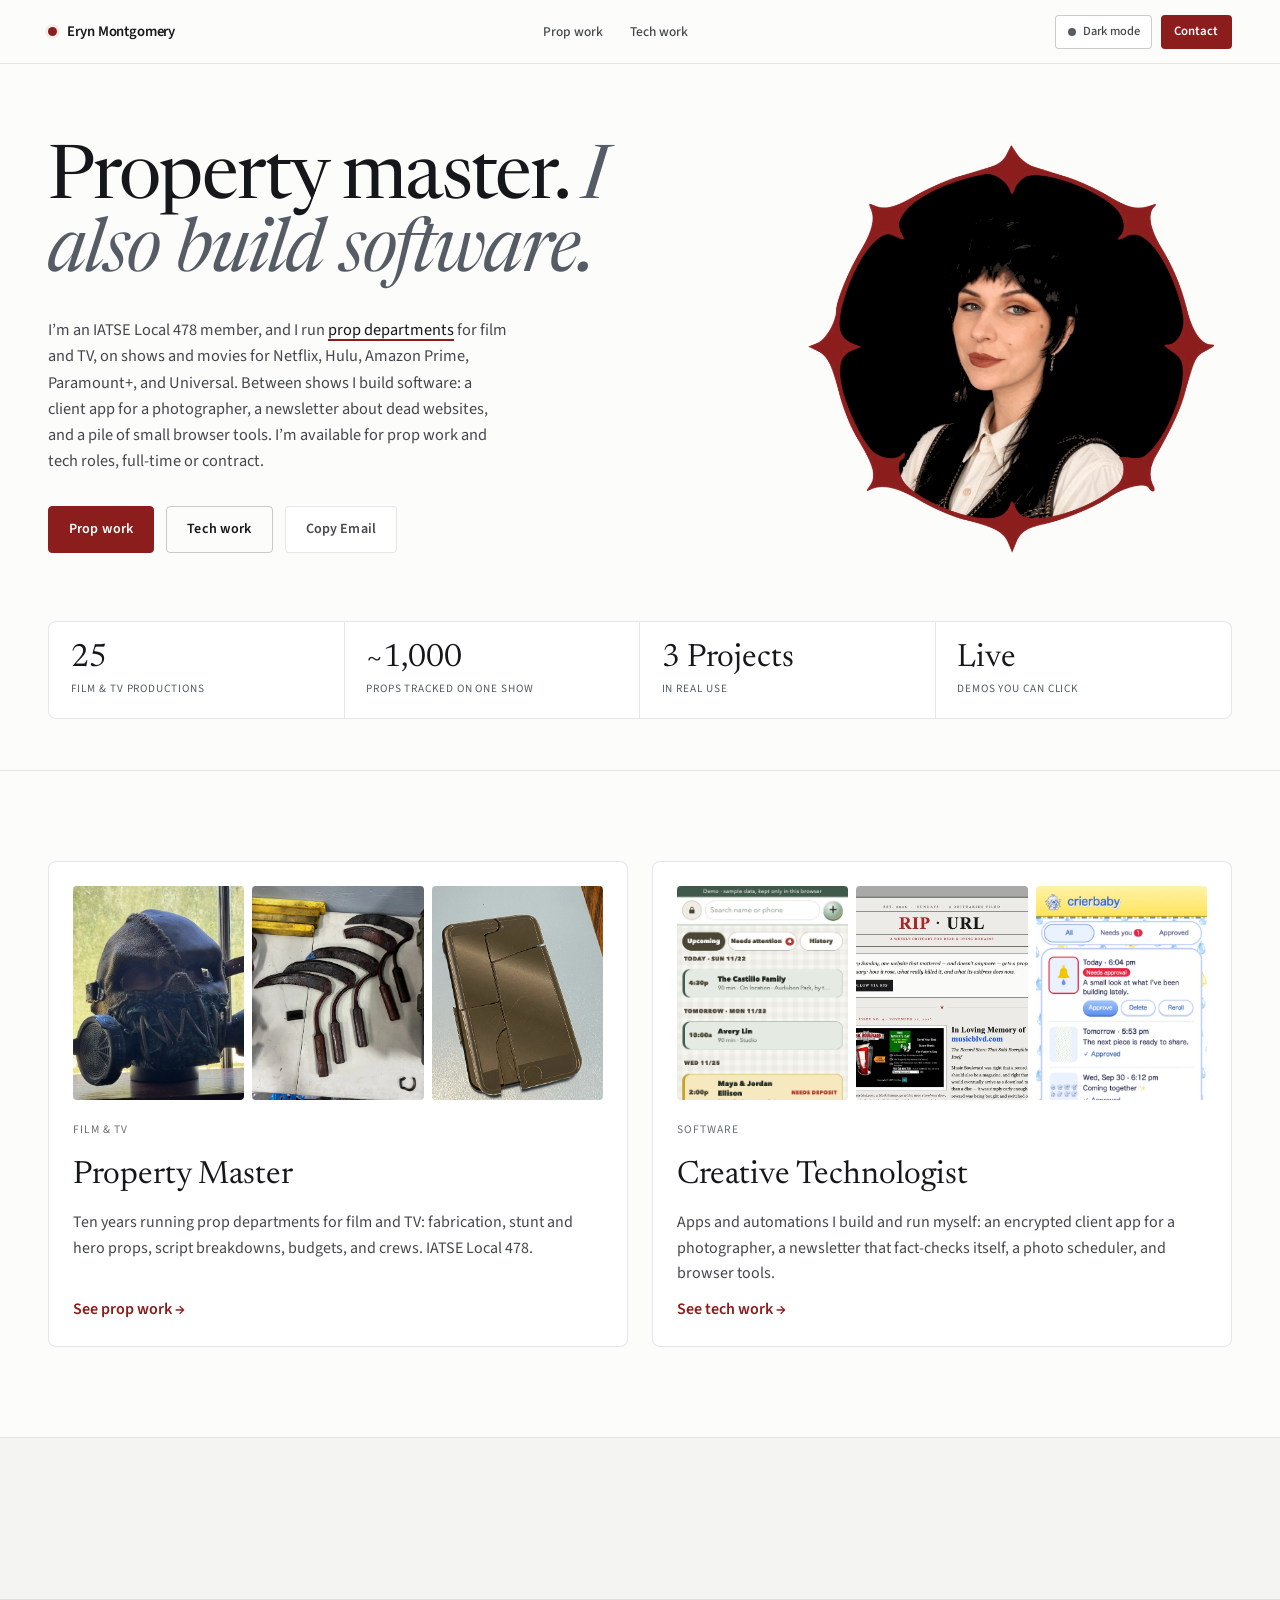
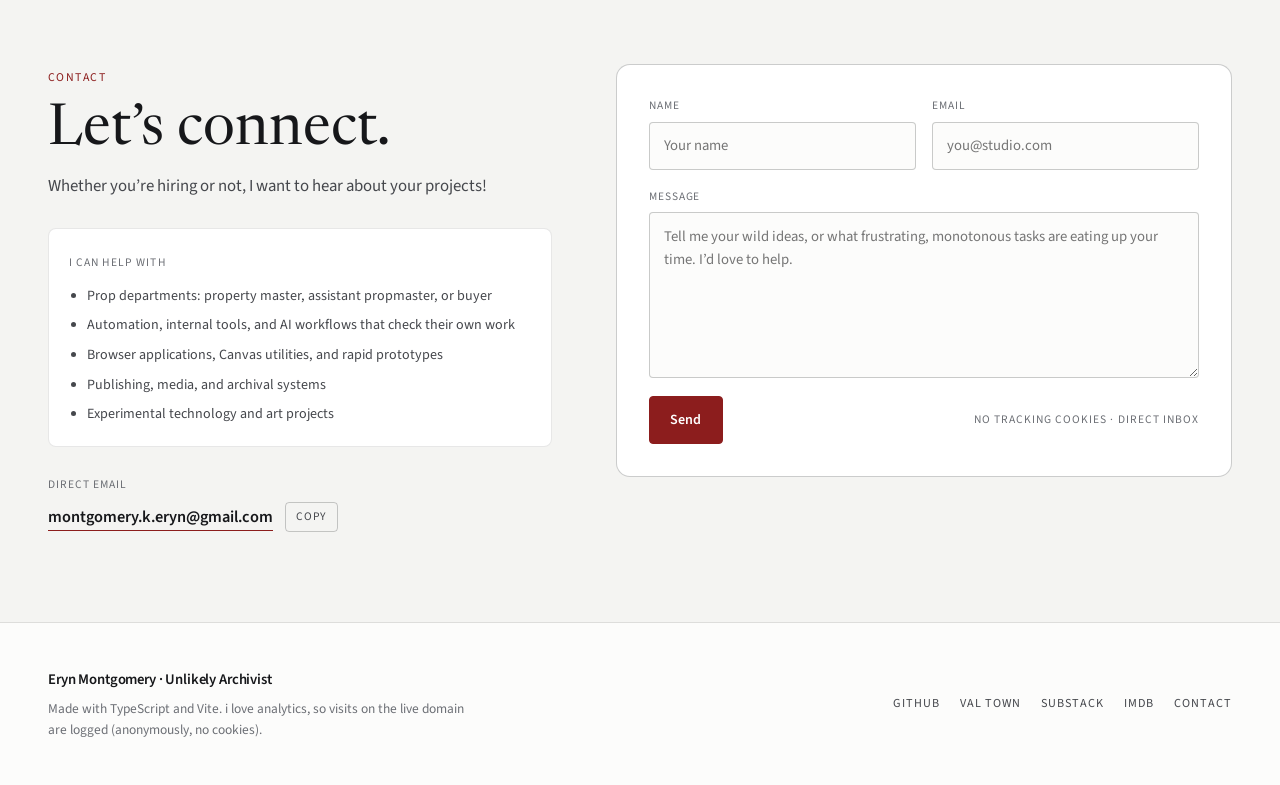
==== commit 49ad4d20: "Redirect old pages to the new home/props/tech pages; move build output to build/" ====
--- a/index.html
+++ b/index.html
@@ -24,8 +24,8 @@
       }
     } catch (e) {}
   </script>
-  <script type="module" crossorigin src="./assets/main-DyHyAk28.js"></script>
-  <link rel="stylesheet" crossorigin href="./assets/main-Bi_H7M8p.css">
+  <script type="module" crossorigin src="./build/main-BrzuO7md.js"></script>
+  <link rel="stylesheet" crossorigin href="./build/main-Bi_H7M8p.css">
 </head>
 <body data-page="home">
   <a class="skip-link" href="#main">Skip to content</a>
--- a/build/main-Bi_H7M8p.css
+++ b/build/main-Bi_H7M8p.css
@@ -0,0 +1 @@
+:root,[data-theme=dark]{--bg: #111214;--bg-alt: #16171a;--surface: #1a1b1e;--surface-elevated: #202125;--surface-inset: #0d0e10;--ink: #ececea;--ink-secondary: #b9bab7;--ink-muted: #8e908c;--border: rgba(236, 236, 234, .1);--border-strong: rgba(236, 236, 234, .22);--accent: #d0605a;--accent-hover: #de726c;--accent-soft: rgba(208, 96, 90, .14);--brass: #a9b0ba;--brass-soft: rgba(169, 176, 186, .12);--ok: #6fb88a;--ok-soft: rgba(111, 184, 138, .14);--warn: #d8ab5c;--warn-soft: rgba(216, 171, 92, .14);--topbar-bg: rgba(17, 18, 20, .9);--shadow-lg: 0 20px 50px rgba(0, 0, 0, .45);--shadow-md: 0 8px 24px rgba(0, 0, 0, .3);--font-display: "Newsreader", Georgia, "Times New Roman", serif;--font-sans: "Source Sans 3", -apple-system, BlinkMacSystemFont, "Segoe UI", sans-serif;--font-mono: "Source Sans 3", -apple-system, BlinkMacSystemFont, "Segoe UI", sans-serif;--font-code: "IBM Plex Mono", ui-monospace, "SFMono-Regular", Menlo, monospace;--radius-sm: 4px;--radius-md: 8px;--radius-lg: 14px;--radius-pill: 999px;--container-max: 1240px;--gutter: clamp(1.25rem, 4vw, 3rem);--topbar-h: 64px}[data-theme=light]{--bg: #fcfcfb;--bg-alt: #f4f4f2;--surface: #ffffff;--surface-elevated: #ffffff;--surface-inset: #efefec;--ink: #16171a;--ink-secondary: #45474c;--ink-muted: #6c6f75;--border: rgba(22, 23, 26, .1);--border-strong: rgba(22, 23, 26, .22);--accent: #8c1d1d;--accent-hover: #741616;--accent-soft: rgba(140, 29, 29, .07);--brass: #555c66;--brass-soft: rgba(85, 92, 102, .09);--ok: #1f6a3d;--ok-soft: rgba(31, 106, 61, .1);--warn: #8a5b0c;--warn-soft: rgba(138, 91, 12, .1);--topbar-bg: rgba(252, 252, 251, .92);--shadow-lg: 0 18px 44px rgba(22, 23, 26, .08);--shadow-md: 0 6px 18px rgba(22, 23, 26, .05)}*,*:before,*:after{box-sizing:border-box}[hidden]{display:none!important}html{scroll-behavior:smooth;scroll-padding-top:calc(var(--topbar-h) + 1.5rem);background:var(--bg);color:var(--ink);font-size:16px;-webkit-font-smoothing:antialiased;-moz-osx-font-smoothing:grayscale}body{margin:0;font-family:var(--font-sans);background:var(--bg);color:var(--ink);line-height:1.6;overflow-x:hidden;transition:background-color .25s ease,color .25s ease}img,video,canvas{display:block;max-width:100%;height:auto}button,input,textarea{font:inherit;color:inherit}a{color:inherit}h1,h2,h3,h4{margin:0;font-weight:400;color:var(--ink)}p{margin:0}code,pre,kbd{font-family:var(--font-code)}:focus-visible{outline:2px solid var(--accent);outline-offset:3px}.skip-link{position:fixed;top:-120px;left:1rem;z-index:200;padding:.6rem 1rem;background:var(--accent);color:#fff;text-decoration:none;font-size:.85rem;font-weight:600;border-radius:var(--radius-sm)}.skip-link:focus{top:1rem}.mono-meta{font-family:var(--font-mono);font-size:.72rem;letter-spacing:.09em;text-transform:uppercase;color:var(--ink-muted)}.mono-badge{display:inline-block;font-family:var(--font-mono);font-size:.69rem;letter-spacing:.09em;text-transform:uppercase;color:var(--brass);background:var(--brass-soft);border:1px solid var(--border);padding:.25rem .6rem;border-radius:var(--radius-sm)}.inline-link{color:var(--ink);text-decoration:underline;text-decoration-color:var(--accent);text-decoration-thickness:1.5px;text-underline-offset:4px;transition:color .15s ease}.inline-link:hover{color:var(--accent)}.text-link{display:inline-flex;align-items:center;gap:.35rem;font-size:.88rem;font-weight:500;color:var(--ink);text-decoration:none;border-bottom:1px solid var(--border-strong);padding-bottom:2px;transition:color .16s ease,border-color .16s ease}.text-link:hover{color:var(--accent);border-color:var(--accent)}.btn{display:inline-flex;align-items:center;justify-content:center;gap:.5rem;padding:.72rem 1.25rem;border-radius:var(--radius-sm);font-size:.88rem;font-weight:600;letter-spacing:.01em;text-decoration:none;cursor:pointer;border:1px solid transparent;transition:background-color .16s ease,border-color .16s ease,color .16s ease,transform .12s ease}.btn:active{transform:translateY(1px)}.btn-sm{padding:.52rem .95rem;font-size:.82rem}.btn-primary{background:var(--accent);color:#fff;border-color:var(--accent)}.btn-primary:hover{background:var(--accent-hover);border-color:var(--accent-hover)}.btn-outline{background:transparent;color:var(--ink);border-color:var(--border-strong)}.btn-outline:hover{border-color:var(--ink);background:var(--surface-elevated)}.btn-ghost{background:var(--surface);color:var(--ink-secondary);border-color:var(--border)}.btn-ghost:hover{color:var(--ink);border-color:var(--border-strong)}.btn-inline{background:transparent;border:1px solid var(--border-strong);color:var(--ink-secondary);font-family:var(--font-mono);font-size:.72rem;letter-spacing:.06em;text-transform:uppercase;padding:.3rem .65rem;border-radius:var(--radius-sm);cursor:pointer;transition:color .15s ease,border-color .15s ease}.btn-inline:hover{color:var(--ink);border-color:var(--ink)}@media print{:root,[data-theme=dark],[data-theme=light]{--bg: #ffffff;--bg-alt: #ffffff;--surface: #ffffff;--surface-elevated: #ffffff;--ink: #111111;--ink-secondary: #333333;--ink-muted: #555555;--border: #d5d5d5;--border-strong: #999999;--accent: #8b1e14;--brass: #444444}.topbar,#systems,#archive,#failsafe,#worlds,#film,#contact,.colophon,.hero-plate-wrap,.hero-actions,.dossier-action-strip,.lightbox,.toast{display:none!important}body{background:#fff!important;color:#111!important;font-size:10pt}.section-hero,.section-band{padding:.75rem 0!important;border:none!important}.hero-grid{grid-template-columns:1fr!important}.hero-title{font-size:24pt!important}}.container{width:min(100% - (var(--gutter) * 2),var(--container-max));margin-inline:auto}.topbar{position:sticky;top:0;z-index:90;height:var(--topbar-h);background:var(--topbar-bg);backdrop-filter:blur(14px);-webkit-backdrop-filter:blur(14px);border-bottom:1px solid var(--border)}.topbar-inner{height:100%;display:flex;align-items:center;justify-content:space-between;gap:1.25rem}.brand{display:inline-flex;align-items:center;gap:.65rem;text-decoration:none;white-space:nowrap}.brand-mark{width:9px;height:9px;border-radius:50%;background:var(--accent);box-shadow:0 0 0 3px var(--accent-soft)}.brand-name{font-weight:600;font-size:.92rem;letter-spacing:-.01em}.main-nav{display:flex;align-items:center;gap:.25rem}.main-nav a{text-decoration:none;font-size:.84rem;font-weight:500;color:var(--ink-secondary);padding:.42rem .72rem;border-radius:var(--radius-sm);transition:color .15s ease,background-color .15s ease}.main-nav a:hover,.main-nav a.is-active{color:var(--ink);background:var(--surface-elevated)}.main-nav a.is-active{box-shadow:inset 0 -1.5px 0 var(--accent)}.topbar-controls{display:flex;align-items:center;gap:.55rem}.theme-toggle{display:inline-flex;align-items:center;gap:.45rem;height:34px;padding:0 .7rem;border:1px solid var(--border-strong);background:var(--surface);color:var(--ink-secondary);border-radius:var(--radius-sm);font-size:.78rem;font-weight:500;cursor:pointer;transition:border-color .15s ease,color .15s ease,background-color .15s ease}.theme-toggle:hover{color:var(--ink);border-color:var(--ink)}.theme-dot{width:8px;height:8px;border-radius:50%;background:var(--brass)}.nav-cta{display:inline-flex;align-items:center;height:34px;padding:0 .85rem;background:var(--accent);color:#fff;text-decoration:none;border-radius:var(--radius-sm);font-size:.8rem;font-weight:600;transition:background-color .15s ease}.nav-cta:hover{background:var(--accent-hover)}.section-hero{padding:clamp(2.5rem,5.5vw,4.75rem) 0 clamp(2.5rem,4vw,3.75rem);border-bottom:1px solid var(--border)}.section-band{padding:clamp(4rem,7vw,6.25rem) 0;border-bottom:1px solid var(--border)}.section-alt{background:var(--bg-alt)}.chapter-header{margin-bottom:clamp(2.25rem,4vw,3.5rem)}.chapter-index{display:inline-block;font-family:var(--font-mono);font-size:.74rem;letter-spacing:.12em;text-transform:uppercase;color:var(--accent);margin-bottom:.85rem}.chapter-title-row{display:grid;grid-template-columns:minmax(0,1.3fr) minmax(0,1fr);gap:1.5rem 3rem;align-items:end}.chapter-title-row h2{font-family:var(--font-display);font-size:clamp(2.35rem,4.4vw,3.6rem);line-height:1.03;letter-spacing:-.02em}.chapter-title-row h2 em{font-style:italic;color:var(--brass)}.chapter-desc{color:var(--ink-secondary);font-size:.98rem;max-width:52ch}.hero-grid{display:grid;grid-template-columns:minmax(0,1.28fr) minmax(300px,.82fr);gap:clamp(2rem,5vw,4.5rem);align-items:center}.status-dot{display:inline-block;width:7px;height:7px;border-radius:50%;background:var(--ok);box-shadow:0 0 0 3px var(--ok-soft);margin-right:.35rem}.hero-title{font-family:var(--font-display);font-size:clamp(2.9rem,5.8vw,4.85rem);line-height:.99;letter-spacing:-.025em;margin-bottom:1.65rem}.hero-title em{font-style:italic;color:var(--brass)}.hero-prose{display:flex;flex-direction:column;gap:1rem;max-width:58ch;color:var(--ink-secondary);font-size:1.02rem;margin-bottom:2rem}.hero-prose strong{color:var(--ink);font-weight:600}.hero-actions{display:flex;flex-wrap:wrap;align-items:center;gap:.75rem}.proof-ledger{margin-top:clamp(2.5rem,4.5vw,3.75rem);display:grid;grid-template-columns:repeat(4,minmax(0,1fr));border:1px solid var(--border);background:var(--surface);border-radius:var(--radius-md);overflow:hidden}.proof-cell{padding:1.25rem 1.35rem;border-right:1px solid var(--border);display:flex;flex-direction:column;gap:.3rem}.proof-cell:last-child{border-right:none}.proof-num{font-family:var(--font-display);font-size:clamp(1.8rem,2.5vw,2.35rem);line-height:1.05;color:var(--ink)}.proof-label{font-family:var(--font-mono);font-size:.7rem;letter-spacing:.08em;text-transform:uppercase;color:var(--brass)}.colophon{padding:2.75rem 0;background:var(--bg)}.colophon-inner{display:flex;flex-wrap:wrap;align-items:center;justify-content:space-between;gap:1.5rem}.colophon-note{font-size:.84rem;color:var(--ink-muted);margin-top:.35rem;max-width:60ch}.colophon-links{display:flex;flex-wrap:wrap;gap:1.25rem}.colophon-links a{font-family:var(--font-mono);font-size:.76rem;text-transform:uppercase;letter-spacing:.08em;color:var(--ink-secondary);text-decoration:none}.colophon-links a:hover{color:var(--accent)}@media(max-width:1040px){.main-nav{display:none}.hero-grid,.chapter-title-row{grid-template-columns:1fr}.proof-ledger{grid-template-columns:repeat(2,minmax(0,1fr))}.proof-cell:nth-child(2){border-right:none}.proof-cell:nth-child(1),.proof-cell:nth-child(2){border-bottom:1px solid var(--border)}}@media(max-width:600px){.theme-label{display:none}.proof-ledger{grid-template-columns:1fr}.proof-cell{border-right:none;border-bottom:1px solid var(--border)}.proof-cell:last-child{border-bottom:none}}.portrait{--frame-color: var(--accent);--frame-fill: #000;--zoom: .7;position:relative;width:100%;max-width:26rem;justify-self:center;aspect-ratio:1576 / 1624}.portrait .clip,.portrait .frame{position:absolute;inset:0;-webkit-mask:var(--mask) center / 100% 100% no-repeat;mask:var(--mask) center / 100% 100% no-repeat}.portrait .clip{--mask: url(../media/portrait-frame-inner.png);background:var(--frame-fill)}.portrait .frame{--mask: url(../media/portrait-frame-black.png);background:var(--frame-color)}.portrait img{position:absolute;display:block;width:calc(83.12% * var(--zoom));left:calc(49.62% - 41.56% * var(--zoom));bottom:7.76%;height:auto}.flagship-list{display:flex;flex-direction:column;gap:2.5rem}.flagship-card{border:1px solid var(--border);border-radius:var(--radius-lg);background:var(--surface);overflow:hidden;box-shadow:var(--shadow-md)}.flagship-body{display:grid;grid-template-columns:minmax(0,1.35fr) minmax(280px,.85fr);gap:2.5rem;padding:clamp(1.5rem,3vw,2.5rem);align-items:start}.flagship-title{font-family:var(--font-display);font-size:clamp(2.1rem,3.4vw,3rem);line-height:1.05;margin-bottom:.45rem}.flagship-subtitle{font-size:1.02rem;color:var(--brass);margin-bottom:1.35rem}.flagship-lead{color:var(--ink);font-size:.97rem;margin-bottom:1.4rem}.story-split{display:grid;grid-template-columns:repeat(2,minmax(0,1fr));gap:1.35rem;margin-bottom:1.4rem}.story-col h4{font-family:var(--font-mono);font-size:.72rem;letter-spacing:.1em;text-transform:uppercase;color:var(--accent);margin-bottom:.45rem}.story-col p{font-size:.9rem;color:var(--ink-secondary)}.pipeline-strip{display:flex;flex-wrap:wrap;align-items:center;gap:.4rem;padding:.8rem .95rem;border:1px solid var(--border);border-radius:var(--radius-sm);background:var(--bg);margin-bottom:1.15rem}.pipe-node{font-family:var(--font-mono);font-size:.71rem;padding:.22rem .5rem;border-radius:3px;background:var(--surface-elevated);border:1px solid var(--border);color:var(--ink)}.pipe-arrow{color:var(--accent);font-family:var(--font-mono);font-size:.78rem}.stack-row{display:flex;flex-wrap:wrap;gap:.4rem;margin-bottom:1.5rem}.stack-chip{font-family:var(--font-mono);font-size:.7rem;color:var(--ink-secondary);background:var(--surface-elevated);border:1px solid var(--border);padding:.2rem .52rem;border-radius:3px}.flagship-actions{display:flex;flex-wrap:wrap;align-items:center;gap:.75rem 1rem;padding-top:1rem;border-top:1px solid var(--border)}.demo-caption{font-family:var(--font-mono);font-size:.74rem;color:var(--brass)}.flagship-media{display:flex;flex-direction:column;align-items:center;gap:.85rem;position:sticky;top:calc(var(--topbar-h) + 1.5rem);align-self:start}.device-frame{border:1px solid var(--border-strong);background:#0a0908;box-shadow:var(--shadow-lg);overflow:hidden}.device-phone{width:min(100%,285px);border-radius:28px;padding:10px;position:relative}.device-notch{width:72px;height:5px;border-radius:99px;background:#ffffff29;margin:2px auto 8px}.device-phone img{width:100%;border-radius:18px}.device-browser{width:100%;border-radius:10px}.browser-chrome{display:flex;align-items:center;gap:6px;padding:.55rem .8rem;background:#1a1917;border-bottom:1px solid rgba(255,255,255,.08)}.browser-chrome span:nth-child(-n+3){width:8px;height:8px;border-radius:50%;background:#ffffff38}.browser-url{margin-left:.5rem;font-family:var(--font-mono);font-size:.68rem;color:#9e968a}.lightbox-trigger{display:block;width:100%;padding:0;border:none;background:transparent;cursor:zoom-in}.media-caption{font-size:.8rem;color:var(--ink-muted);text-align:center;max-width:34ch}.trio-controls{display:flex;flex-direction:column;gap:.4rem;width:100%;max-width:310px}.trio-btn{padding:.48rem .72rem;border-radius:var(--radius-sm);border:1px solid var(--border);background:var(--bg);color:var(--ink-secondary);font-family:var(--font-mono);font-size:.71rem;text-align:left;cursor:pointer;transition:border-color .15s ease,color .15s ease}.trio-btn.is-active{border-color:var(--accent);color:var(--ink);background:var(--accent-soft)}.sim-box{border:1px solid var(--border-strong);border-radius:var(--radius-md);background:var(--bg);padding:1.15rem;margin-bottom:1.35rem}.sim-head{display:flex;flex-direction:column;gap:.4rem;margin-bottom:1rem}.sim-sub{font-size:.82rem;color:var(--ink-muted)}.crypto-inputs{display:grid;grid-template-columns:minmax(0,1fr) 128px auto;gap:.65rem;align-items:end;margin-bottom:1rem}.sim-field{display:flex;flex-direction:column;gap:.3rem}.sim-field span{font-family:var(--font-mono);font-size:.67rem;text-transform:uppercase;letter-spacing:.08em;color:var(--ink-muted)}.sim-field input{width:100%;padding:.5rem .7rem;border-radius:var(--radius-sm);border:1px solid var(--border-strong);background:var(--surface);font-size:.84rem}.crypto-output{border:1px solid var(--border);border-radius:var(--radius-sm);background:var(--surface);padding:.85rem;display:flex;flex-direction:column;gap:.75rem}.crypto-key{display:block;font-family:var(--font-mono);font-size:.66rem;text-transform:uppercase;letter-spacing:.08em;color:var(--brass);margin-bottom:.2rem}.crypto-cipher{display:block;font-size:.76rem;word-break:break-all;color:var(--ok);background:var(--bg);padding:.55rem .65rem;border-radius:var(--radius-sm);border:1px solid var(--border)}.crypto-meta-grid{display:grid;grid-template-columns:repeat(2,minmax(0,1fr));gap:.65rem}.crypto-meta-grid code{font-size:.73rem;color:var(--ink-secondary);word-break:break-all}.gate-selector{display:flex;flex-wrap:wrap;gap:.4rem;margin-bottom:.9rem}.gate-pill{font-family:var(--font-mono);font-size:.73rem;padding:.38rem .68rem;border-radius:var(--radius-sm);border:1px solid var(--border-strong);background:var(--surface);color:var(--ink-secondary);cursor:pointer}.gate-pill.is-active{border-color:var(--accent);background:var(--accent-soft);color:var(--ink)}.gate-summary{display:flex;flex-wrap:wrap;align-items:center;justify-content:space-between;gap:.6rem;padding:.75rem .9rem;border-radius:var(--radius-sm);border:1px solid var(--border);margin-bottom:.8rem}.gate-summary.is-admitted{background:var(--ok-soft);border-color:#64bd8659}.gate-summary.is-blocked{background:var(--accent-soft);border-color:#d9483b59}.gate-summary strong{display:block;font-family:var(--font-mono);font-size:.88rem}.gate-summary span{font-size:.78rem;color:var(--ink-secondary)}.verdict-badge{font-family:var(--font-mono);font-size:.68rem!important;font-weight:600;letter-spacing:.08em;padding:.28rem .55rem;border-radius:3px;background:var(--bg);color:var(--ink)!important;border:1px solid var(--border-strong)}.gate-steps,.retry-steps{list-style:none;margin:0;padding:0;display:flex;flex-direction:column;gap:.45rem}.gate-step{display:grid;grid-template-columns:34px minmax(0,1fr) auto;gap:.75rem;align-items:center;padding:.55rem .7rem;border-radius:var(--radius-sm);border:1px solid var(--border);background:var(--surface)}.gate-step.is-fail{border-color:var(--accent)}.gate-step.is-skipped{opacity:.52}.gate-idx{font-family:var(--font-mono);font-size:.72rem;color:var(--ink-muted)}.gate-copy strong{display:block;font-size:.82rem}.gate-copy span{font-size:.78rem;color:var(--ink-secondary)}.gate-status{font-family:var(--font-mono);font-size:.68rem;font-weight:600;padding:.2rem .45rem;border-radius:3px}.gate-step.is-pass .gate-status{color:var(--ok);background:var(--ok-soft)}.gate-step.is-fail .gate-status{color:var(--accent);background:var(--accent-soft)}.gate-step.is-skipped .gate-status{color:var(--ink-muted);background:var(--bg)}.retry-summary{font-size:.86rem;color:var(--ink-secondary);margin-bottom:.8rem}.retry-step{display:grid;grid-template-columns:108px minmax(0,1fr);gap:.85rem;padding:.65rem .8rem;border:1px solid var(--border);border-radius:var(--radius-sm);background:var(--surface)}.retry-tag{font-family:var(--font-mono);font-size:.68rem;letter-spacing:.08em;align-self:start;padding:.2rem .45rem;border-radius:3px;text-align:center}.retry-step.is-ok .retry-tag{color:var(--ok);background:var(--ok-soft)}.retry-step.is-warn .retry-tag{color:var(--warn);background:var(--warn-soft)}.retry-step.is-guard .retry-tag{color:var(--accent);background:var(--accent-soft)}.retry-step strong{display:block;font-size:.85rem;margin-bottom:.15rem}.retry-step p{font-size:.8rem;color:var(--ink-secondary)}.archive-grid{display:grid;grid-template-columns:repeat(3,minmax(0,1fr));gap:1.4rem}.archive-card{display:flex;flex-direction:column;border:1px solid var(--border);border-radius:var(--radius-md);background:var(--surface);overflow:hidden;transition:border-color .18s ease,transform .18s ease}.archive-card:hover{border-color:var(--border-strong);transform:translateY(-2px)}.archive-media{position:relative;aspect-ratio:16 / 10;background:var(--surface-inset);border-bottom:1px solid var(--border);overflow:hidden}.archive-img-btn{width:100%;height:100%}.archive-media img{width:100%;height:100%;object-fit:cover;object-position:top center}#archive-mj-atlas .archive-media img{object-position:center 12%;transform:scale(1.16);transform-origin:center 12%}.archive-custom-visual{width:100%;height:100%;padding:.9rem 1rem;display:flex;flex-direction:column;justify-content:space-between;font-family:var(--font-mono);font-size:.69rem;background:#100f0e;color:#e4ded3}.bv-header,.bv-row{display:grid;grid-template-columns:24px minmax(0,1fr) 36px;gap:.5rem;padding:.22rem 0;border-bottom:1px solid rgba(255,255,255,.08)}.bv-header{color:#cfb98f;font-size:.64rem}.bv-foot,.fp-bar{display:flex;flex-wrap:wrap;gap:.45rem;font-size:.65rem;color:#a8a095}.fp-arrow{color:#d9483b}.fp-good{color:#64bd86;font-weight:600}.flatpack-visual pre{margin:0;font-size:.69rem;line-height:1.5;color:#dfd8cc;white-space:pre-wrap}.archive-content{padding:1.25rem;display:flex;flex-direction:column;flex:1}.archive-content h3{font-family:var(--font-display);font-size:1.55rem;line-height:1.12;margin-bottom:.5rem}.archive-lead{font-size:.9rem;color:var(--ink);margin-bottom:.55rem}.archive-footer{display:flex;flex-direction:column;gap:.8rem;padding-top:.85rem;border-top:1px solid var(--border)}.archive-links{display:flex;flex-wrap:wrap;gap:.85rem}.ledger-accordion{margin-top:2.25rem;border:1px solid var(--border-strong);border-radius:var(--radius-md);background:var(--surface);overflow:hidden}.ledger-summary{list-style:none;display:flex;flex-wrap:wrap;align-items:center;justify-content:space-between;gap:1rem;padding:1.25rem 1.5rem;cursor:pointer}.ledger-summary::-webkit-details-marker{display:none}.ledger-summary strong{display:block;margin-top:.25rem;font-size:1rem}.ledger-toggle-label{font-family:var(--font-mono);font-size:.74rem;color:var(--accent);text-transform:uppercase;letter-spacing:.08em}.ledger-table-wrap,.film-table-wrap{overflow-x:auto;border-top:1px solid var(--border)}.data-table{width:100%;border-collapse:collapse;font-size:.86rem}.data-table th{text-align:left;font-family:var(--font-mono);font-size:.69rem;letter-spacing:.09em;text-transform:uppercase;color:var(--ink-muted);padding:.85rem 1.15rem;border-bottom:1px solid var(--border);background:var(--surface-elevated)}.data-table td{padding:.9rem 1.15rem;border-bottom:1px solid var(--border);vertical-align:top}.data-table tbody tr:hover{background:var(--surface-elevated)}.table-stack{font-family:var(--font-mono);font-size:.74rem;color:var(--ink-secondary)}.status-tag,.medium-tag{display:inline-block;font-family:var(--font-mono);font-size:.68rem;padding:.2rem .5rem;border-radius:3px;border:1px solid var(--border-strong);color:var(--brass);white-space:nowrap}.cases-shell{display:grid;grid-template-columns:310px minmax(0,1fr);gap:2rem;align-items:start}.case-rail{display:flex;flex-direction:column;gap:.65rem}.case-rail-btn{display:flex;flex-direction:column;gap:.25rem;padding:1.1rem 1.15rem;border-radius:var(--radius-md);border:1px solid var(--border);background:var(--surface);text-align:left;cursor:pointer;transition:border-color .16s ease,background-color .16s ease}.case-rail-btn:hover{border-color:var(--border-strong)}.case-rail-btn.is-active{border-color:var(--accent);background:var(--accent-soft)}.case-rail-rule{font-family:var(--font-display);font-size:1.5rem;line-height:1.1;color:var(--ink)}.case-rail-title{font-size:.82rem;color:var(--ink-secondary)}.case-reader{border:1px solid var(--border);border-radius:var(--radius-lg);background:var(--surface);padding:clamp(1.5rem,3.2vw,2.5rem)}.case-meta-line{display:flex;flex-wrap:wrap;justify-content:space-between;gap:.75rem;margin-bottom:.85rem}.case-article h3{font-family:var(--font-display);font-size:clamp(2rem,3vw,2.65rem);line-height:1.08;margin-bottom:.75rem}.case-lead{font-size:1.04rem;color:var(--ink);margin-bottom:1.35rem}.case-rule-callout{display:flex;flex-wrap:wrap;align-items:baseline;gap:.5rem 1.15rem;padding:.95rem 1.15rem;border-radius:var(--radius-sm);background:var(--bg);border-left:3px solid var(--brass);margin-bottom:1.5rem}.case-rule-callout strong{font-family:var(--font-mono);font-size:.88rem;color:var(--brass);text-transform:uppercase;letter-spacing:.06em}.case-rule-callout span{font-size:.9rem;color:var(--ink-secondary)}.case-columns{display:grid;grid-template-columns:repeat(2,minmax(0,1fr));gap:1.75rem;margin-bottom:1.4rem}.case-col h4{font-family:var(--font-mono);font-size:.74rem;letter-spacing:.1em;text-transform:uppercase;color:var(--accent);margin-bottom:.65rem}.case-col p{font-size:.92rem;color:var(--ink-secondary);margin-bottom:.85rem}.case-footnote{font-size:.88rem;color:var(--ink-muted);border-top:1px solid var(--border);padding-top:1rem;margin-bottom:1.15rem}.case-links{display:flex;flex-wrap:wrap;gap:1.1rem}.exhibition-stack{display:flex;flex-direction:column;gap:3.5rem}.exhibition-piece{display:grid;grid-template-columns:minmax(0,1.2fr) minmax(0,.85fr);gap:clamp(1.75rem,4vw,3.5rem);align-items:center;padding-bottom:3.5rem;border-bottom:1px solid var(--border)}.exhibition-piece.layout-plate{grid-template-columns:minmax(0,.9fr) minmax(0,1.05fr)}.exhibition-piece.layout-plate .exhibition-visuals{order:2}.contact-sheet{display:grid;grid-template-columns:repeat(2,minmax(0,1fr));gap:.85rem}.sheet-frame,.exhibition-plate{margin:0;border:1px solid var(--border-strong);border-radius:var(--radius-sm);background:var(--surface);overflow:hidden}.sheet-frame img{width:100%;aspect-ratio:4 / 3;object-fit:cover}.exhibition-plate img{width:100%;height:auto;object-fit:cover}.sheet-frame figcaption,.exhibition-plate figcaption{padding:.55rem .75rem;display:flex;flex-wrap:wrap;justify-content:space-between;gap:.5rem;font-size:.78rem;color:var(--ink-muted);border-top:1px solid var(--border)}.exhibition-copy h3{font-family:var(--font-display);font-size:clamp(2.1rem,3.5vw,3rem);line-height:1.05;margin:.4rem 0 .65rem}.exhibition-sub{font-size:1rem;color:var(--brass);margin-bottom:1.1rem}.exhibition-p{font-size:.94rem;color:var(--ink-secondary);margin-bottom:.95rem}.under-hood-note{margin:1.3rem 0 1.5rem;padding:.95rem 1.1rem;border-radius:var(--radius-sm);background:var(--surface);border:1px solid var(--border);border-left:2px solid var(--accent)}.under-hood-note p{font-size:.84rem;color:var(--ink-secondary);margin-top:.35rem}.darkroom-bench{margin-top:3.25rem;border:1px solid var(--border-strong);border-radius:var(--radius-lg);background:var(--surface);padding:clamp(1.35rem,3vw,2.25rem);box-shadow:var(--shadow-md)}.bench-header{display:flex;flex-wrap:wrap;align-items:flex-end;justify-content:space-between;gap:1rem;margin-bottom:1.5rem;padding-bottom:1.15rem;border-bottom:1px solid var(--border)}.bench-header h3{font-family:var(--font-display);font-size:clamp(1.75rem,2.8vw,2.35rem);margin-top:.45rem}.bench-grid{display:grid;grid-template-columns:minmax(0,1.25fr) minmax(260px,.9fr);gap:2rem;align-items:start}.bench-canvas-wrap{border:1px solid var(--border-strong);border-radius:var(--radius-md);background:#0b0a09;overflow:hidden}.bench-canvas-wrap canvas{width:100%;height:auto}.bench-canvas-bar{display:flex;flex-wrap:wrap;align-items:center;justify-content:space-between;gap:.65rem;padding:.65rem .9rem;background:var(--surface-elevated);border-top:1px solid var(--border)}.bench-controls{display:flex;flex-direction:column;gap:1rem}.bench-source-row,.bench-presets{display:flex;flex-wrap:wrap;gap:.45rem}.source-chip,.preset-btn{font-family:var(--font-mono);font-size:.71rem;padding:.36rem .65rem;border-radius:var(--radius-sm);border:1px solid var(--border-strong);background:var(--bg);color:var(--ink-secondary);cursor:pointer}.source-chip.is-active,.preset-btn:hover{border-color:var(--accent);color:var(--ink);background:var(--accent-soft)}.slider-row{display:flex;flex-direction:column;gap:.35rem}.slider-row span{display:flex;justify-content:space-between;font-size:.83rem;color:var(--ink-secondary)}.slider-row strong{font-family:var(--font-mono);font-size:.76rem;color:var(--brass)}.slider-row input[type=range]{width:100%;accent-color:var(--accent);cursor:pointer}.bench-note{font-size:.9rem;color:var(--ink-secondary)}.bench-footer-link{padding-top:.75rem;border-top:1px solid var(--border)}.film-highlights-bar{display:flex;flex-wrap:wrap;align-items:center;justify-content:space-between;gap:.85rem 1.5rem;padding:1rem 1.25rem;border:1px solid var(--border);border-radius:var(--radius-md);background:var(--surface);margin-bottom:1.75rem;font-size:.86rem;color:var(--ink-secondary)}.film-highlights-bar strong{color:var(--brass)}.film-table-wrap{border:1px solid var(--border);border-radius:var(--radius-md);background:var(--surface);margin-bottom:3rem}.film-title-cell{font-size:.92rem;color:var(--ink)}.film-award-pill{display:inline-block;margin-left:.5rem;font-family:var(--font-mono);font-size:.65rem;letter-spacing:.05em;text-transform:uppercase;padding:.16rem .45rem;border-radius:3px;background:var(--accent-soft);color:var(--accent);border:1px solid rgba(217,72,59,.28)}.muted-cell{color:var(--ink-secondary)}.craft-directing-grid{max-width:52rem;gap:2rem;align-items:stretch}.directed-sub{font-size:.9rem;color:var(--brass);margin-bottom:1rem}.video-frame{border-radius:var(--radius-sm);overflow:hidden;border:1px solid var(--border-strong);background:#000;margin-bottom:1.25rem}.video-frame video{width:100%;aspect-ratio:16 / 9}.laurel-strip{display:flex;flex-wrap:wrap;gap:.85rem 1.25rem;align-items:center;justify-content:center;padding:1.05rem .5rem;border-top:1px solid var(--border);border-bottom:1px solid var(--border);margin-bottom:1.25rem}.laurel-img{max-height:44px;width:auto;object-fit:contain;opacity:.9}[data-theme=dark] .laurel-img{filter:invert(1) contrast(1.1)}[data-theme=dark] .laurel-img.is-solid-bg{filter:invert(1) contrast(1.15);mix-blend-mode:screen}[data-theme=light] .laurel-img.is-solid-bg{mix-blend-mode:multiply}.wsu-strip{display:grid;grid-template-columns:repeat(2,minmax(0,1fr));gap:1.25rem}.wsu-strip strong{display:block;font-size:.9rem;margin:.25rem 0}.wsu-strip p{font-size:.82rem;color:var(--ink-secondary)}.dossier-meta-ribbon{display:grid;grid-template-columns:repeat(4,minmax(0,1fr));gap:1px;background:var(--border);border:1px solid var(--border);border-radius:var(--radius-md);overflow:hidden;margin-bottom:1.5rem}.dossier-meta-ribbon>div{background:var(--surface);padding:1rem 1.15rem;display:flex;flex-direction:column;gap:.3rem}.dossier-meta-ribbon strong{font-size:.86rem;font-weight:600}.dossier-meta-ribbon a{text-decoration:none;border-bottom:1px solid var(--border-strong)}.dossier-meta-ribbon a[href^="tel:"]{white-space:nowrap}.dossier-action-strip{display:flex;flex-wrap:wrap;align-items:center;gap:.75rem 1.15rem;margin-bottom:2.5rem}.timeline-qa-split{max-width:52rem;gap:2.5rem;align-items:start}.timeline-list{list-style:none;margin:1.25rem 0 0;padding:0;border-top:1px solid var(--border)}.timeline-item{display:grid;grid-template-columns:122px minmax(0,1fr);gap:1.25rem;padding:1.1rem 0;border-bottom:1px solid var(--border)}.timeline-period{padding-top:.15rem;color:var(--brass)}.timeline-body h4{font-size:.95rem;font-weight:600;margin-bottom:.3rem}.timeline-org{font-weight:400;color:var(--ink-secondary)}.timeline-body p{font-size:.86rem;color:var(--ink-secondary)}.contact-band{margin-top:4.5rem;padding-top:4rem;border-top:1px solid var(--border)}.contact-grid{display:grid;grid-template-columns:minmax(0,.9fr) minmax(0,1.1fr);gap:clamp(2rem,5vw,4.5rem);align-items:start}.contact-left h2{font-family:var(--font-display);font-size:clamp(2.5rem,4.5vw,3.6rem);line-height:1.02;margin-bottom:.75rem}.contact-lead{font-size:1.05rem;color:var(--ink-secondary);margin-bottom:1.75rem}.help-box{padding:1.25rem;border:1px solid var(--border);border-radius:var(--radius-md);background:var(--surface);margin-bottom:1.5rem}.help-box ul{margin:.65rem 0 0;padding-left:1.1rem;display:flex;flex-direction:column;gap:.45rem;font-size:.88rem;color:var(--ink-secondary)}.direct-email-actions{display:flex;align-items:center;gap:.75rem;margin-top:.35rem}.direct-email-link{font-size:1.02rem;font-weight:600;text-decoration:none;border-bottom:1px solid var(--accent)}.dispatch-form{padding:clamp(1.35rem,3vw,2rem);border:1px solid var(--border-strong);border-radius:var(--radius-lg);background:var(--surface);display:flex;flex-direction:column;gap:1.1rem}.hp-field{position:absolute;left:-9999px}.form-row-2{display:grid;grid-template-columns:repeat(2,minmax(0,1fr));gap:1rem}.field-group{display:flex;flex-direction:column;gap:.38rem}.field-group span{font-family:var(--font-mono);font-size:.71rem;letter-spacing:.08em;text-transform:uppercase;color:var(--ink-muted)}.field-group input,.field-group textarea{width:100%;padding:.72rem .85rem;border-radius:var(--radius-sm);border:1px solid var(--border-strong);background:var(--bg);font-size:.92rem;resize:vertical}.field-group input:focus,.field-group textarea:focus{border-color:var(--accent);outline:none}.form-submit-row{display:flex;flex-wrap:wrap;align-items:center;justify-content:space-between;gap:.85rem}.form-success{margin-bottom:1rem;padding:.9rem 1.1rem;border-radius:var(--radius-sm);background:var(--ok-soft);border:1px solid var(--ok);color:var(--ok);font-size:.9rem}.lightbox{position:fixed;inset:0;z-index:260;background:#080706e0;backdrop-filter:blur(10px);display:flex;align-items:center;justify-content:center;padding:1.5rem}.lightbox[hidden]{display:none}.lightbox-frame{position:relative;max-width:min(94vw,1040px);max-height:90vh;display:flex;flex-direction:column;align-items:center;gap:.85rem}.lightbox-close{align-self:flex-end;background:var(--surface);border:1px solid var(--border-strong);color:var(--ink);font-family:var(--font-mono);font-size:.72rem;padding:.38rem .75rem;border-radius:var(--radius-sm);cursor:pointer}.lightbox-frame img{max-height:76vh;width:auto;border-radius:var(--radius-sm);border:1px solid rgba(255,255,255,.16);box-shadow:var(--shadow-lg)}.lightbox-caption{color:#dcd5c9;font-size:.88rem;text-align:center;max-width:68ch}.toast{position:fixed;bottom:1.5rem;right:1.5rem;z-index:270;display:inline-flex;align-items:center;gap:.6rem;padding:.7rem 1.05rem;border-radius:var(--radius-sm);background:var(--surface-elevated);border:1px solid var(--border-strong);box-shadow:var(--shadow-lg);font-size:.84rem;opacity:0;transform:translateY(10px);pointer-events:none;transition:opacity .2s ease,transform .2s ease}.toast.is-visible{opacity:1;transform:translateY(0)}.toast-dot{width:8px;height:8px;border-radius:50%;background:var(--ok)}@media(max-width:1080px){.flagship-media{position:static}.flagship-body,.cases-shell,.exhibition-piece,.exhibition-piece.layout-plate,.bench-grid,.craft-directing-grid,.timeline-qa-split,.contact-grid{grid-template-columns:1fr}.exhibition-piece.layout-plate .exhibition-visuals{order:0}.archive-grid,.dossier-meta-ribbon{grid-template-columns:repeat(2,minmax(0,1fr))}}@media(max-width:720px){.archive-grid,.story-split,.case-columns,.wsu-strip,.form-row-2,.crypto-inputs,.crypto-meta-grid,.dossier-meta-ribbon{grid-template-columns:1fr}.timeline-item{grid-template-columns:1fr;gap:.35rem}.retry-step{grid-template-columns:1fr;gap:.4rem}}.flagship-more{margin:1.25rem 0;border-top:1px solid var(--border)}.flagship-more>summary{cursor:pointer;list-style:none;padding:.85rem 0;font-family:var(--font-mono, ui-monospace, monospace);font-size:.78rem;letter-spacing:.08em;text-transform:uppercase;color:var(--accent, #e0483a)}.flagship-more>summary::-webkit-details-marker{display:none}.flagship-more>summary:after{content:" +"}.flagship-more[open]>summary:after{content:" −"}.flagship-more>summary:focus-visible{outline:2px solid currentColor;outline-offset:3px}.bench-toggle{margin-top:2.5rem;border:1px solid var(--border);border-radius:10px}.bench-toggle>summary{cursor:pointer;list-style:none;padding:1rem 1.25rem;font-family:var(--font-mono);font-size:.8rem;letter-spacing:.06em;text-transform:uppercase;color:var(--accent)}.bench-toggle>summary::-webkit-details-marker{display:none}.bench-toggle>summary:after{content:" +"}.bench-toggle[open]>summary:after{content:" −"}.bench-toggle>summary:focus-visible{outline:2px solid currentColor;outline-offset:3px}.bench-toggle .darkroom-bench{margin:0;border:0}.archive-more-row{display:flex;justify-content:center;margin:2rem 0 0}.fab-block{margin:3rem 0 3.5rem}.fab-block h3{font-family:var(--font-display);font-size:1.9rem;font-weight:400;margin-bottom:1.25rem}.fab-grid{display:grid;grid-template-columns:repeat(4,minmax(0,1fr));gap:2rem 1.25rem}.fab-piece{margin:0}.fab-piece button{display:block;width:100%;padding:0;border:0;background:none;cursor:zoom-in}.fab-piece img{display:block;width:100%;aspect-ratio:4 / 5;object-fit:cover;border-radius:var(--radius-sm)}.fab-piece figcaption{margin-top:.7rem;font-size:.88rem;line-height:1.5;color:var(--ink-secondary)}.fab-piece figcaption strong{display:block;color:var(--ink);font-weight:600;margin-bottom:.15rem}@media(max-width:900px){.fab-grid{grid-template-columns:repeat(2,minmax(0,1fr))}}.path-grid{display:grid;grid-template-columns:repeat(2,minmax(0,1fr));gap:1.5rem}.path-card{display:flex;flex-direction:column;gap:.6rem;padding:1.5rem;border:1px solid var(--border);border-radius:var(--radius-md);background:var(--surface);color:inherit;text-decoration:none;transition:border-color .15s ease}.path-card:hover{border-color:var(--ink)}.path-card:focus-visible{outline:2px solid var(--accent);outline-offset:3px}.path-images{display:grid;grid-template-columns:repeat(3,minmax(0,1fr));gap:.5rem;margin-bottom:.75rem}.path-images img{width:100%;aspect-ratio:4 / 5;object-fit:cover;object-position:top;border-radius:var(--radius-sm);background:var(--surface-inset)}.path-card h2{font-family:var(--font-display);font-size:2rem;font-weight:400}.path-card p{color:var(--ink-secondary);flex:1}.path-cta{color:var(--accent);font-weight:600}@media(max-width:760px){.path-grid{grid-template-columns:1fr}}.reveal-ready{opacity:0;transform:translateY(16px);transition:opacity .55s cubic-bezier(.22,1,.36,1),transform .55s cubic-bezier(.22,1,.36,1)}.reveal-ready.is-revealed{opacity:1;transform:translateY(0)}@media(prefers-reduced-motion:reduce){html{scroll-behavior:auto}.reveal-ready{opacity:1;transform:none;transition:none}}
